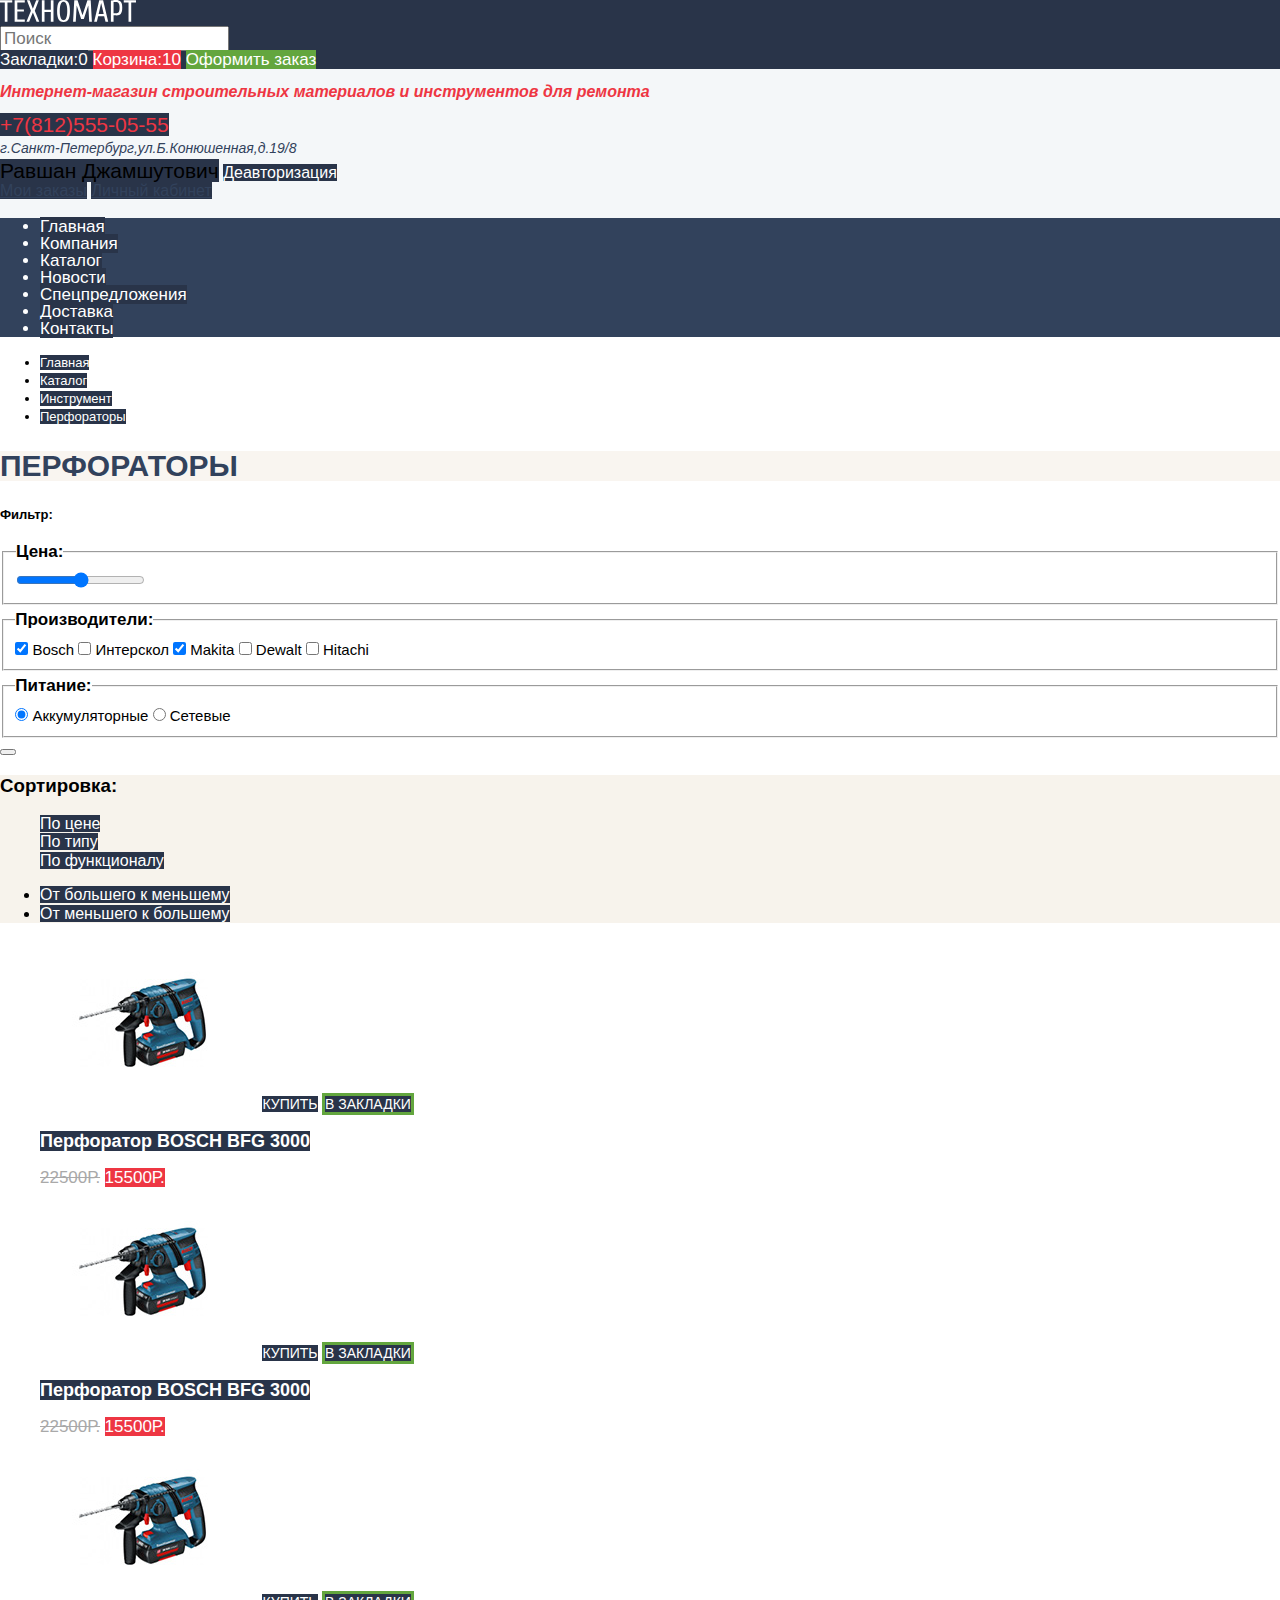
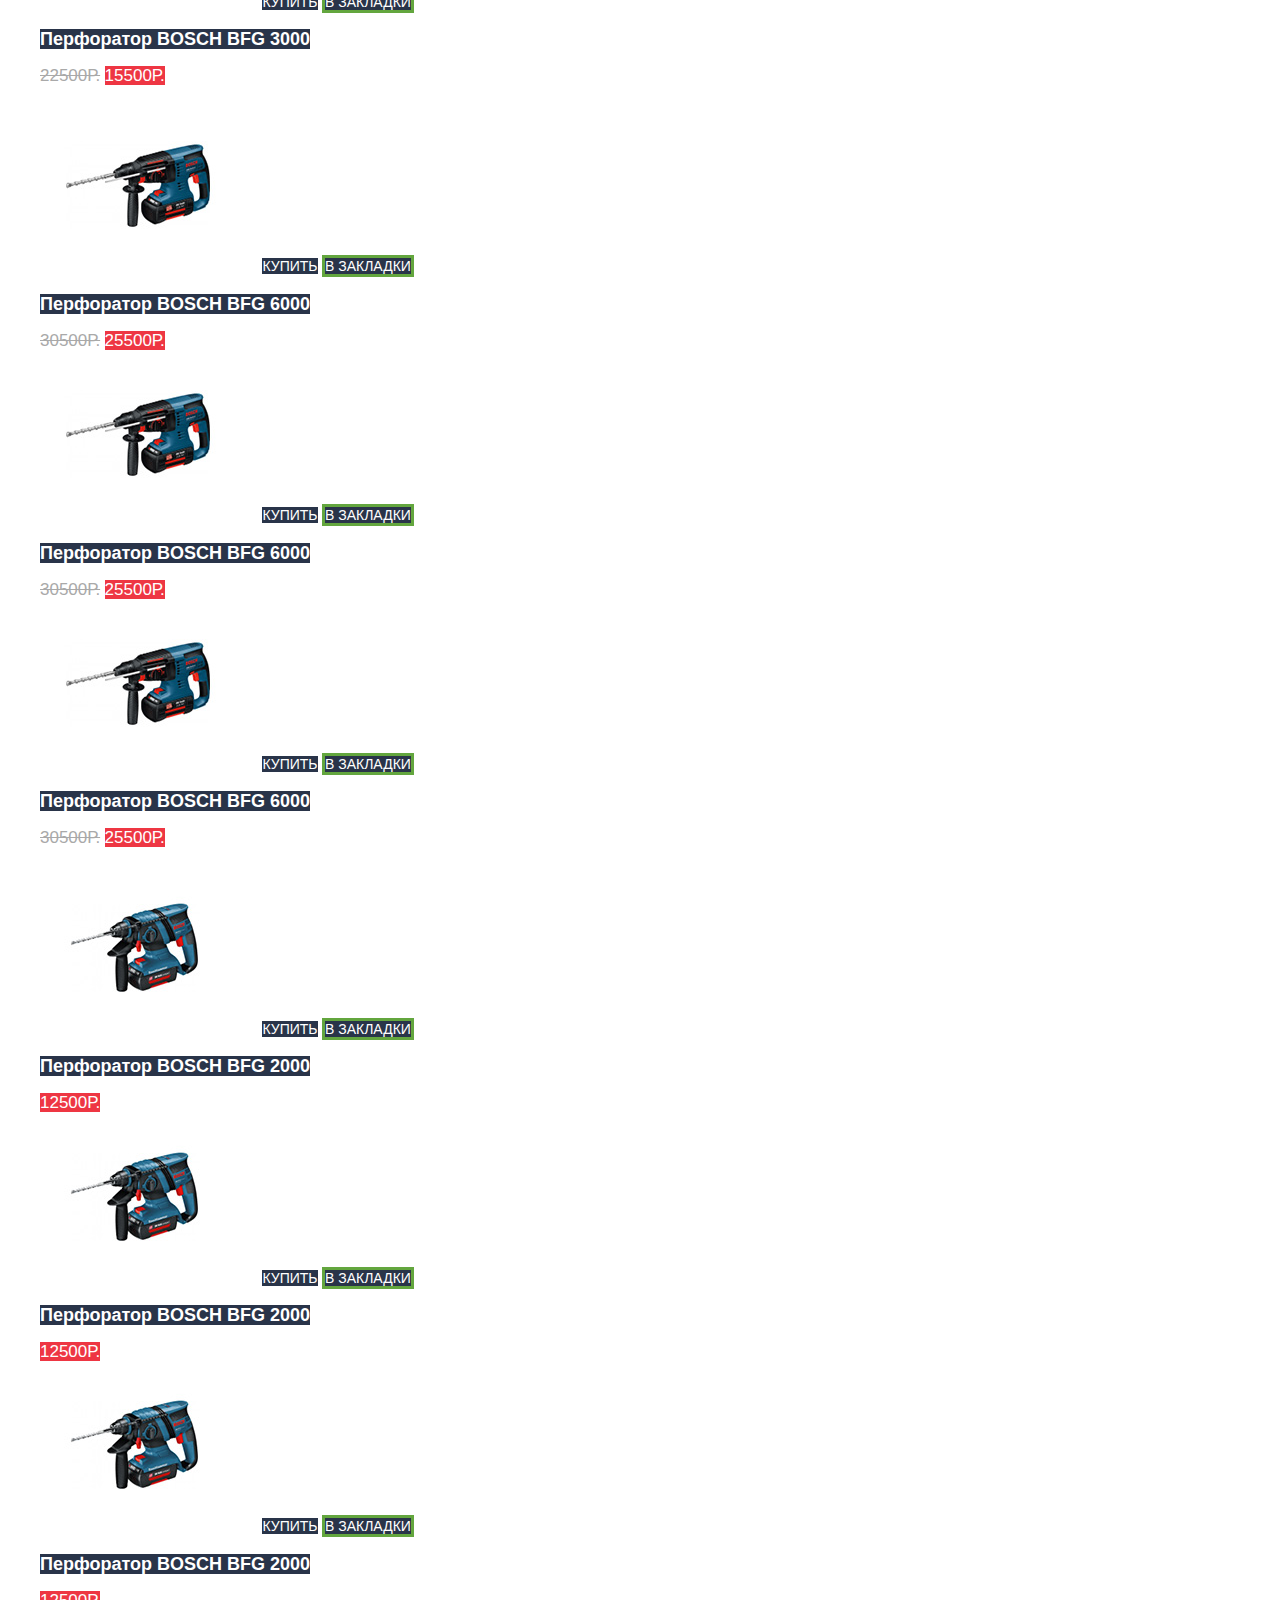
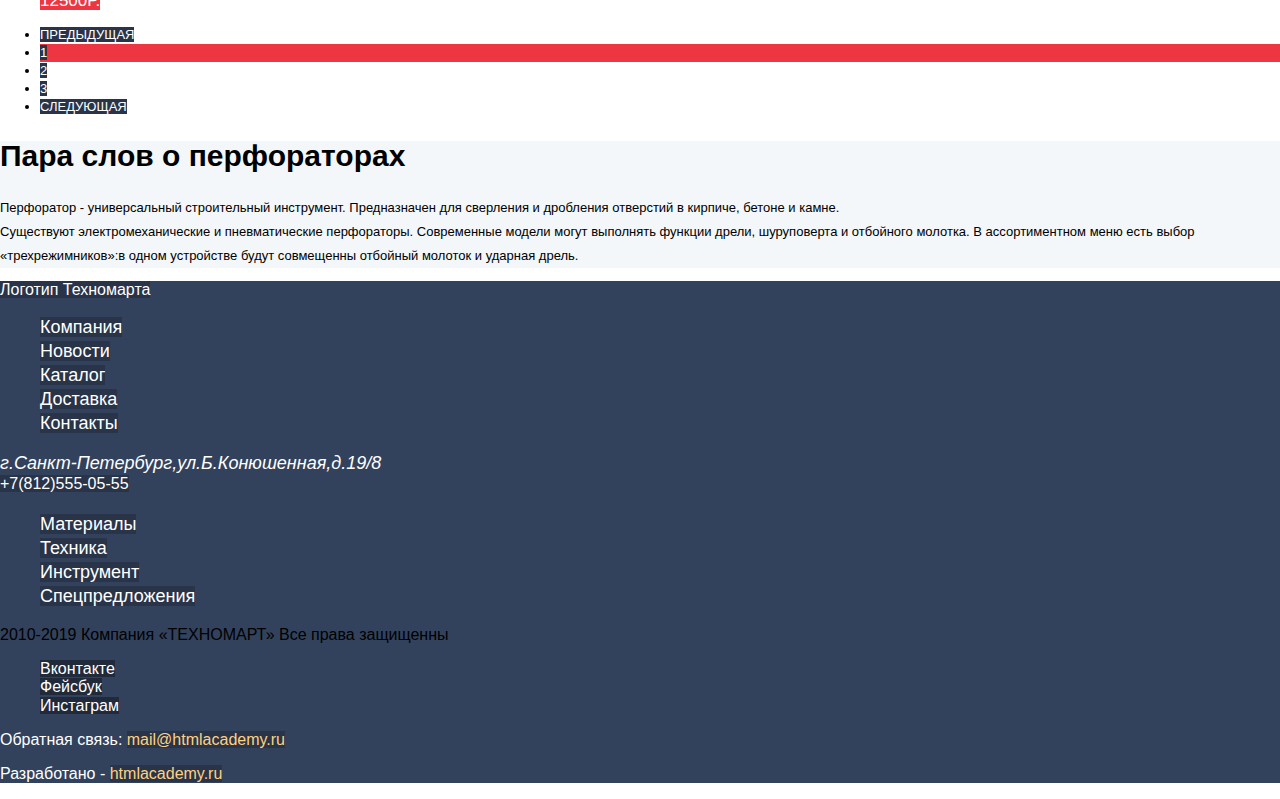
==== catalog.html @ 4cdcdfd9 "исправил ошибки" ====
<!DOCTYPE html>
<html lang="ru">
  <head>
    <meta charset="UTF-8">
    <title>Каталог товаров в Техномарте</title>
    <link href="css/normilize.css" rel="stylesheet">
    <link href="css/style.css" rel="stylesheet">
  </head>
  <body>
    <header class="main-header">
      <div class="header-first-lvl">
        <a href="index.html class="header-logo"><img src="img/logo-technomart.svg" alt="Логотип Техномарта"></a>  
        <form action="https://echo.htmlacademy.ru" method="get">
          <input type="search" name="search" class="search" placeholder="Поиск">
        </form>
        <a href="#" class="bookmarks">Закладки:0</a>
        <a href="#" class="basket basket-active">Корзина:10</a>
        <a href="#" class="make-an-order">Оформить заказ</a>
      </div>
      <div class="header-second-lvl">
        <h1>
          Интернет-магазин строительных материалов и инструментов для ремонта
        </h1>
        <div class="header-contacts">
          <a href="#" class="header-telephone">+7(812)555-05-55</a>
          <address class="header-address">г.Санкт-Петербург,ул.Б.Конюшенная,д.19/8</address>
        </div>
        <div class="user-name">
          <a href="#" class="name">Равшан Джамшутович</a>
          <a href="#" class="log-out">Деавторизация</a>
        </div> 
          <a href="#" class="orders">Мои заказы</a>
          <a href="#" class="personal-account">Личный кабинет</a>
      </div>
      <nav class="main-navigation">
        <ul class="site-nagigation">
          <li><a href="index.html">Главная</a></li>
          <li><a href="#">Компания</a></li>
          <li><a href="#">Каталог</a></li>
          <li><a href="#">Новости</a></li>
          <li><a href="#">Спецпредложения</a></li>
          <li><a href="#">Доставка</a></li>
          <li><a href="#">Контакты</a></li>
        </ul>
      </nav>
    </header>    
    <main>
      <div>
        <ul class="breadcrumbs">
          <li><a href="index.html">Главная</a></li>
          <li><a href="catalog.html">Каталог</a></li>
          <li><a href="#">Инструмент</a></li>
          <li><a href="#">Перфораторы</a></li>
      </ul>
      <div class="perforators">
        <h2>Перфораторы</h2>  
      </div>
      <section class="filters">
        <span class="filter-background">
          <h3>Фильтр:</h3> 
        </span>
        <form action="https://echo.htmlacademy.ru" method="post">
          <fieldset class="price-filter">
            <legend>Цена:</legend>
              <input type="range" min="0" max="30000" name="price">
              <!-- 0-3000 -->
          </fieldset>   
          <fieldset class="company-filter">
            <legend>Производители:</legend>
              <input type="checkbox" name="Bosch" id="filter-bosch" checked> 
              <label for="filter-bosch">Bosch</label>
              <input type="checkbox" name="Interskol" id="filter-interskol"> 
              <label for="filter-interskol">Интерскол</label>
              <input type="checkbox" name="Makita" id="filter-makita" checked> 
              <label for="filter-makita">Makita</label>
              <input type="checkbox" name="Dewalt" id="filter-dewalt"> 
              <label for="filter-dewalt">Dewalt</label>
              <input type="checkbox" name="Hitachi" id="filter-hitachi"> 
              <label for="filter-hitachi">Hitachi</label>
          </fieldset>
          <fieldset class="charge-filter">
            <legend>Питание:</legend>
              <input type="radio" name="charge" id="filter-accumulator" checked> 
              <label for="filter-accumulator">Аккумуляторные</label>
              <input type="radio" name="charge" id="filter-line-supply" > 
              <label for="filter-line-supply">Сетевые</label>
          </fieldset>
          <button type="submit" value="Показать" class="show-result"></button>
        </form>
      </section>
      <section class="assortment">
        <h3>Сортировка:</h3>
        <ul class="assortment-list">
          <li class="active"><a href="#">По цене</a></li>  
          <li><a href="#" class="inactive">По типу</a></li>  
          <li><a href="#" class="inactive">По функционалу</a></li>  
        </ul>
        <ul class="assortment-buttons">
          <li><a href="#" class="active">От большего к меньшему</a></li>
          <li><a href="#" class="inactive">От меньшего к большему</a></li>
        </ul>
      </section>
      <section class="first-column">
        <ul class="popular-item-list">
          <li>
            <article class="popular-item">
              <img src="img/perforator-3000.jpg" alt="Перфоратор BOSCH BFG 3000" class="popular-item-photo">
              <span class="to-buy"><a href="#">Купить</a></span>
              <span class="add-to-bookmarks"><a href="#">В закладки</a></span>
              <h3 class="popular-item-name"><a href="#">Перфоратор BOSCH BFG 3000</a></h3>
              <span class="old-price">22500Р.</span>
              <span class="current-price">15500Р.</span>
              </article>
          </li>
          <li>
            <article class="popular-item">
              <img src="img/perforator-3000.jpg" alt="Перфоратор BOSCH BFG 3000" class="popular-item-photo">
              <span class="to-buy"><a href="#">Купить</a></span>
              <span class="add-to-bookmarks"><a href="#">В закладки</a></span>
              <h3 class="popular-item-name"><a href="#">Перфоратор BOSCH BFG 3000</a></h3>
              <span class="old-price">22500Р.</span>
              <span class="current-price">15500Р.</span>
            </article>
          </li>
          <li>
            <article class="popular-item new">
              <img src="img/perforator-3000.jpg" alt="Перфоратор BOSCH BFG 3000" class="popular-item-photo">
              <span class="to-buy"><a href="#">Купить</a></span>
              <span class="add-to-bookmarks"><a href="#">В закладки</a></span>
              <h3 class="popular-item-name"><a href="#">Перфоратор BOSCH BFG 3000</a></h3>
              <span class="old-price">22500Р.</span>
              <span class="current-price">15500Р.</span>
            </article>
          </li>
        </ul>
      </section>
      <section class="second-column">
        <ul class="popular-item-list">
          <li>
            <article class="popular-item">
              <img src="img/perforator-6000.jpg" alt="Перфоратор BOSCH BFG 6000" class="popular-item-photo">
              <span class="to-buy"><a href="#">Купить</a></span>
              <span class="add-to-bookmarks"><a href="#">В закладки</a></span>
              <h3 class="popular-item-name"><a href="#">Перфоратор BOSCH BFG 6000</a></h3>
              <span class="old-price">30500Р.</span>
              <span class="current-price">25500Р.</span>
              </article>
          </li>
          <li>
            <article class="popular-item new">
              <img src="img/perforator-6000.jpg" alt="Перфоратор BOSCH BFG 6000" class="popular-item-photo">
              <span class="to-buy"><a href="#">Купить</a></span>
              <span class="add-to-bookmarks"><a href="#">В закладки</a></span>
              <h3 class="popular-item-name"><a href="#">Перфоратор BOSCH BFG 6000</a></h3>
              <span class="old-price">30500Р.</span>
              <span class="current-price">25500Р.</span>
            </article>
          </li>
          <li>
            <article class="popular-item new">
              <img src="img/perforator-6000.jpg" alt="Перфоратор BOSCH BFG 6000" class="popular-item-photo">
              <span class="to-buy"><a href="#">Купить</a></span>
              <span class="add-to-bookmarks"><a href="#">В закладки</a></span>
              <h3 class="popular-item-name"><a href="#">Перфоратор BOSCH BFG 6000</a></h3>
              <span class="old-price">30500Р.</span>
              <span class="current-price">25500Р.</span>
            </article>
          </li>
        </ul>
      </section>
      <section class="third-column">
        <ul class="popular-item-list">
          <li>
            <article class="popular-item new">
              <img src="img/perforator-2000.jpg" alt="Перфоратор BOSCH BFG 2000" class="popular-item-photo">
              <span class="to-buy"><a href="#">Купить</a></span>
              <span class="add-to-bookmarks"><a href="#">В закладки</a></span>
              <h3 class="popular-item-name"><a href="#">Перфоратор BOSCH BFG 2000</a></h3>
              <span class="current-price">12500Р.</span>
              </article>
          </li>
          <li>
            <article class="popular-item">
              <img src="img/perforator-2000.jpg" alt="Перфоратор BOSCH BFG 2000" class="popular-item-photo">
              <span class="to-buy"><a href="#">Купить</a></span>
              <span class="add-to-bookmarks"><a href="#">В закладки</a></span>
              <h3 class="popular-item-name"><a href="#">Перфоратор BOSCH BFG 2000</a></h3>
              <span class="current-price">12500Р.</span>
            </article>
          </li>
          <li>
            <article class="popular-item new">
              <img src="img/perforator-2000.jpg" alt="Перфоратор BOSCH BFG 2000" class="popular-item-photo">
              <span class="to-buy"><a href="#">Купить</a></span>
              <span class="add-to-bookmarks"><a href="#">В закладки</a></span>
              <h3 class="popular-item-name"><a href="#">Перфоратор BOSCH BFG 2000</a></h3>              
              <span class="current-price">12500Р.</span>
            </article>
          </li>
        </ul>
      </section>   
      <div class="paginator">
        <ul class="paginator-pages">
          <li class="visually-hidden"><a href="#">Предыдущая</a></li>
          <li class="current-page"><a href="#">1</a></li>
          <li><a href="#">2</a></li>
          <li><a href="#">3</a></li>
          <li><a href="#">Следующая</a></li>
        </ul>    
      </div> 
      </div>
      <div class="about-perforators">
        <h2>Пара слов о перфораторах</h2>
          <p>
            Перфоратор - универсальный строительный инструмент. Предназначен для сверления и дробления отверстий в кирпиче, бетоне и камне.<br>
            Существуют электромеханические и пневматические перфораторы. Современные модели могут выполнять функции дрели, шуруповерта и отбойного молотка.
            В ассортиментном меню есть выбор «трехрежимников»:в одном устройстве будут совмещенны отбойный молоток и ударная дрель.
          </p>
      </div>  
    </main>
    <footer>
      <div class="footer-first-lvl">
        <a href="#">Логотип Техномарта</a>
        <ul class="site-navigation">
          <li><a href="#">Компания</a></li>
          <li><a href="#">Новости</a></li>
          <li><a href="catalog.html">Каталог</a></li>
          <li><a href="#">Доставка</a></li>
          <li><a href="#">Контакты</a></li>
        </ul>
      </div>
      <div class="footer-second-lvl">
      <div>
        <address class="footer-address">г.Санкт-Петербург,ул.Б.Конюшенная,д.19/8</address>
        <a href="#" class="footer-telephone">+7(812)555-05-55</a>
      </div>
        <ul class="catalog-navigation">
          <li><a href="#">Материалы</a></li>
          <li><a href="#">Техника</a></li>
          <li><a href="#">Инструмент</a></li>
          <li><a href="#">Спецпредложения</a></li>
      </ul>
    </div>
    <p>2010-2019 Компания «ТЕХНОМАРТ» Все права защищенны</p>
    <div class="social-btns">
      <ul class="social-btns-list">
        <li><a href="#" class="social-btn">Вконтакте</a></li>
        <li><a href="#" class="social-btn">Фейсбук</a></li>
        <li><a href="#" class="social-btn">Инстаграм</a></li>
      </ul>
    </div>
    <p class="feedback">Обратная связь: <a href="#">mail@htmlacademy.ru</a></p>
    <p class="site-developer">Разработано - <a href="https://htmlacademy.ru/intensive/htmlcss">htmlacademy.ru</a></p>
    </footer>
    <section class="modal-added-in-basket">
      <h3 class="visually-hidden">Товар добавлен в корзину</h3>
      <p>Товар добавлен в корзину!</p>
      <a href="#">Оформить заказ</a>
      <a href="catalog.html">Продолжить покупки</a>
    </section>
  </body>
</html>
---- css/normilize.css ----
/*! normalize.css v8.0.1 | MIT License | github.com/necolas/normalize.css */

/* Document
   ========================================================================== */

/**
 * 1. Correct the line height in all browsers.
 * 2. Prevent adjustments of font size after orientation changes in iOS.
 */

 html {
    line-height: 1.15; /* 1 */
    -webkit-text-size-adjust: 100%; /* 2 */
  }
  
  /* Sections
     ========================================================================== */
  
  /**
   * Remove the margin in all browsers.
   */
  
  body {
    margin: 0;
  }
  
  /**
   * Render the `main` element consistently in IE.
   */
  
  main {
    display: block;
  }
  
  /**
   * Correct the font size and margin on `h1` elements within `section` and
   * `article` contexts in Chrome, Firefox, and Safari.
   */
  
  h1 {
    font-size: 2em;
    margin: 0.67em 0;
  }
  
  /* Grouping content
     ========================================================================== */
  
  /**
   * 1. Add the correct box sizing in Firefox.
   * 2. Show the overflow in Edge and IE.
   */
  
  hr {
    box-sizing: content-box; /* 1 */
    height: 0; /* 1 */
    overflow: visible; /* 2 */
  }
  
  /**
   * 1. Correct the inheritance and scaling of font size in all browsers.
   * 2. Correct the odd `em` font sizing in all browsers.
   */
  
  pre {
    font-family: monospace, monospace; /* 1 */
    font-size: 1em; /* 2 */
  }
  
  /* Text-level semantics
     ========================================================================== */
  
  /**
   * Remove the gray background on active links in IE 10.
   */
  
  a {
    background-color: transparent;
  }
  
  /**
   * 1. Remove the bottom border in Chrome 57-
   * 2. Add the correct text decoration in Chrome, Edge, IE, Opera, and Safari.
   */
  
  abbr[title] {
    border-bottom: none; /* 1 */
    text-decoration: underline; /* 2 */
    text-decoration: underline dotted; /* 2 */
  }
  
  /**
   * Add the correct font weight in Chrome, Edge, and Safari.
   */
  
  b,
  strong {
    font-weight: bolder;
  }
  
  /**
   * 1. Correct the inheritance and scaling of font size in all browsers.
   * 2. Correct the odd `em` font sizing in all browsers.
   */
  
  code,
  kbd,
  samp {
    font-family: monospace, monospace; /* 1 */
    font-size: 1em; /* 2 */
  }
  
  /**
   * Add the correct font size in all browsers.
   */
  
  small {
    font-size: 80%;
  }
  
  /**
   * Prevent `sub` and `sup` elements from affecting the line height in
   * all browsers.
   */
  
  sub,
  sup {
    font-size: 75%;
    line-height: 0;
    position: relative;
    vertical-align: baseline;
  }
  
  sub {
    bottom: -0.25em;
  }
  
  sup {
    top: -0.5em;
  }
  
  /* Embedded content
     ========================================================================== */
  
  /**
   * Remove the border on images inside links in IE 10.
   */
  
  img {
    border-style: none;
  }
  
  /* Forms
     ========================================================================== */
  
  /**
   * 1. Change the font styles in all browsers.
   * 2. Remove the margin in Firefox and Safari.
   */
  
  button,
  input,
  optgroup,
  select,
  textarea {
    font-family: inherit; /* 1 */
    font-size: 100%; /* 1 */
    line-height: 1.15; /* 1 */
    margin: 0; /* 2 */
  }
  
  /**
   * Show the overflow in IE.
   * 1. Show the overflow in Edge.
   */
  
  button,
  input { /* 1 */
    overflow: visible;
  }
  
  /**
   * Remove the inheritance of text transform in Edge, Firefox, and IE.
   * 1. Remove the inheritance of text transform in Firefox.
   */
  
  button,
  select { /* 1 */
    text-transform: none;
  }
  
  /**
   * Correct the inability to style clickable types in iOS and Safari.
   */
  
  button,
  [type="button"],
  [type="reset"],
  [type="submit"] {
    -webkit-appearance: button;
  }
  
  /**
   * Remove the inner border and padding in Firefox.
   */
  
  button::-moz-focus-inner,
  [type="button"]::-moz-focus-inner,
  [type="reset"]::-moz-focus-inner,
  [type="submit"]::-moz-focus-inner {
    border-style: none;
    padding: 0;
  }
  
  /**
   * Restore the focus styles unset by the previous rule.
   */
  
  button:-moz-focusring,
  [type="button"]:-moz-focusring,
  [type="reset"]:-moz-focusring,
  [type="submit"]:-moz-focusring {
    outline: 1px dotted ButtonText;
  }
  
  /**
   * Correct the padding in Firefox.
   */
  
  fieldset {
    padding: 0.35em 0.75em 0.625em;
  }
  
  /**
   * 1. Correct the text wrapping in Edge and IE.
   * 2. Correct the color inheritance from `fieldset` elements in IE.
   * 3. Remove the padding so developers are not caught out when they zero out
   *    `fieldset` elements in all browsers.
   */
  
  legend {
    box-sizing: border-box; /* 1 */
    color: inherit; /* 2 */
    display: table; /* 1 */
    max-width: 100%; /* 1 */
    padding: 0; /* 3 */
    white-space: normal; /* 1 */
  }
  
  /**
   * Add the correct vertical alignment in Chrome, Firefox, and Opera.
   */
  
  progress {
    vertical-align: baseline;
  }
  
  /**
   * Remove the default vertical scrollbar in IE 10+.
   */
  
  textarea {
    overflow: auto;
  }
  
  /**
   * 1. Add the correct box sizing in IE 10.
   * 2. Remove the padding in IE 10.
   */
  
  [type="checkbox"],
  [type="radio"] {
    box-sizing: border-box; /* 1 */
    padding: 0; /* 2 */
  }
  
  /**
   * Correct the cursor style of increment and decrement buttons in Chrome.
   */
  
  [type="number"]::-webkit-inner-spin-button,
  [type="number"]::-webkit-outer-spin-button {
    height: auto;
  }
  
  /**
   * 1. Correct the odd appearance in Chrome and Safari.
   * 2. Correct the outline style in Safari.
   */
  
  [type="search"] {
    -webkit-appearance: textfield; /* 1 */
    outline-offset: -2px; /* 2 */
  }
  
  /**
   * Remove the inner padding in Chrome and Safari on macOS.
   */
  
  [type="search"]::-webkit-search-decoration {
    -webkit-appearance: none;
  }
  
  /**
   * 1. Correct the inability to style clickable types in iOS and Safari.
   * 2. Change font properties to `inherit` in Safari.
   */
  
  ::-webkit-file-upload-button {
    -webkit-appearance: button; /* 1 */
    font: inherit; /* 2 */
  }
  
  /* Interactive
     ========================================================================== */
  
  /*
   * Add the correct display in Edge, IE 10+, and Firefox.
   */
  
  details {
    display: block;
  }
  
  /*
   * Add the correct display in all browsers.
   */
  
  summary {
    display: list-item;
  }
  
  /* Misc
     ========================================================================== */
  
  /**
   * Add the correct display in IE 10+.
   */
  
  template {
    display: none;
  }
  
  /**
   * Add the correct display in IE 10.
   */
  
  [hidden] {
    display: none;
  }
---- css/style.css ----
@font-face {
    font-family: "Cuprum";
    src: local("Cuprum"),
         url(Cuprum.woff2) format("woff2"),
         url(Cuprum.woff) format("woff");
    font-weight: 400;
    font-style: normal;
}

@font-face {
    font-family: "Cuprum";
    src: local("Cuprum"),
         url(Cuprumbold.woff2) format("woff2"),
         url(Cuprumbold.woff) format("woff");
    font-weight: 700;
    font-style: normal;
}

@font-face {
    font-family: "Cuprum";
    src: local("Cuprum"),
         url(Cuprumitalic.woff2) format("woff2"),
         url(Cuprumitalic.woff) format("woff");
    font-weight: 400;
    font-style: italic;
}

@font-face {
    font-family: "Cuprum";
    src: local("Cuprum"),
         url(Cuprumbolditalic.woff2) format("woff2"),
         url(Cuprumbolditalic.woff) format("woff");
    font-weight: 700;
    font-style: italic;
}

@font-face {
    font-family: "PT Sans";
    src: local("PT Sans"),
         url(Ptsans.woff2) format("woff2"),
         url(Ptsans.woff) format("woff");
    font-weight: 400;
    font-style: normal;
}

@font-face {
    font-family: "PT Sans";
    src: local("PT Sans"),
         url(Ptsansbold.woff2) format("woff2"),
         url(Ptsansbold.woff) format("woff");
    font-weight: 700;
    font-style: normal;
}


body {
    margin: 0;
    padding: 0;
    font-family: "Cuprum", "Arial", sans-serif;
    font-weight: normal;
}

a {
    text-decoration: none;
    color: #ffffff;
    background-color: #293449;
}

.main-header {
    background-color: #f4f7f9;
}

.header-first-lvl {
    background-color: #293449;
    color: #ffffff;
    font-size: 17px;
    line-height: 18px;
}

.logo {
    background-color: #ee3643;
}

.header-logo:hover {
    fill: #ca2c37;
}

.header-logo:active {
    fill: #ba2732;
}

.search {
    font-family: inherit;
}

.search:hover {
    background-color: #212a3a;
}

.search:focus {
    background-color: #ffffff;
    color: #000000;
}

.make-an-order {
    background-color: #63a63e;
}

.make-an-order:hover {
    background-color: #5fbb2d;
}

.make-an-order:active {
    background-color: #518534;
}

.basket-active {
    background-color: #ee3643;
}

.bookmarks:hover,
.basket:hover {
    background-color: #212a3a;
}

.bookmarks:active,
.basket:active {
    background-color: #161d29;
}

.header-second-lvl h1 {
    color: #ee3643;
    font-size: 16px;
    line-height: 23px;
    font-style: italic;
}

.header-telephone {
    color: #ee3643;
    font-size: 21px;
    line-height: 21px;
}

.header-address {
    color: #32425c;
    font-size: 14px;
    line-height: 24px;
}

.user-buttons {
    list-style: none;
    background-color: #ffffff;
    color: #000000;
    font-size: 21px;
    line-height: 21px;
}

.user-buttons:hover {
    color: #ee3643;
}

.user-buttons:active {
    color: rgba(0, 0, 0, 0.3);
}

.name {
    color: #000000;
    font-size: 21px;
    line-height: 21px;
}

.name:active {
    color: rgba(0, 0, 0, 0.3);
}

.orders,
.personal-account {
    text-decoration: underline;
    color: #32425c;
    font-size: 16px;
    line-height: 18px;
}

.orders:hover,
.personal-account:hover {
    color: #ee3643;
}

.orders:active,
.personal-account:active {
    color: rgba(50, 66, 92, 0.3);
}

.main-navigation {
    list-style: none;
    background-color: #32425c;
    color: #ffffff;
    font-size: 17px;
    line-height: 17px;
}

.site-navigation li:hover {
    color: #32425c;
}

.site-navigation li:active {
    color: #1d2739;
}

.breadcrumbs {
    color: #000000;
    font-size: 13px;
    line-height: 18px;
}

.perforators {
    background-color: #f9f5f0;
}

.perforators h2 {
    font-size: 30px;
    line-height: 30px;
    color: #32425c;
    text-transform: uppercase;
}

.filters {
    font-family: "PT Sans", "Arial", sans-serif;
}

.filters h3 {
    color: #000000;
    font-size: 13px;
    line-height: 18px;
}
.filters .filter-background {
    background-color: #f7f3ec;
}

.company-filter,
.charge-filter {
    color: #000000;
    font-size: 15px;
    line-height: 20px;
}

.filters legend {
    color: #000000;
    font-weight: bold;
    font-size: 17px;
    line-height: 30px;
}

.show-result {
    color: #000000;
    font-size: 13px;
    line-height: 18px;
}

.assortment {
    background-color: #f7f3ec;
    font-family: "PT Sans", "Arial", sans-serif;
}

.assortment-list {
    list-style: none;
}

.assortment-list li.inactive {
    color: rgba(0, 0, 0, 0.3);
    border-bottom: 1px dotted #ee3643;
}

.assortment li.active {
    color: #ee3643;
}

.assortment-list li:hover{
    color: #000000;
    border-bottom: 1px solid #ee3643;
}

.assortment-list li:active{
    color: #ee3643;
}

.assortment-buttons li:hover{
    color: #000000;
}

.assortment-buttons li:active{
    color: #ee3643;
}


.about-perforators {
    background-color: #f3f7f9;
    color: #000000;
}

.about-perforators h2 {
    font-size: 30px;
    line-height: 30px;
}

.about-perforators p {
    font-size: 13px;
    line-height: 24px;
}

.paginator-pages li {
    font-size: 13px;
    line-height: 18px;
    color: #000000;
    text-transform: uppercase;
}

.paginator-pages .current-page {
    background-color: #ee3643;
}

.advantages {
    text-transform: uppercase;
    color: #ffffff;
    font-size: 13px;
    line-height: 18px;
}

.advantage-list {
    list-style: none;
}

.advantage-item:first-child {
    background-color: #ffbf47;
}

.advantage-item:nth-child(2) {
    background-color: #3bbce3;
}

.advantage-item:nth-child(3) {
    background-color: #dc91d8;
}

.advantage-item:nth-child(4) {
    background-color: #8ed78f;
}

.advantage-item:nth-child(5) {
    background-color: #ffc047;
}

.advantage-item h3{
    font-weight: bold;
    font-size: 24px;
    line-height: 30px;
}

.advantage-item a {
    font-size: 14px;
    line-height: 18px;
    color: #000000;
    opacity: 0.1;
}

.advantage-item a:hover {
    color: #000000;
    opacity: 0.2;
}

.advantage-item a:active {
    color: #000000;
    opacity: 0.3;
}

.first-slider {
    list-style: none;
}

.first-slider b {
    font-size: 36px;
    line-height: 36px;
}

.first-slider span {
    font-size: 18px;
    line-height: 24px;
    text-transform: none;
}

.button {
    background-color: #ee3643;
    font-size: 14px;
    line-height: 18px;
    color: #ffffff;
    text-transform: uppercase;
}

.button:hover {
    background-color: #ca2c37;
}

.button:active {
    background-color: #ba2732;
}

.popular-items div {
    background-color: #f9f5f0;
}

.popular-items h2 {
    font-size: 30px;
    line-height: 30px;
    color: #32425c;
    text-transform: uppercase;
}

.popular-item {
    font-family: "PTSans" , "Arial", sans-serif;
}

.popular-item:hover img{
    display: none;
}

.popular-item:hover .to-buy,
.popular-item:hover .add-to-bookmarks{
    display: block;
}

.to-buy {
    background-color: #63a63e;
    color: #ffffff;
    text-transform: uppercase;
    font-size: 14px;
    line-height: 18px;
}

.to-buy:hover{
    background-color: #5fbb2d;
}

.to-buy:active{
    background-color: #518534;
}

.add-to-bookmarks {
    background-color: #ffffff;
    color: #32425c;
    text-transform: uppercase;
    border: 3px solid #63a63e;
    font-size: 14px;
    line-height: 18px;
}

.add-to-bookmarks:hover {
    border: 3px solid #32425c;
}

.add-to-bookmarks:active {
    border: 3px solid #32425c;
    opacity: 0.3;
    color: rgba(50, 66, 92, 0.3);
}


.popular-item-list {
    list-style: none;
}

.popular-item h3 {
    color: #000000;
    font-size: 18px;
    line-height: 20px;
}

.old-price {
    font-size: 17px;
    line-height: 18px;
    color: #a9a9a9;
    text-decoration: line-through;
}

.current-price {
    background-color: #ee3643;
    font-size: 17px;
    line-height: 18px;
    color: #ffffff;
}

.popular-manufactures > div {
    background-color: #f9f5f0;
    font-size: 30px;
    line-height: 30px;
    color: #32425c;
    text-transform: uppercase;
}

.popular-manufactures-list {
    list-style: none;
}

.services {
    background-color: #f4f7f9;
}

.services p {
    font-family: "PTSans" , "Arial", sans-serif;
    font-size: 13px;
    line-height: 24px;
    color: #000000;
}

.second-slider {
    list-style: none;
}

.second-slider li{
    background-color: #32425c;
}

.second-slider .current-slide {
    background-color: #ffffff;
    color: #32425c;
}

.second-slider li:hover{
    background-color: #293449;
}

.services h2 {
    color: #ffffff;
    font-size: 21px;
    line-height: 30px;
    font-weight: bold;
}

.about-us h2{
    color: #000000;
    text-transform: uppercase;
    font-size: 30px;
    line-height: 30px;
}

.our-benefits {
    font-family: "PTSans", "Arial", sans-serif;
    color: #000000;
    font-size: 13px;
    line-height: 24px;
}

.transport-companies {
    color: #000000;
    font-size: 18px;
    line-height: 20px;
}

.contacts h2 {
    text-transform: uppercase;
    color: #000000;
    font-size: 30px;
    line-height: 30px;
}

.contacts p {
    font-family: "PTSans", "Arial", sans-serif;
    color: #000000;
    font-size: 13px;
    line-height: 24px;
}

footer {
    background-color: #32425c;
}

footer ul {
    list-style: none;
}

.site-navigation li{
    color: #f3f7f9;
    font-size: 18px;
    line-height: 24px;
}

.site-navigation a:hover,
.catalog-navigation a:hover {
    text-decoration: underline;
}

.site-navigation a:active {
    color: rgba(241, 245, 247, 0.5);
}

.catalog-navigation a:active {
    color: rgba(255, 209, 128, 0.5);
}

.footer-address {
    color: #ffffff;
    font-size: 18px;
    line-height: 24px;
}

.catalog-navigation {
    color: #ffd180;
    font-size: 18px;
    line-height: 24px;
}

.footer-third-lvl {
    background-color: #293449;
}

.all-rights {
    color: #ffffff;
    font-size: 16px;
    line-height: 18px;
}

.social-btn {
    background-color: #212a3a;
}

.social-btn:hover,
.social-btn:active {
    background-color: #ee3643;
}

.feedback,
.site-developer {
    font-size: 16px;
    line-height: 18px;
    color: #ffffff;
}

.feedback a,
.site-developer a {
   color: #ffd180;
}

.feedback a:hover,
.site-developer a:hover {
   text-decoration: underline;
}

.feedback a:active,
.site-developer a:active {
   color: #ee3643;
}

.modal-feedback,
.modal-map,
.modal-added-in-basket {
    display: none;
}
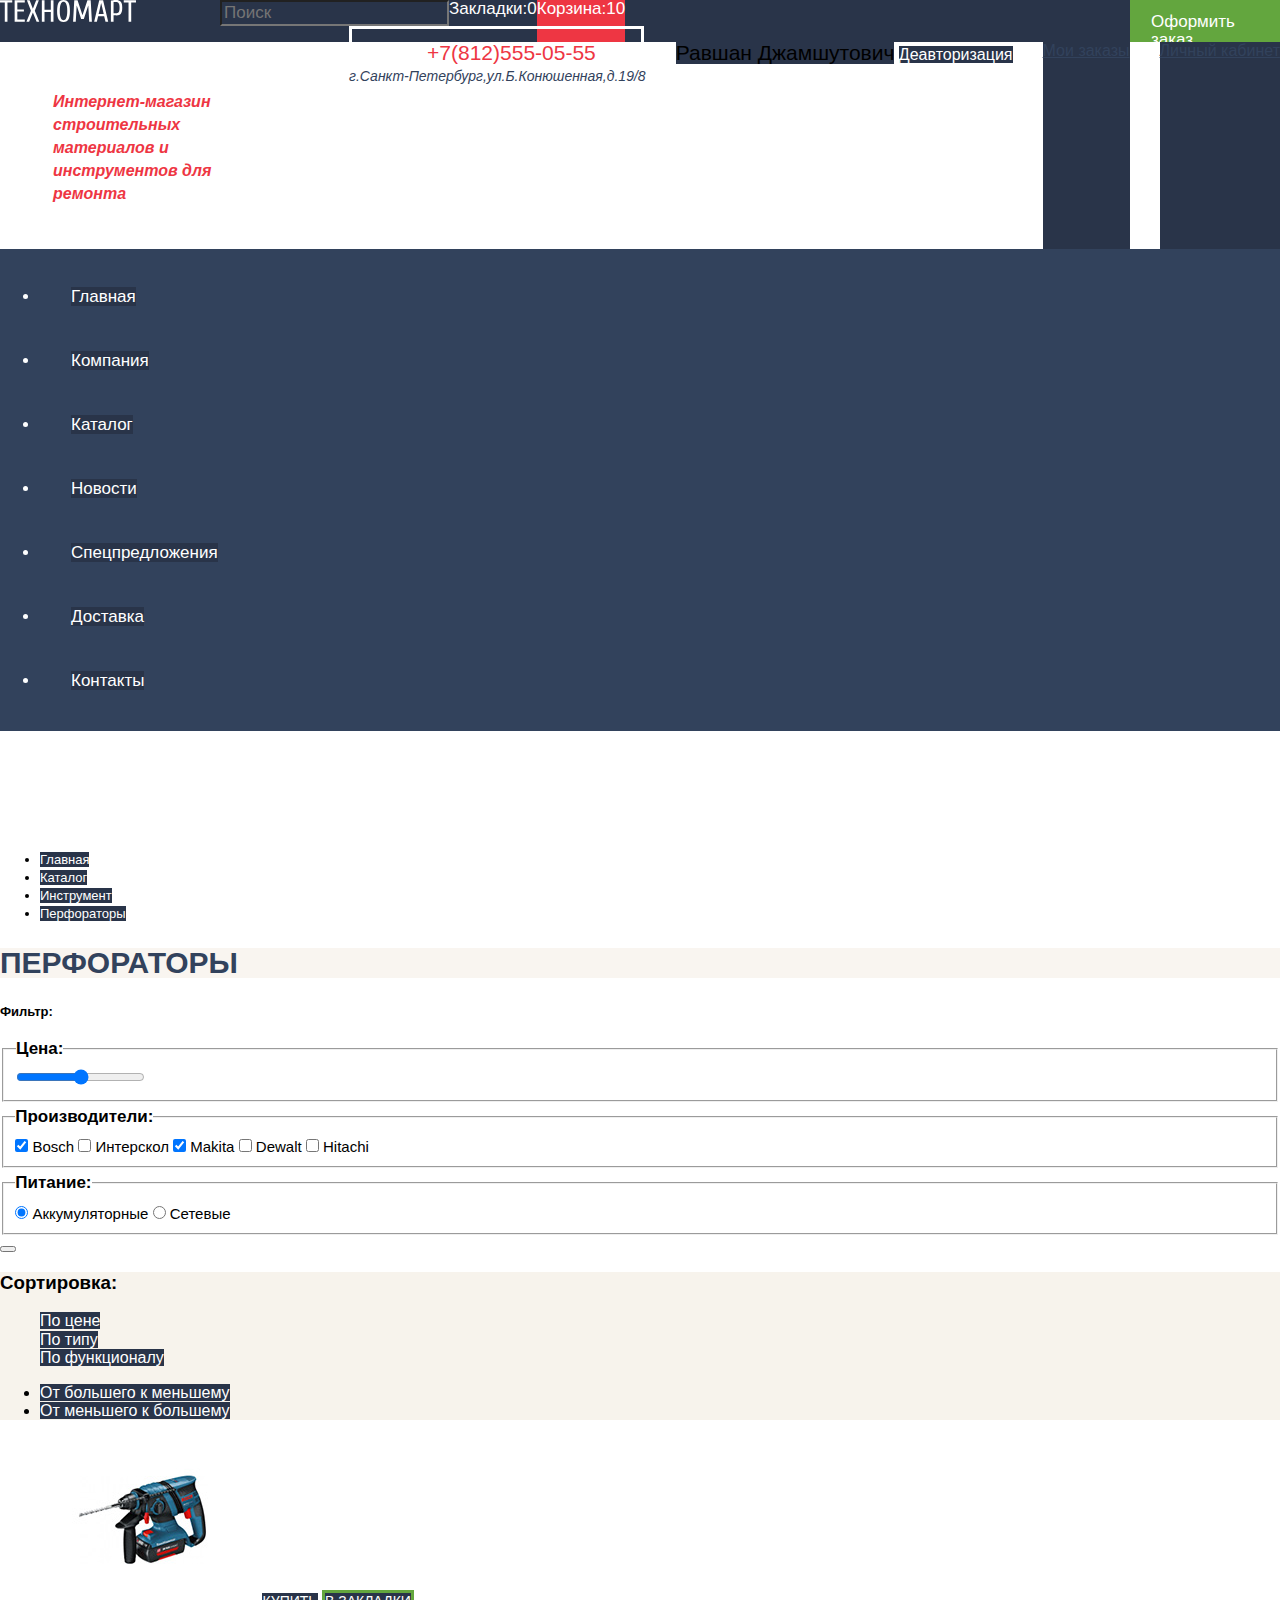
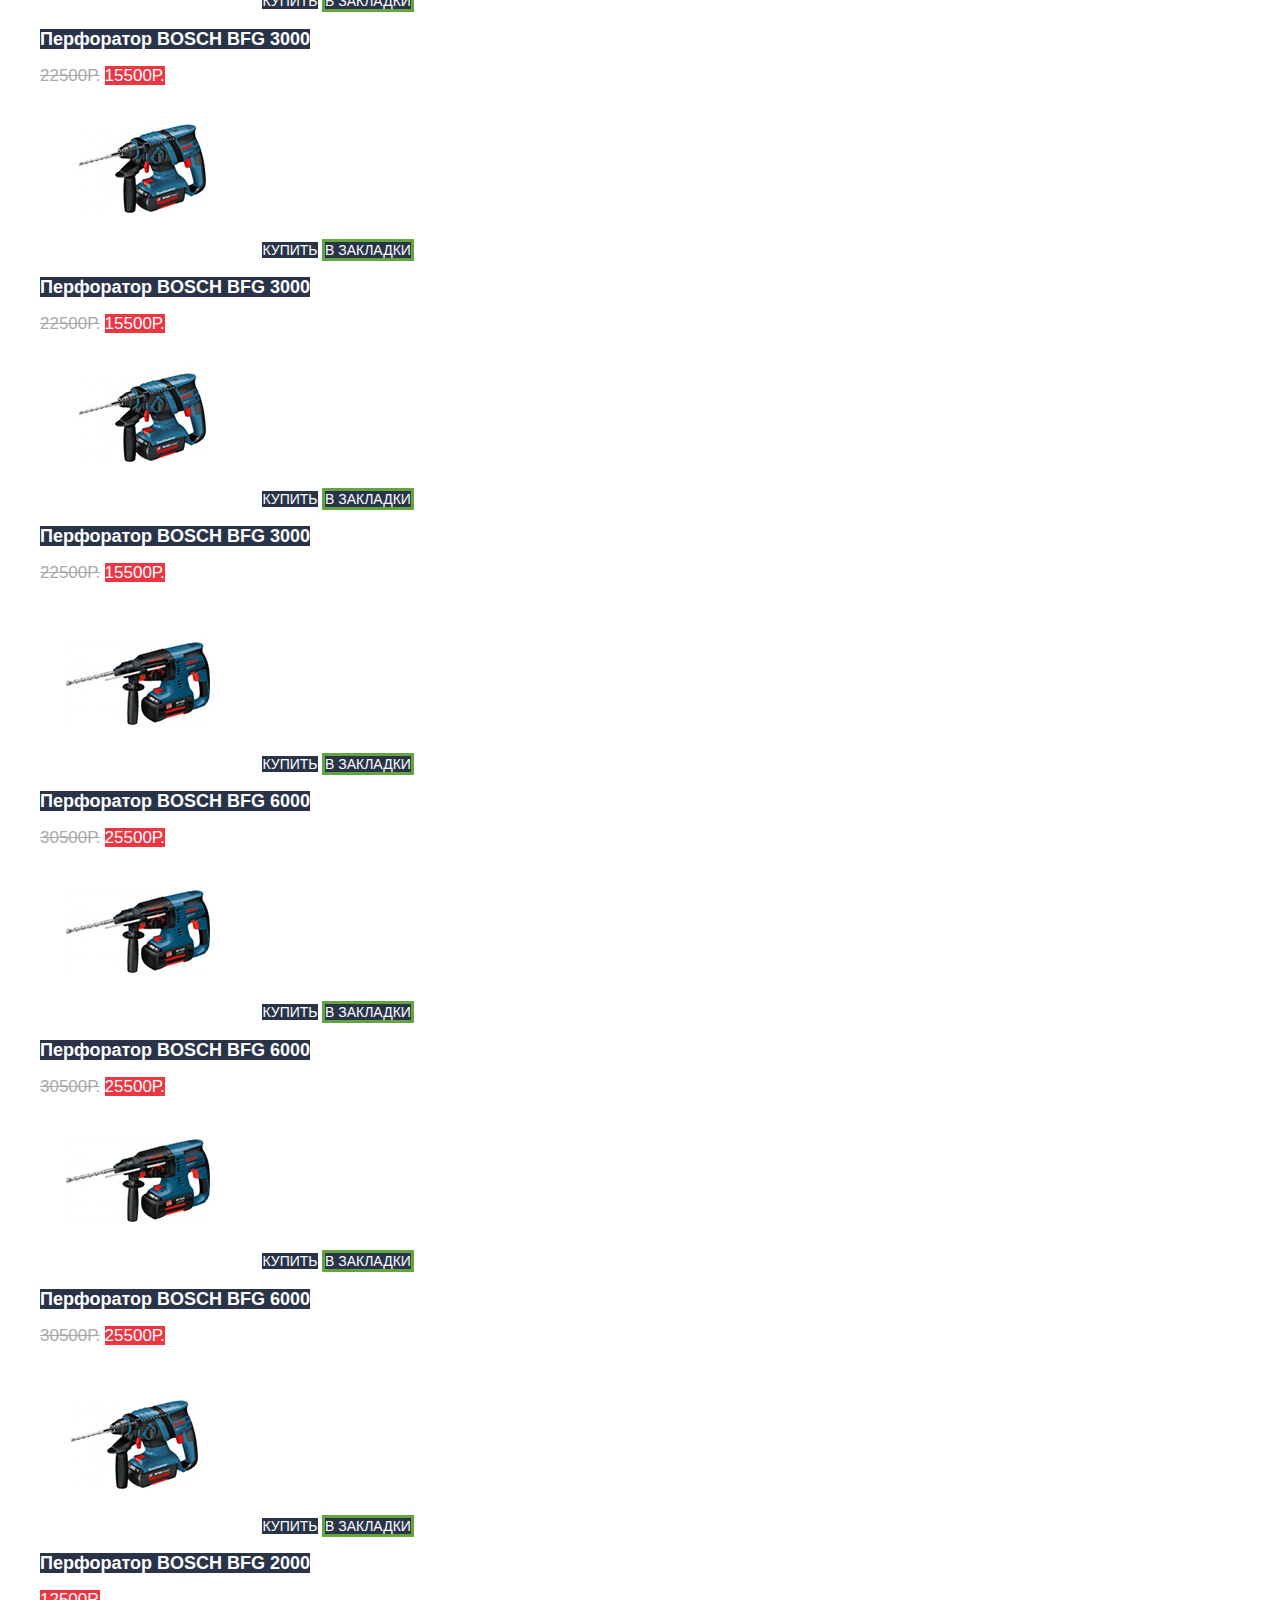
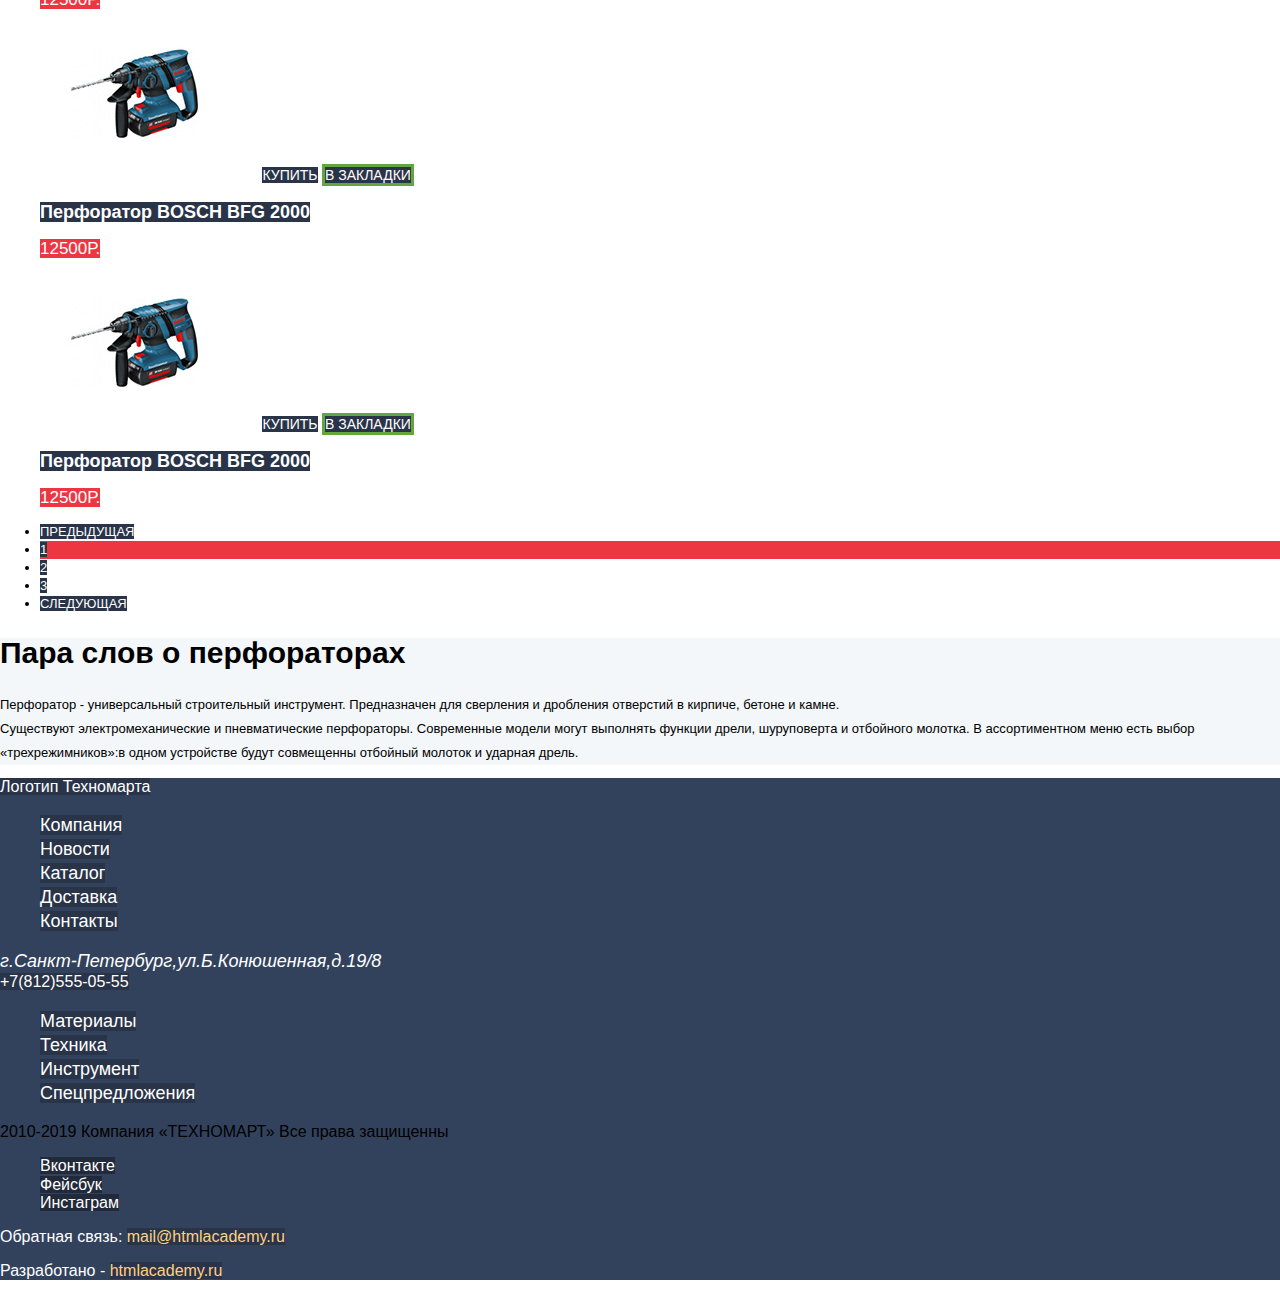
==== commit 578dc610: "Промежуточные изменения" ====
--- a/catalog.html
+++ b/catalog.html
@@ -9,7 +9,7 @@
   <body>
     <header class="main-header">
       <div class="header-first-lvl">
-        <a href="index.html class="header-logo"><img src="img/logo-technomart.svg" alt="Логотип Техномарта"></a>  
+        <a href="index.html" class="header-logo"><img src="img/logo-technomart.svg" alt="Логотип Техномарта"></a>  
         <form action="https://echo.htmlacademy.ru" method="get">
           <input type="search" name="search" class="search" placeholder="Поиск">
         </form>
--- a/css/style.css
+++ b/css/style.css
@@ -52,6 +52,13 @@
     font-style: normal;
 }
 
+html { 
+    box-sizing: border-box; 
+} 
+
+*, *::before, *::after { 
+    box-sizing: inherit; 
+}
 
 body {
     margin: 0;
@@ -67,7 +74,23 @@
 }
 
 .main-header {
+    display: flex;
+    flex-direction: column;
+    margin-bottom: 60px;
+}
+
+.header-background-1 {
+    background-color: #293449;
+}
+
+.header-background-2 {
     background-color: #f4f7f9;
+}
+
+.wrapper {
+    margin: 0 auto;
+    width: 960px;
+    padding: 0 10px;
 }
 
 .header-first-lvl {
@@ -75,12 +98,18 @@
     color: #ffffff;
     font-size: 17px;
     line-height: 18px;
+    display: flex;
 }
 
 .logo {
     background-color: #ee3643;
 }
 
+.header-logo {
+    width: 220px;
+    height: 42px;
+}
+
 .header-logo:hover {
     fill: #ca2c37;
 }
@@ -91,6 +120,7 @@
 
 .search {
     font-family: inherit;
+    background-color: #293449;
 }
 
 .search:hover {
@@ -104,6 +134,10 @@
 
 .make-an-order {
     background-color: #63a63e;
+    width: 150px;
+    height: 42px;
+    padding: 13px 21px;
+    margin-left: auto;
 }
 
 .make-an-order:hover {
@@ -126,6 +160,11 @@
 .bookmarks:active,
 .basket:active {
     background-color: #161d29;
+}
+
+.header-second-lvl {
+    display: flex;
+    justify-content: space-between;
 }
 
 .header-second-lvl h1 {
@@ -133,12 +172,28 @@
     font-size: 16px;
     line-height: 23px;
     font-style: italic;
-}
+    width: 196px;
+    margin-top: 48px;
+    margin-bottom: 44px;
+    margin-left: 53px;
+    margin-right: 70px;
+}
+
+/*Дичь с шириной текста,не понимаю*/
+
 
 .header-telephone {
     color: #ee3643;
     font-size: 21px;
     line-height: 21px;
+    background-color: transparent;
+    border: 3px solid #ffffff;
+    margin-top: 46px;
+    width: 270px;
+    height: 45px;
+    padding: 12px;
+    padding-right: 45px;
+    padding-left: 75px;
 }
 
 .header-address {
@@ -149,17 +204,21 @@
 
 .user-buttons {
     list-style: none;
-    background-color: #ffffff;
     color: #000000;
     font-size: 21px;
     line-height: 21px;
 }
 
-.user-buttons:hover {
+.user-buttons li {
+    background-color: #ffffff;
+
+}
+
+.user-buttons li:hover {
     color: #ee3643;
 }
 
-.user-buttons:active {
+.user-buttons li:active {
     color: rgba(0, 0, 0, 0.3);
 }
 
@@ -197,13 +256,23 @@
     color: #ffffff;
     font-size: 17px;
     line-height: 17px;
-}
-
-.site-navigation li:hover {
+    display: flex;
+    min-height: 60px;
+    margin-bottom: 60px;
+}
+
+.main-navigation li {
+    width: 127px;
+    padding: 31px;
+    padding-top: 22px;
+    padding-bottom: 25px;
+}
+
+.main-navigation li:hover {
     color: #32425c;
 }
 
-.site-navigation li:active {
+.main-navigation li:active {
     color: #1d2739;
 }
 
@@ -319,6 +388,12 @@
     background-color: #ee3643;
 }
 
+.wrapper {
+    width: 960px;
+    padding: 0 10px;
+    margin: 0 auto;
+}
+
 .advantages {
     text-transform: uppercase;
     color: #ffffff;
@@ -326,27 +401,40 @@
     line-height: 18px;
 }
 
-.advantage-list {
-    list-style: none;
-}
-
-.advantage-item:first-child {
+.advantages-list {
+    list-style: none;
+    display: flex;
+    flex-wrap: wrap;
+    
+}
+
+.advantage-item{
+    width: 300px;
+    min-height: 123px;
+    margin-right: 20px;
+}
+
+.advantage-item:nth-child(3) {
+    margin: 0;
+}
+
+.goods {
     background-color: #ffbf47;
 }
 
-.advantage-item:nth-child(2) {
+.instruments {
     background-color: #3bbce3;
 }
 
-.advantage-item:nth-child(3) {
+.equipment {
     background-color: #dc91d8;
 }
 
-.advantage-item:nth-child(4) {
+.discounts {
     background-color: #8ed78f;
 }
 
-.advantage-item:nth-child(5) {
+.delivery {
     background-color: #ffc047;
 }
 
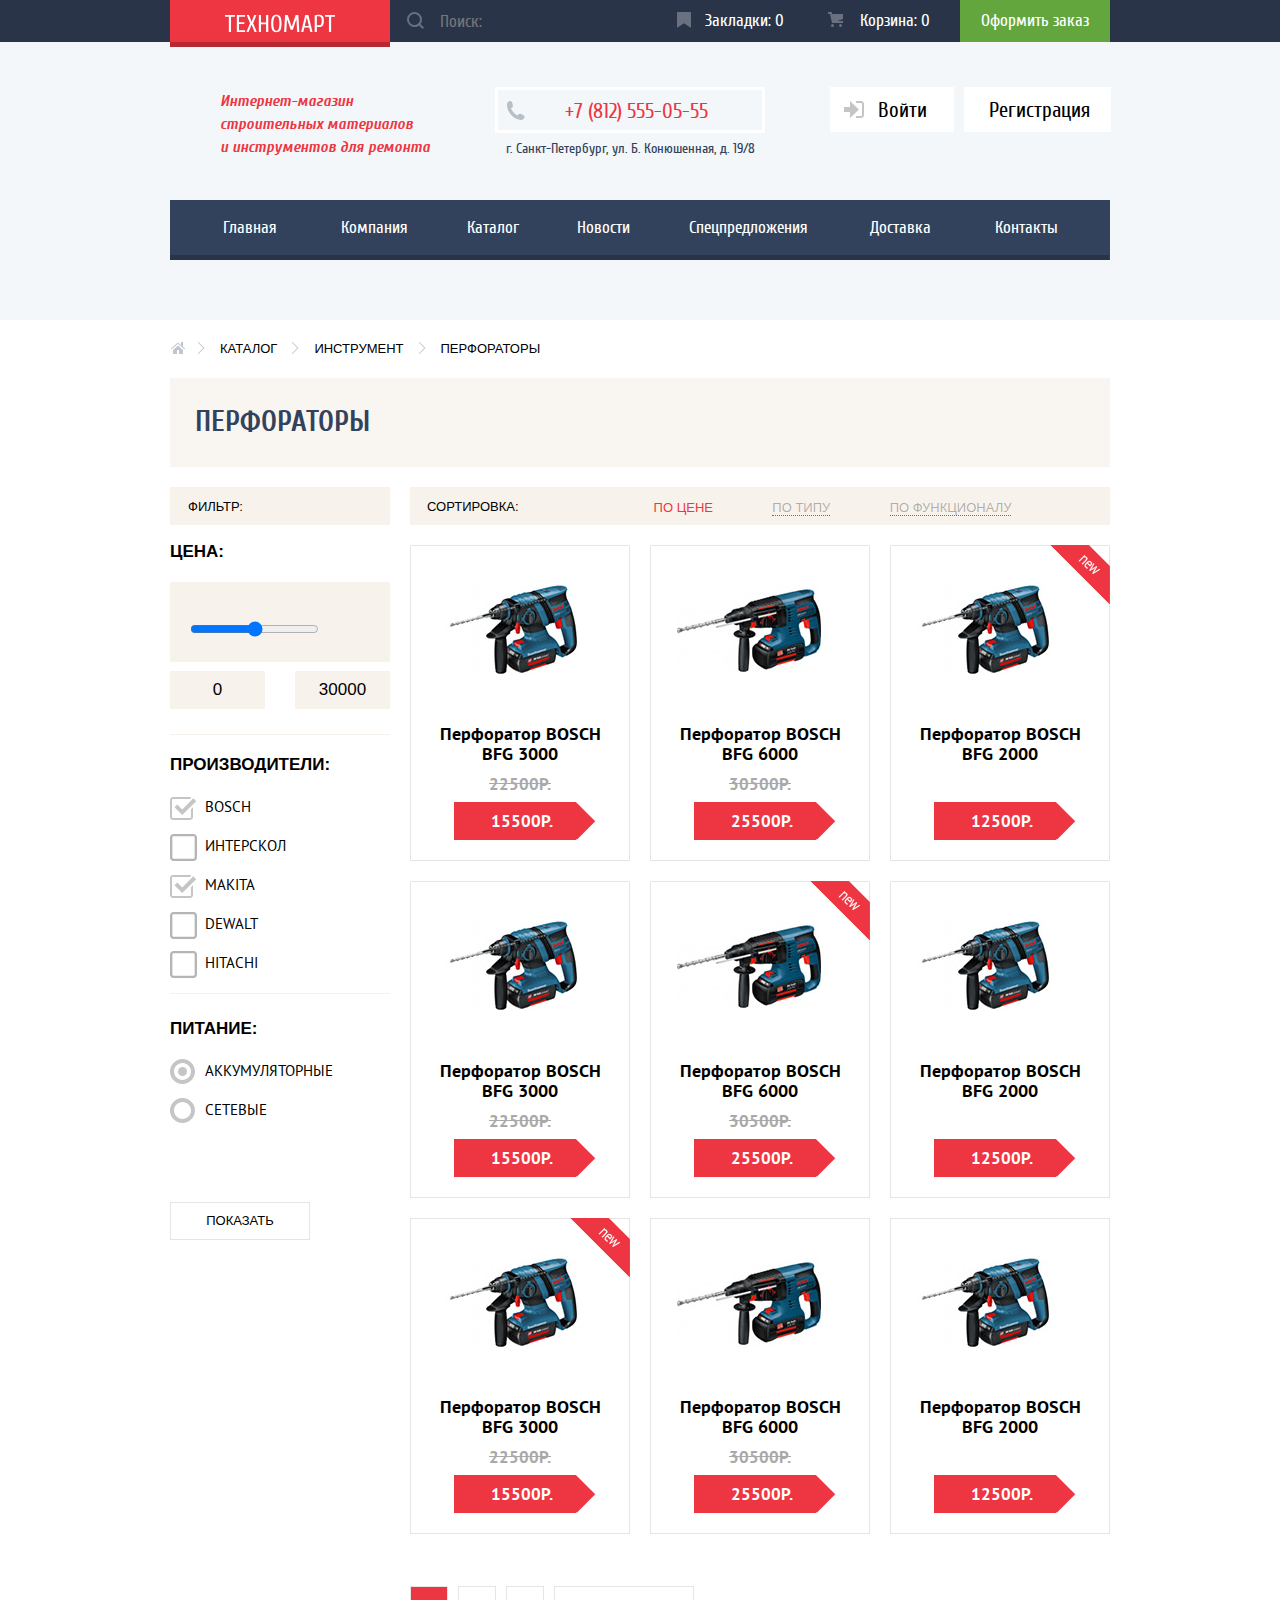
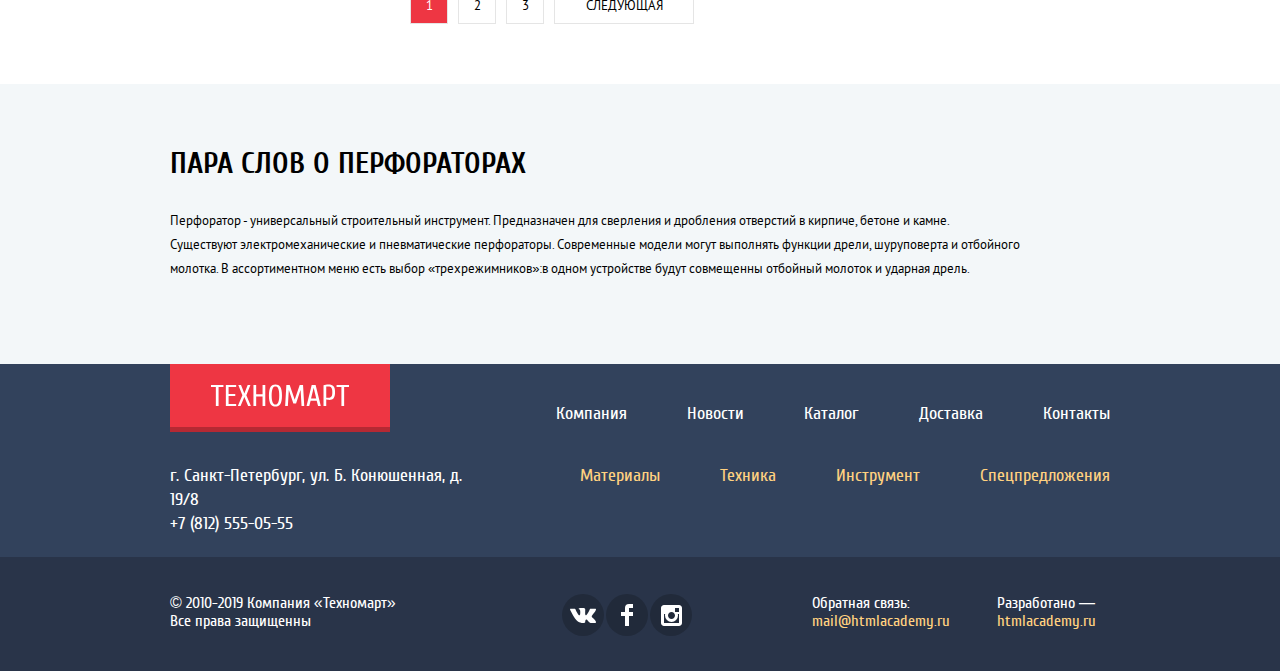
==== commit 0da6bf82: "Промежуточные изменения" ====
--- a/catalog.html
+++ b/catalog.html
@@ -8,255 +8,403 @@
   </head>
   <body>
     <header class="main-header">
-      <div class="header-first-lvl">
-        <a href="index.html" class="header-logo"><img src="img/logo-technomart.svg" alt="Логотип Техномарта"></a>  
-        <form action="https://echo.htmlacademy.ru" method="get">
-          <input type="search" name="search" class="search" placeholder="Поиск">
-        </form>
-        <a href="#" class="bookmarks">Закладки:0</a>
-        <a href="#" class="basket basket-active">Корзина:10</a>
-        <a href="#" class="make-an-order">Оформить заказ</a>
+      <div class="header-background-1">
+        <div class="wrapper">
+          <div class="header-first-lvl">
+            <a href="index.html" class="logo-wrapper">
+              <img src="img/logo-technomart.svg" alt="Логотип Техномарта" class="logo header-logo">
+            </a>
+            <form action="https://echo.htmlacademy.ru" method="get" class="search-block">
+              <input type="search" name="search" class="search" placeholder="Поиск:">
+              <svg class="search-icon" xmlns="http://www.w3.org/2000/svg" width="17" height="17" viewBox="0 0 17 17"><path d="M17 15.586l-3.542-3.542A7.465 7.465 0 0 0 15 7.5 7.5 7.5 0 1 0 7.5 15c1.71 0 3.282-.579 4.544-1.542L15.586 17 17 15.586zM2 7.5C2 4.467 4.467 2 7.5 2 10.532 2 13 4.467 13 7.5c0 3.032-2.468 5.5-5.5 5.5A5.506 5.506 0 0 1 2 7.5z"/></svg>
+            </form>
+            <div class="bookmarks-block">
+              <a href="#" class="bookmarks">Закладки: 0</a>
+              <svg class="bookmarks-icon" xmlns="http://www.w3.org/2000/svg" width="14" height="16" viewBox="0 0 14 16"><path d="M14 15c0 .55-.368.741-.818.426l-5.363-3.765c-.45-.315-1.187-.315-1.637 0L.818 15.426C.368 15.741 0 15.55 0 15V1c0-.55.45-1 1-1h12c.55 0 1 .45 1 1v14z"/></svg>
+            </div>
+            <div class="basket-block">
+              <a href="#" class="basket basket-active">Корзина: 0</a>
+              <svg class="basket-icon" xmlns="http://www.w3.org/2000/svg" width="15" height="15" viewBox="0 0 15 15"><circle cx="4.5" cy="13.5" r="1.5"/><circle cx="12.5" cy="13.5" r="1.5"/><path d="M15 2H4.07l-.422-2H0v2h2.031l1.985 9H15V9H9.441L15 6.951z"/></svg>
+            </div>
+            <a href="#" class="make-an-order">Оформить заказ</a>
+          </div>
+        </div>
       </div>
-      <div class="header-second-lvl">
-        <h1>
-          Интернет-магазин строительных материалов и инструментов для ремонта
-        </h1>
-        <div class="header-contacts">
-          <a href="#" class="header-telephone">+7(812)555-05-55</a>
-          <address class="header-address">г.Санкт-Петербург,ул.Б.Конюшенная,д.19/8</address>
-        </div>
-        <div class="user-name">
-          <a href="#" class="name">Равшан Джамшутович</a>
-          <a href="#" class="log-out">Деавторизация</a>
-        </div> 
-          <a href="#" class="orders">Мои заказы</a>
-          <a href="#" class="personal-account">Личный кабинет</a>
+      <div class="header-background-2">
+        <div class="wrapper">
+          <div class="header-second-lvl">           
+            <h1>
+               Интернет-магазин строительных материалов<br> и инструментов для ремонта
+            </h1>
+            <div class="header-contacts">
+              <a href="#" class="header-telephone">+7 (812) 555-05-55</a>
+              <address class="header-address">г. Санкт-Петербург, ул. Б. Конюшенная, д. 19/8</address>
+            </div> 
+            <ul class="user-buttons">
+              <li>
+                <a href="modal-log-in.html" class="to-log-in">Войти</a>
+                <svg class="login-icon"  xmlns="http://www.w3.org/2000/svg" width="20" height="17" viewBox="0 0 20 17"><path d="M14.875 8.5L6 0v6H0v5h6v6z"/><path d="M16.986 15.01h-5.027V17h5.027c2.178 0 3.004-1.81 3.029-3.026V3.028C19.99 1.811 19.164 0 16.986 0h-5.027v1.99h5.027c.839 0 .992.681 1.01 1.057v10.904c-.017.376-.171 1.059-1.01 1.059z"/></svg>
+              </li>
+              <li>
+                <a href="modal-sign-in.html" class="to-sign-in">Регистрация</a>
+              </li>
+            </ul>
+            <div class="authorized-user">
+              <p class="username-block">
+                <a href="#" class="profile">
+                  <svg class="profile-icon" xmlns="http://www.w3.org/2000/svg" width="20" height="18" viewBox="0 0 20 18"><path d="M17.881 14.166c-2.144-.735-4.256-1.666-5.207-2.39-.657-.501-.77-1.618-.517-2.415 1.118-.903 1.864-2.477 1.864-4.278C14.021 2.276 12.221 0 10 0S5.979 2.276 5.979 5.083c0 1.801.746 3.374 1.863 4.277.253.798.141 1.915-.517 2.416-.95.724-3.063 1.654-5.207 2.39S0 18 0 18h20s.025-3.099-2.119-3.834z"/></svg>
+                  Переход в личный кабинет
+                </a>
+                <a href="#" class="username">Равшан Джамшутович</a>
+                <a href="#" class="deauthorization">
+                  <svg class="deauthorization-icon" xmlns="http://www.w3.org/2000/svg" width="21" height="17" viewBox="0 0 21 17"><g><path d="M21 8.5L12.125 0v6h-6v5h6v6z"/><path d="M3.106 13.952V3.048c.018-.376.171-1.057 1.01-1.057h5.027V0H4.116C1.938 0 1.112 1.81 1.087 3.027v10.946C1.112 15.189 1.938 17 4.116 17h5.027v-1.99H4.116c-.839 0-.992-.683-1.01-1.058z"/></g></svg>
+                  Деавторизация
+                </a>
+              </p>
+              <p class="username-block-2">
+                <a href="#" class="orders">Мои заказы</a>
+                <a href="#" class="personal-account">Личный кабинет</a>
+              </p>
+            </div>
+          </div>
+          <nav class="main-navigation-container">
+            <ul class="main-navigation">
+              <li><a href="index.html" class="main-navigation-item-1">Главная</a></li>
+              <li><a href="#" class="main-navigation-item-2">Компания</a></li>
+              <li><a href="#" class="main-navigation-item-3">Каталог</a></li>
+              <li><a href="#" class="main-navigation-item-4">Новости</a></li>
+              <li><a href="#" class="main-navigation-item-5">Спецпредложения</a></li>
+              <li><a href="#" class="main-navigation-item-6">Доставка</a></li>
+              <li><a href="#" class="main-navigation-item-7">Контакты</a></li>
+            </ul>
+          </nav>
+        </div>
       </div>
-      <nav class="main-navigation">
-        <ul class="site-nagigation">
-          <li><a href="index.html">Главная</a></li>
-          <li><a href="#">Компания</a></li>
-          <li><a href="#">Каталог</a></li>
-          <li><a href="#">Новости</a></li>
-          <li><a href="#">Спецпредложения</a></li>
-          <li><a href="#">Доставка</a></li>
-          <li><a href="#">Контакты</a></li>
-        </ul>
-      </nav>
-    </header>    
+    </header>      
     <main>
-      <div>
+      <div class="wrapper">
         <ul class="breadcrumbs">
           <li><a href="index.html">Главная</a></li>
           <li><a href="catalog.html">Каталог</a></li>
           <li><a href="#">Инструмент</a></li>
           <li><a href="#">Перфораторы</a></li>
-      </ul>
-      <div class="perforators">
-        <h2>Перфораторы</h2>  
+        </ul>
+        <div class="gray-block">
+          <h2>Перфораторы</h2>  
+        </div>
+        <div class="catalog-flex-wrapper">
+          <section class="filters">
+            <div class="filter-heading">
+              <h3>Фильтр:</h3> 
+            </div>
+            <form action="https://echo.htmlacademy.ru" method="post">
+              <fieldset class="price-filter">
+                <legend>Цена:</legend>
+                <div  class="range-price">
+                  <input type="range" min="0" max="30000" name="price">
+                </div>
+                <div class="price-flex-container">
+                  <div class="min-price">
+                    <input type="text" value="0" name="min-price">
+                  </div>
+                  <div class="max-price"> 
+                    <input type="text" value="30000" name="max-price">
+                  </div>
+                </div>
+              </fieldset>   
+              <fieldset class="company-filter">
+                <legend>Производители:</legend>
+                  <p class="company">
+                    <label class="company-checkbox-label">
+                      <input type="checkbox" name="Bosch" class="visually-hidden" checked> 
+                      <svg class="checkbox-indicator" xmlns="http://www.w3.org/2000/svg" width="23" height="23" viewBox="0 0 23 23"><path d="M20 2c.542 0 1 .458 1 1v17c0 .542-.458 1-1 1H3c-.542 0-1-.458-1-1V3c0-.542.458-1 1-1h17m0-2H3C1.35 0 0 1.35 0 3v17c0 1.65 1.35 3 3 3h17c1.65 0 3-1.35 3-3V3c0-1.65-1.35-3-3-3z"/></svg>
+                      <svg class="checkbox-indicator-active" xmlns="http://www.w3.org/2000/svg" width="27" height="23" viewBox="0 0 27 23"><path d="M7.285 7.486l-2.829 2.829 7.783 7.783L26.171 4.166l-2.828-2.829-11.104 11.102z"/><path d="M21 20c0 .542-.458 1-1 1H3c-.542 0-1-.458-1-1V3c0-.542.458-1 1-1h16.908L21.493.415A2.96 2.96 0 0 0 20 0H3C1.35 0 0 1.35 0 3v17c0 1.65 1.35 3 3 3h17c1.65 0 3-1.35 3-3v-9.829l-2 2V20z"/></svg>
+                      Bosch
+                    </label>
+                  </p>
+                  <p class="company">
+                    <label class="company-checkbox-label">
+                      <input type="checkbox" name="Interskol" class="visually-hidden">
+                      <svg class="checkbox-indicator" xmlns="http://www.w3.org/2000/svg" width="23" height="23" viewBox="0 0 23 23"><path d="M20 2c.542 0 1 .458 1 1v17c0 .542-.458 1-1 1H3c-.542 0-1-.458-1-1V3c0-.542.458-1 1-1h17m0-2H3C1.35 0 0 1.35 0 3v17c0 1.65 1.35 3 3 3h17c1.65 0 3-1.35 3-3V3c0-1.65-1.35-3-3-3z"/></svg>
+                      <svg class="checkbox-indicator-active" xmlns="http://www.w3.org/2000/svg" width="27" height="23" viewBox="0 0 27 23"><path d="M7.285 7.486l-2.829 2.829 7.783 7.783L26.171 4.166l-2.828-2.829-11.104 11.102z"/><path d="M21 20c0 .542-.458 1-1 1H3c-.542 0-1-.458-1-1V3c0-.542.458-1 1-1h16.908L21.493.415A2.96 2.96 0 0 0 20 0H3C1.35 0 0 1.35 0 3v17c0 1.65 1.35 3 3 3h17c1.65 0 3-1.35 3-3v-9.829l-2 2V20z"/></svg>
+                      Интерскол
+                    </label>
+                  </p>
+                  <p class="company"> 
+                    <label class="company-checkbox-label">
+                      <input type="checkbox" name="Makita" class="visually-hidden" checked> 
+                      <svg class="checkbox-indicator" xmlns="http://www.w3.org/2000/svg" width="23" height="23" viewBox="0 0 23 23"><path d="M20 2c.542 0 1 .458 1 1v17c0 .542-.458 1-1 1H3c-.542 0-1-.458-1-1V3c0-.542.458-1 1-1h17m0-2H3C1.35 0 0 1.35 0 3v17c0 1.65 1.35 3 3 3h17c1.65 0 3-1.35 3-3V3c0-1.65-1.35-3-3-3z"/></svg>
+                      <svg class="checkbox-indicator-active" xmlns="http://www.w3.org/2000/svg" width="27" height="23" viewBox="0 0 27 23"><path d="M7.285 7.486l-2.829 2.829 7.783 7.783L26.171 4.166l-2.828-2.829-11.104 11.102z"/><path d="M21 20c0 .542-.458 1-1 1H3c-.542 0-1-.458-1-1V3c0-.542.458-1 1-1h16.908L21.493.415A2.96 2.96 0 0 0 20 0H3C1.35 0 0 1.35 0 3v17c0 1.65 1.35 3 3 3h17c1.65 0 3-1.35 3-3v-9.829l-2 2V20z"/></svg>
+                      Makita
+                    </label>
+                  </p>
+                  <p class="company">  
+                    <label class="company-checkbox-label">
+                      <input type="checkbox" name="Dewalt" class="visually-hidden"> 
+                      <svg class="checkbox-indicator" xmlns="http://www.w3.org/2000/svg" width="23" height="23" viewBox="0 0 23 23"><path d="M20 2c.542 0 1 .458 1 1v17c0 .542-.458 1-1 1H3c-.542 0-1-.458-1-1V3c0-.542.458-1 1-1h17m0-2H3C1.35 0 0 1.35 0 3v17c0 1.65 1.35 3 3 3h17c1.65 0 3-1.35 3-3V3c0-1.65-1.35-3-3-3z"/></svg>
+                      <svg class="checkbox-indicator-active" xmlns="http://www.w3.org/2000/svg" width="27" height="23" viewBox="0 0 27 23"><path d="M7.285 7.486l-2.829 2.829 7.783 7.783L26.171 4.166l-2.828-2.829-11.104 11.102z"/><path d="M21 20c0 .542-.458 1-1 1H3c-.542 0-1-.458-1-1V3c0-.542.458-1 1-1h16.908L21.493.415A2.96 2.96 0 0 0 20 0H3C1.35 0 0 1.35 0 3v17c0 1.65 1.35 3 3 3h17c1.65 0 3-1.35 3-3v-9.829l-2 2V20z"/></svg>
+                      Dewalt
+                    </label>
+                  </p>
+                  <p class="company">  
+                    <label class="company-checkbox-label">
+                      <input type="checkbox" name="Hitachi" class="visually-hidden">
+                      <svg class="checkbox-indicator" xmlns="http://www.w3.org/2000/svg" width="23" height="23" viewBox="0 0 23 23"><path d="M20 2c.542 0 1 .458 1 1v17c0 .542-.458 1-1 1H3c-.542 0-1-.458-1-1V3c0-.542.458-1 1-1h17m0-2H3C1.35 0 0 1.35 0 3v17c0 1.65 1.35 3 3 3h17c1.65 0 3-1.35 3-3V3c0-1.65-1.35-3-3-3z"/></svg>
+                      <svg class="checkbox-indicator-active" xmlns="http://www.w3.org/2000/svg" width="27" height="23" viewBox="0 0 27 23"><path d="M7.285 7.486l-2.829 2.829 7.783 7.783L26.171 4.166l-2.828-2.829-11.104 11.102z"/><path d="M21 20c0 .542-.458 1-1 1H3c-.542 0-1-.458-1-1V3c0-.542.458-1 1-1h16.908L21.493.415A2.96 2.96 0 0 0 20 0H3C1.35 0 0 1.35 0 3v17c0 1.65 1.35 3 3 3h17c1.65 0 3-1.35 3-3v-9.829l-2 2V20z"/></svg>
+                      Hitachi
+                    </label>
+                  </p>
+              </fieldset>
+              <fieldset class="charge-filter">
+                <legend>Питание:</legend>
+                  <p class="charge">                  
+                    <label class="charge-radio-label">
+                      <input type="radio" name="charge" class="visually-hidden" checked>
+                      <svg class="radio-indicator" xmlns="http://www.w3.org/2000/svg" width="25" height="25" viewBox="0 0 25 25"><path d="M12.5 4c4.687 0 8.5 3.813 8.5 8.5 0 4.687-3.813 8.5-8.5 8.5C7.813 21 4 17.187 4 12.5 4 7.813 7.813 4 12.5 4m0-4C5.597 0 0 5.597 0 12.5S5.597 25 12.5 25 25 19.403 25 12.5 19.403 0 12.5 0z"/></svg>
+                      <svg class="radio-indicator-active" xmlns="http://www.w3.org/2000/svg" width="25" height="25" viewBox="0 0 25 25"><path d="M12.5 4c4.687 0 8.5 3.813 8.5 8.5 0 4.687-3.813 8.5-8.5 8.5C7.813 21 4 17.187 4 12.5 4 7.813 7.813 4 12.5 4m0-4C5.597 0 0 5.597 0 12.5S5.597 25 12.5 25 25 19.403 25 12.5 19.403 0 12.5 0z"/><circle cx="12.5" cy="12.5" r="4.5"/></svg>
+                      Аккумуляторные
+                    </label>
+                  </p>
+                  <p class="charge"> 
+                    <label class="charge-radio-label">
+                      <input type="radio" name="charge" class="visually-hidden">
+                      <svg class="radio-indicator" xmlns="http://www.w3.org/2000/svg" width="25" height="25" viewBox="0 0 25 25"><path d="M12.5 4c4.687 0 8.5 3.813 8.5 8.5 0 4.687-3.813 8.5-8.5 8.5C7.813 21 4 17.187 4 12.5 4 7.813 7.813 4 12.5 4m0-4C5.597 0 0 5.597 0 12.5S5.597 25 12.5 25 25 19.403 25 12.5 19.403 0 12.5 0z"/></svg>
+                      <svg class="radio-indicator-active" xmlns="http://www.w3.org/2000/svg" width="25" height="25" viewBox="0 0 25 25"><path d="M12.5 4c4.687 0 8.5 3.813 8.5 8.5 0 4.687-3.813 8.5-8.5 8.5C7.813 21 4 17.187 4 12.5 4 7.813 7.813 4 12.5 4m0-4C5.597 0 0 5.597 0 12.5S5.597 25 12.5 25 25 19.403 25 12.5 19.403 0 12.5 0z"/><circle cx="12.5" cy="12.5" r="4.5"/></svg>
+                      Сетевые 
+                    </label>
+                  </p>
+              </fieldset>
+              <button type="submit" value="Показать" class="show-result">Показать</button>
+            </form>
+          </section>
+          <div class="catalog-big-column">
+            <section class="assortment">
+              <h3>Сортировка:</h3>
+              <ul class="assortment-list">
+                <li><a href="#" class="active">По цене</a></li>  
+                <li><a href="#" class="inactive">По типу</a></li>  
+                <li><a href="#" class="inactive">По функционалу</a></li>  
+              </ul>
+              <ul class="assortment-buttons">
+                <li>
+                  <a href="#" class="active">
+                    <svg class="arrow-up" xmlns="http://www.w3.org/2000/svg" width="11" height="10" viewBox="0 0 11 10"><path d="M5.5 0L0 10h11z"/></svg>
+                    <svg class="arrow-down" xmlns="http://www.w3.org/2000/svg" width="11" height="10" viewBox="0 0 11 10"><path d="M5.5 10L0 0h11"/></svg>
+                    От большего к меньшему
+                  </a>
+                </li>
+                <li>
+                  <a href="#" class="inactive">
+                    <svg class="arrow-up" xmlns="http://www.w3.org/2000/svg" width="11" height="10" viewBox="0 0 11 10"><path d="M5.5 0L0 10h11z"/></svg>
+                    <svg class="arrow-down" xmlns="http://www.w3.org/2000/svg" width="11" height="10" viewBox="0 0 11 10"><path d="M5.5 10L0 0h11"/></svg>
+                    От меньшего к большему
+                  </a>
+                </li>
+              </ul>
+            </section>
+            <div class="goods-wrapper">
+              <div class="goods-first-column">
+                <ul class="popular-item-list">
+                  <li class="popular-item">
+                    <article>
+                      <img src="img/perforator-3000.jpg" alt="Перфоратор BOSCH BFG 3000" class="popular-item-photo">
+                      <div class="popular-item-hover">
+                        <span><a href="#" class="to-buy">Купить</a></span>
+                        <span><a href="#" class="add-to-bookmarks">В закладки</a></span>
+                      </div>
+                      <h3 class="popular-item-name"><a href="#">Перфоратор BOSCH BFG 3000</a></h3>
+                      <span class="old-price">22500Р.</span>
+                      <span class="current-price">15500Р.</span>
+                      </article>
+                  </li>
+                  <li class="popular-item">
+                    <article>
+                      <img src="img/perforator-6000.jpg" alt="Перфоратор BOSCH BFG 6000" class="popular-item-photo">
+                      <div class="popular-item-hover">
+                        <span><a href="#" class="to-buy">Купить</a></span>
+                        <span><a href="#" class="add-to-bookmarks">В закладки</a></span>
+                      </div>
+                      <h3 class="popular-item-name"><a href="#">Перфоратор BOSCH BFG 6000</a></h3>
+                      <span class="old-price">30500Р.</span>
+                      <span class="current-price">25500Р.</span>
+                    </article>
+                  </li>
+                  <li class="popular-item">
+                    <article>
+                      <div class="new"></div>
+                      <img src="img/perforator-2000.jpg" alt="Перфоратор BOSCH BFG 2000" class="popular-item-photo">
+                      <div class="popular-item-hover">
+                        <span><a href="#" class="to-buy">Купить</a></span>
+                        <span><a href="#" class="add-to-bookmarks">В закладки</a></span>
+                      </div>
+                      <h3 class="popular-item-name"><a href="#">Перфоратор BOSCH BFG 2000</a></h3>
+                      <span class="old-price old-price-hidden">22500Р.</span>
+                      <span class="current-price">12500Р.</span>
+                    </article>
+                  </li>
+                </ul>
+              </div>
+              <div class="goods-second-column">
+                <ul class="popular-item-list">
+                  <li class="popular-item">
+                    <article>
+                      <img src="img/perforator-3000.jpg" alt="Перфоратор BOSCH BFG 3000" class="popular-item-photo">
+                      <div class="popular-item-hover">
+                        <span><a href="#" class="to-buy">Купить</a></span>
+                        <span><a href="#" class="add-to-bookmarks">В закладки</a></span>
+                      </div>
+                      <h3 class="popular-item-name"><a href="#">Перфоратор BOSCH BFG 3000</a></h3>
+                      <span class="old-price">22500Р.</span>
+                      <span class="current-price">15500Р.</span>
+                      </article>
+                  </li>
+                  <li class="popular-item">
+                    <article>
+                      <div class="new"></div>
+                      <img src="img/perforator-6000.jpg" alt="Перфоратор BOSCH BFG 6000" class="popular-item-photo">
+                      <div class="popular-item-hover">
+                        <span><a href="#" class="to-buy">Купить</a></span>
+                        <span><a href="#" class="add-to-bookmarks">В закладки</a></span>
+                      </div>
+                      <h3 class="popular-item-name"><a href="#">Перфоратор BOSCH BFG 6000</a></h3>
+                      <span class="old-price">30500Р.</span>
+                      <span class="current-price">25500Р.</span>
+                    </article>
+                  </li>
+                  <li class="popular-item">
+                    <article>
+                      <img src="img/perforator-2000.jpg" alt="Перфоратор BOSCH BFG 2000" class="popular-item-photo">
+                      <div class="popular-item-hover">
+                        <span><a href="#" class="to-buy">Купить</a></span>
+                        <span><a href="#" class="add-to-bookmarks">В закладки</a></span>
+                      </div>
+                      <h3 class="popular-item-name"><a href="#">Перфоратор BOSCH BFG 2000</a></h3>
+                      <span class="old-price old-price-hidden">22500Р.</span>
+                      <span class="current-price">12500Р.</span>
+                    </article>
+                  </li>
+                </ul>
+              </div>
+              <div class="goods-third-column">
+                <ul class="popular-item-list">
+                  <li class="popular-item">
+                    <article>
+                      <div class="new"></div>
+                      <img src="img/perforator-3000.jpg" alt="Перфоратор BOSCH BFG 3000" class="popular-item-photo">
+                      <div class="popular-item-hover">
+                        <span><a href="#" class="to-buy">Купить</a></span>
+                        <span><a href="#" class="add-to-bookmarks">В закладки</a></span>
+                      </div>
+                      <h3 class="popular-item-name"><a href="#">Перфоратор BOSCH BFG 3000</a></h3>
+                      <span class="old-price">22500Р.</span>
+                      <span class="current-price">15500Р.</span>
+                      </article>
+                  </li>
+                  <li class="popular-item">
+                    <article>
+                      <img src="img/perforator-6000.jpg" alt="Перфоратор BOSCH BFG 6000" class="popular-item-photo">
+                      <div class="popular-item-hover">
+                        <span><a href="#" class="to-buy">Купить</a></span>
+                        <span><a href="#" class="add-to-bookmarks">В закладки</a></span>
+                      </div>
+                      <h3 class="popular-item-name"><a href="#">Перфоратор BOSCH BFG 6000</a></h3>
+                      <span class="old-price">30500Р.</span>
+                      <span class="current-price">25500Р.</span>
+                    </article>
+                  </li>
+                  <li class="popular-item">
+                    <article>
+                      <img src="img/perforator-2000.jpg" alt="Перфоратор BOSCH BFG 2000" class="popular-item-photo">
+                      <div class="popular-item-hover">
+                        <span><a href="#" class="to-buy">Купить</a></span>
+                        <span><a href="#" class="add-to-bookmarks">В закладки</a></span>
+                      </div>
+                      <h3 class="popular-item-name"><a href="#">Перфоратор BOSCH BFG 2000</a></h3>
+                      <span class="old-price old-price-hidden">22500Р.</span>
+                      <span class="current-price">12500Р.</span>
+                    </article>
+                  </li>
+                </ul>
+              </div>   
+            </div>
+            <div class="paginator">
+              <ul class="paginator-pages">
+                <li class="visually-hidden"><a href="#" class="previous-page">Предыдущая</a></li>
+                <li><a href="#" class="current-page">1</a></li>
+                <li><a href="#">2</a></li>
+                <li><a href="#">3</a></li>
+                <li><a href="#" class="next-page">Следующая</a></li>
+              </ul>    
+            </div> 
+          </div>
+        </div>
       </div>
-      <section class="filters">
-        <span class="filter-background">
-          <h3>Фильтр:</h3> 
-        </span>
-        <form action="https://echo.htmlacademy.ru" method="post">
-          <fieldset class="price-filter">
-            <legend>Цена:</legend>
-              <input type="range" min="0" max="30000" name="price">
-              <!-- 0-3000 -->
-          </fieldset>   
-          <fieldset class="company-filter">
-            <legend>Производители:</legend>
-              <input type="checkbox" name="Bosch" id="filter-bosch" checked> 
-              <label for="filter-bosch">Bosch</label>
-              <input type="checkbox" name="Interskol" id="filter-interskol"> 
-              <label for="filter-interskol">Интерскол</label>
-              <input type="checkbox" name="Makita" id="filter-makita" checked> 
-              <label for="filter-makita">Makita</label>
-              <input type="checkbox" name="Dewalt" id="filter-dewalt"> 
-              <label for="filter-dewalt">Dewalt</label>
-              <input type="checkbox" name="Hitachi" id="filter-hitachi"> 
-              <label for="filter-hitachi">Hitachi</label>
-          </fieldset>
-          <fieldset class="charge-filter">
-            <legend>Питание:</legend>
-              <input type="radio" name="charge" id="filter-accumulator" checked> 
-              <label for="filter-accumulator">Аккумуляторные</label>
-              <input type="radio" name="charge" id="filter-line-supply" > 
-              <label for="filter-line-supply">Сетевые</label>
-          </fieldset>
-          <button type="submit" value="Показать" class="show-result"></button>
-        </form>
-      </section>
-      <section class="assortment">
-        <h3>Сортировка:</h3>
-        <ul class="assortment-list">
-          <li class="active"><a href="#">По цене</a></li>  
-          <li><a href="#" class="inactive">По типу</a></li>  
-          <li><a href="#" class="inactive">По функционалу</a></li>  
-        </ul>
-        <ul class="assortment-buttons">
-          <li><a href="#" class="active">От большего к меньшему</a></li>
-          <li><a href="#" class="inactive">От меньшего к большему</a></li>
-        </ul>
-      </section>
-      <section class="first-column">
-        <ul class="popular-item-list">
-          <li>
-            <article class="popular-item">
-              <img src="img/perforator-3000.jpg" alt="Перфоратор BOSCH BFG 3000" class="popular-item-photo">
-              <span class="to-buy"><a href="#">Купить</a></span>
-              <span class="add-to-bookmarks"><a href="#">В закладки</a></span>
-              <h3 class="popular-item-name"><a href="#">Перфоратор BOSCH BFG 3000</a></h3>
-              <span class="old-price">22500Р.</span>
-              <span class="current-price">15500Р.</span>
-              </article>
-          </li>
-          <li>
-            <article class="popular-item">
-              <img src="img/perforator-3000.jpg" alt="Перфоратор BOSCH BFG 3000" class="popular-item-photo">
-              <span class="to-buy"><a href="#">Купить</a></span>
-              <span class="add-to-bookmarks"><a href="#">В закладки</a></span>
-              <h3 class="popular-item-name"><a href="#">Перфоратор BOSCH BFG 3000</a></h3>
-              <span class="old-price">22500Р.</span>
-              <span class="current-price">15500Р.</span>
-            </article>
-          </li>
-          <li>
-            <article class="popular-item new">
-              <img src="img/perforator-3000.jpg" alt="Перфоратор BOSCH BFG 3000" class="popular-item-photo">
-              <span class="to-buy"><a href="#">Купить</a></span>
-              <span class="add-to-bookmarks"><a href="#">В закладки</a></span>
-              <h3 class="popular-item-name"><a href="#">Перфоратор BOSCH BFG 3000</a></h3>
-              <span class="old-price">22500Р.</span>
-              <span class="current-price">15500Р.</span>
-            </article>
-          </li>
-        </ul>
-      </section>
-      <section class="second-column">
-        <ul class="popular-item-list">
-          <li>
-            <article class="popular-item">
-              <img src="img/perforator-6000.jpg" alt="Перфоратор BOSCH BFG 6000" class="popular-item-photo">
-              <span class="to-buy"><a href="#">Купить</a></span>
-              <span class="add-to-bookmarks"><a href="#">В закладки</a></span>
-              <h3 class="popular-item-name"><a href="#">Перфоратор BOSCH BFG 6000</a></h3>
-              <span class="old-price">30500Р.</span>
-              <span class="current-price">25500Р.</span>
-              </article>
-          </li>
-          <li>
-            <article class="popular-item new">
-              <img src="img/perforator-6000.jpg" alt="Перфоратор BOSCH BFG 6000" class="popular-item-photo">
-              <span class="to-buy"><a href="#">Купить</a></span>
-              <span class="add-to-bookmarks"><a href="#">В закладки</a></span>
-              <h3 class="popular-item-name"><a href="#">Перфоратор BOSCH BFG 6000</a></h3>
-              <span class="old-price">30500Р.</span>
-              <span class="current-price">25500Р.</span>
-            </article>
-          </li>
-          <li>
-            <article class="popular-item new">
-              <img src="img/perforator-6000.jpg" alt="Перфоратор BOSCH BFG 6000" class="popular-item-photo">
-              <span class="to-buy"><a href="#">Купить</a></span>
-              <span class="add-to-bookmarks"><a href="#">В закладки</a></span>
-              <h3 class="popular-item-name"><a href="#">Перфоратор BOSCH BFG 6000</a></h3>
-              <span class="old-price">30500Р.</span>
-              <span class="current-price">25500Р.</span>
-            </article>
-          </li>
-        </ul>
-      </section>
-      <section class="third-column">
-        <ul class="popular-item-list">
-          <li>
-            <article class="popular-item new">
-              <img src="img/perforator-2000.jpg" alt="Перфоратор BOSCH BFG 2000" class="popular-item-photo">
-              <span class="to-buy"><a href="#">Купить</a></span>
-              <span class="add-to-bookmarks"><a href="#">В закладки</a></span>
-              <h3 class="popular-item-name"><a href="#">Перфоратор BOSCH BFG 2000</a></h3>
-              <span class="current-price">12500Р.</span>
-              </article>
-          </li>
-          <li>
-            <article class="popular-item">
-              <img src="img/perforator-2000.jpg" alt="Перфоратор BOSCH BFG 2000" class="popular-item-photo">
-              <span class="to-buy"><a href="#">Купить</a></span>
-              <span class="add-to-bookmarks"><a href="#">В закладки</a></span>
-              <h3 class="popular-item-name"><a href="#">Перфоратор BOSCH BFG 2000</a></h3>
-              <span class="current-price">12500Р.</span>
-            </article>
-          </li>
-          <li>
-            <article class="popular-item new">
-              <img src="img/perforator-2000.jpg" alt="Перфоратор BOSCH BFG 2000" class="popular-item-photo">
-              <span class="to-buy"><a href="#">Купить</a></span>
-              <span class="add-to-bookmarks"><a href="#">В закладки</a></span>
-              <h3 class="popular-item-name"><a href="#">Перфоратор BOSCH BFG 2000</a></h3>              
-              <span class="current-price">12500Р.</span>
-            </article>
-          </li>
-        </ul>
-      </section>   
-      <div class="paginator">
-        <ul class="paginator-pages">
-          <li class="visually-hidden"><a href="#">Предыдущая</a></li>
-          <li class="current-page"><a href="#">1</a></li>
-          <li><a href="#">2</a></li>
-          <li><a href="#">3</a></li>
-          <li><a href="#">Следующая</a></li>
-        </ul>    
-      </div> 
+      <div class="about-perforators-background">
+        <div class="wrapper">
+          <div class="about-perforators">
+            <h2>Пара слов о перфораторах</h2>
+              <p>
+                Перфоратор - универсальный строительный инструмент. Предназначен для сверления и дробления отверстий в кирпиче, бетоне и камне.<br>
+                Существуют электромеханические и пневматические перфораторы. Современные модели могут выполнять функции дрели, шуруповерта и отбойного молотка.
+                В ассортиментном меню есть выбор «трехрежимников»:в одном устройстве будут совмещенны отбойный молоток и ударная дрель.
+              </p>
+          </div>  
+        </div>
       </div>
-      <div class="about-perforators">
-        <h2>Пара слов о перфораторах</h2>
-          <p>
-            Перфоратор - универсальный строительный инструмент. Предназначен для сверления и дробления отверстий в кирпиче, бетоне и камне.<br>
-            Существуют электромеханические и пневматические перфораторы. Современные модели могут выполнять функции дрели, шуруповерта и отбойного молотка.
-            В ассортиментном меню есть выбор «трехрежимников»:в одном устройстве будут совмещенны отбойный молоток и ударная дрель.
-          </p>
-      </div>  
     </main>
-    <footer>
-      <div class="footer-first-lvl">
-        <a href="#">Логотип Техномарта</a>
-        <ul class="site-navigation">
-          <li><a href="#">Компания</a></li>
-          <li><a href="#">Новости</a></li>
-          <li><a href="catalog.html">Каталог</a></li>
-          <li><a href="#">Доставка</a></li>
-          <li><a href="#">Контакты</a></li>
-        </ul>
+    <footer class="catalog-footer">
+        <div class="footer-background-1">
+          <div class="wrapper">
+            <div class="footer-first-lvl">
+              <a href="#"><img src="img/logo-technomart.svg" width="220" height="68" alt="Логотип Техномарта" class="logo footer-logo"></a>
+              <ul class="site-navigation">
+                <li><a href="#">Компания</a></li>
+                <li><a href="#">Новости</a></li>
+                <li><a href="catalog.html">Каталог</a></li>
+                <li><a href="#">Доставка</a></li>
+                <li><a href="#">Контакты</a></li>
+              </ul>
+            </div>
+            <div class="footer-second-lvl">
+              <div class="footer-contacts">
+                <address class="footer-address">г. Санкт-Петербург, ул. Б. Конюшенная, д. 19/8</address>
+                <a href="#" class="footer-telephone">+7 (812) 555-05-55</a>
+              </div>
+              <ul class="footer-catalog-navigation">
+                <li><a href="#">Материалы</a></li>
+                <li><a href="#">Техника</a></li>
+                <li><a href="#">Инструмент</a></li>
+                <li><a href="#">Спецпредложения</a></li>
+              </ul>
+            </div>
+          </div>
+        </div>
+        <div class="footer-background-2">
+          <div class="wrapper">
+            <div class="footer-third-lvl">
+              <p class="all-rights">© 2010-2019 Компания «Техномарт» Все права защищенны</p>
+              <ul class="social-btns-list">
+                <li><a href="#" class="social-btn social-btn-vk" aria-label="Мы в Вконтакте"></a></li>
+                <li><a href="#" class="social-btn social-btn-fb" aria-label="Мы в Фейсбук"></a></li>
+                <li><a href="#" class="social-btn social-btn-inst" aria-label="Мы в Инстаграм"></a></li>
+              </ul>
+              <div class="developer-block">
+                <p class="feedback">Обратная связь: <a href="#">mail@htmlacademy.ru</a></p>
+                <p class="site-developer">Разработано — <a href="https://htmlacademy.ru/intensive/htmlcss">htmlacademy.ru</a></p>
+              </div>
+            </div> 
+          </div>
+        </div> 
+      </footer>
+    <section class="modal-added-in-basket">
+      <h2 class="visually-hidden">Вы добавили товар в корзину</h2>
+      <p>Товар добавлен в корзину!</p>
+      <div class="next-actions">
+        <a href="#" class="button">Оформить заказ</a>
+        <a href="catalog.html" class="continue-shopping">Продолжить покупки</a>
       </div>
-      <div class="footer-second-lvl">
-      <div>
-        <address class="footer-address">г.Санкт-Петербург,ул.Б.Конюшенная,д.19/8</address>
-        <a href="#" class="footer-telephone">+7(812)555-05-55</a>
-      </div>
-        <ul class="catalog-navigation">
-          <li><a href="#">Материалы</a></li>
-          <li><a href="#">Техника</a></li>
-          <li><a href="#">Инструмент</a></li>
-          <li><a href="#">Спецпредложения</a></li>
-      </ul>
-    </div>
-    <p>2010-2019 Компания «ТЕХНОМАРТ» Все права защищенны</p>
-    <div class="social-btns">
-      <ul class="social-btns-list">
-        <li><a href="#" class="social-btn">Вконтакте</a></li>
-        <li><a href="#" class="social-btn">Фейсбук</a></li>
-        <li><a href="#" class="social-btn">Инстаграм</a></li>
-      </ul>
-    </div>
-    <p class="feedback">Обратная связь: <a href="#">mail@htmlacademy.ru</a></p>
-    <p class="site-developer">Разработано - <a href="https://htmlacademy.ru/intensive/htmlcss">htmlacademy.ru</a></p>
-    </footer>
-    <section class="modal-added-in-basket">
-      <h3 class="visually-hidden">Товар добавлен в корзину</h3>
-      <p>Товар добавлен в корзину!</p>
-      <a href="#">Оформить заказ</a>
-      <a href="catalog.html">Продолжить покупки</a>
+      <button type="button" class="modal-close">Закрыть</button>
     </section>
+    <script src="script.js"></script>
   </body>
 </html>--- a/css/style.css
+++ b/css/style.css
@@ -1,8 +1,8 @@
 @font-face {
     font-family: "Cuprum";
     src: local("Cuprum"),
-         url(Cuprum.woff2) format("woff2"),
-         url(Cuprum.woff) format("woff");
+         url(../fonts/cuprum.woff2) format("woff2"),
+         url(../fonts/cuprum.woff) format("woff");
     font-weight: 400;
     font-style: normal;
 }
@@ -10,8 +10,8 @@
 @font-face {
     font-family: "Cuprum";
     src: local("Cuprum"),
-         url(Cuprumbold.woff2) format("woff2"),
-         url(Cuprumbold.woff) format("woff");
+         url(../fonts/cuprumbold.woff2) format("woff2"),
+         url(../fonts/cuprumbold.woff) format("woff");
     font-weight: 700;
     font-style: normal;
 }
@@ -19,8 +19,8 @@
 @font-face {
     font-family: "Cuprum";
     src: local("Cuprum"),
-         url(Cuprumitalic.woff2) format("woff2"),
-         url(Cuprumitalic.woff) format("woff");
+         url(../fonts/cuprumitalic.woff2) format("woff2"),
+         url(../fonts/cuprumitalic.woff) format("woff");
     font-weight: 400;
     font-style: italic;
 }
@@ -28,36 +28,38 @@
 @font-face {
     font-family: "Cuprum";
     src: local("Cuprum"),
-         url(Cuprumbolditalic.woff2) format("woff2"),
-         url(Cuprumbolditalic.woff) format("woff");
+         url(../fonts/cuprumbolditalic.woff2) format("woff2"),
+         url(../fonts/cuprumbolditalic.woff) format("woff");
     font-weight: 700;
     font-style: italic;
 }
 
 @font-face {
-    font-family: "PT Sans";
-    src: local("PT Sans"),
-         url(Ptsans.woff2) format("woff2"),
-         url(Ptsans.woff) format("woff");
+    font-family: "PTSans";
+    src: local("PTSans"),
+         url(../fonts/ptsans.woff2) format("woff2"),
+         url(../fonts/ptsans.woff) format("woff");
     font-weight: 400;
     font-style: normal;
 }
 
 @font-face {
-    font-family: "PT Sans";
-    src: local("PT Sans"),
-         url(Ptsansbold.woff2) format("woff2"),
-         url(Ptsansbold.woff) format("woff");
+    font-family: "PTSans";
+    src: local("PTSans"),
+         url(../fonts/ptsansbold.woff2) format("woff2"),
+         url(../fonts/ptsansbold.woff) format("woff");
     font-weight: 700;
     font-style: normal;
 }
 
 html { 
-    box-sizing: border-box; 
+    -webkit-box-sizing: border-box; 
+            box-sizing: border-box; 
 } 
 
 *, *::before, *::after { 
-    box-sizing: inherit; 
+    -webkit-box-sizing: inherit; 
+            box-sizing: inherit; 
 }
 
 body {
@@ -73,10 +75,22 @@
     background-color: #293449;
 }
 
+.visually-hidden {
+    position: absolute;
+    clip: rect(0 0 0 0);
+    width: 1px;
+    height: 1px;
+    margin: -1px;
+}
+
 .main-header {
-    display: flex;
-    flex-direction: column;
-    margin-bottom: 60px;
+    display: -webkit-box;
+    display: -ms-flexbox;
+    display: flex;
+    -webkit-box-orient: vertical;
+    -webkit-box-direction: normal;
+        -ms-flex-direction: column;
+            flex-direction: column;
 }
 
 .header-background-1 {
@@ -85,6 +99,7 @@
 
 .header-background-2 {
     background-color: #f4f7f9;
+    padding-bottom: 60px;
 }
 
 .wrapper {
@@ -98,6 +113,8 @@
     color: #ffffff;
     font-size: 17px;
     line-height: 18px;
+    display: -webkit-box;
+    display: -ms-flexbox;
     display: flex;
 }
 
@@ -105,22 +122,61 @@
     background-color: #ee3643;
 }
 
+.logo-wrapper {
+    display: block;
+    background-color: transparent;
+    width: 220px;
+}
+
 .header-logo {
+    position: absolute;
+    -webkit-box-shadow: 0 -5px 0 0 rgba(0, 0, 0, 0.24) inset;
+            box-shadow: 0 -5px 0 0 rgba(0, 0, 0, 0.24) inset;
     width: 220px;
+    height: 47px;
+    padding: 12px 55px;
+}
+
+.header-logo:hover {
+    background-color: #ca2c37;
+}
+
+.header-logo:active {
+    background-color: #ba2732;
+}
+
+.search {
+    font: inherit;
+    background-color: #293449;
+    border: 0px;
+    width: 270px;
     height: 42px;
-}
-
-.header-logo:hover {
-    fill: #ca2c37;
-}
-
-.header-logo:active {
-    fill: #ba2732;
-}
-
-.search {
-    font-family: inherit;
-    background-color: #293449;
+    padding: 15px;
+    padding-left: 50px;
+}
+
+.search-block {
+    position: relative;
+}
+
+.search-icon {
+    width: 17px;
+    height: 17px;
+    fill: #ffffff;
+    fill-opacity: 0.3;
+    position: absolute;
+    top: 12px;
+    left: 17px;
+}
+
+.search:hover + .search-icon {
+    fill: #ffffff;
+    fill-opacity: 1;
+}
+
+.search:focus + .search-icon {
+    fill-opacity: 1;
+    fill: #ee3643;
 }
 
 .search:hover {
@@ -136,7 +192,8 @@
     background-color: #63a63e;
     width: 150px;
     height: 42px;
-    padding: 13px 21px;
+    padding: 12px 21px;
+    padding-bottom: 15px;
     margin-left: auto;
 }
 
@@ -146,10 +203,69 @@
 
 .make-an-order:active {
     background-color: #518534;
-}
-
+    color:rgba(255, 255, 255, 0.6);
+}
+
+.basket {
+    display: block;
+    width: 150px;
+    height: 42px;
+    padding-top: 12px;
+    padding-bottom: 14px;
+    padding-left: 50px;
+    padding-right: 29px;
+}
+
+.basket-block {
+    position: relative;
+}
+
+.basket-icon {
+    width: 15px;
+    height: 15px;
+    position: absolute;
+    top: 12px;
+    left: 18px;
+    fill-opacity: 0.3;
+    fill: #ffffff;
+}
+/*
 .basket-active {
     background-color: #ee3643;
+}
+*/
+.bookmarks {
+    display: block;
+    width: 150px;
+    height: 42px;
+    padding-top: 12px;
+    padding-bottom: 14px;
+    padding-left: 45px;
+    padding-right: 25px;
+}
+
+.bookmarks-block {
+    position: relative;
+}
+
+.bookmarks-icon {
+    width: 14px;
+    height: 16px;
+    position: absolute;
+    top: 12px;
+    left: 17px;
+    fill-opacity: 0.3;
+    fill: #ffffff;
+}
+
+.bookmarks:hover + .bookmarks-icon,
+.basket:hover + .basket-icon {
+    fill-opacity: 1;
+}
+
+.bookmarks:active + .bookmarks-icon,
+.basket:active + .basket-icon  {
+    fill-opacity: 0.5;
 }
 
 .bookmarks:hover,
@@ -160,82 +276,242 @@
 .bookmarks:active,
 .basket:active {
     background-color: #161d29;
+    color: rgba(255, 255, 255, 0.6);
 }
 
 .header-second-lvl {
-    display: flex;
-    justify-content: space-between;
+    padding: 0;
+    margin: 0;
+    display: -webkit-box;
+    display: -ms-flexbox;
+    display: flex;
+    -webkit-box-pack: justify;
+        -ms-flex-pack: justify;
+            justify-content: space-between;
+    -webkit-box-align: center;
+        -ms-flex-align: center;
+            align-items: center;
+    padding: 45px 0;
+    padding-bottom: 39px;
 }
 
 .header-second-lvl h1 {
+    margin: 0;
+    padding: 0;
     color: #ee3643;
     font-size: 16px;
     line-height: 23px;
     font-style: italic;
-    width: 196px;
-    margin-top: 48px;
-    margin-bottom: 44px;
-    margin-left: 53px;
-    margin-right: 70px;
-}
-
-/*Дичь с шириной текста,не понимаю*/
-
+    width: 260px;
+    min-height: 60px;
+    padding-left: 50px;
+}
+
+.header-contacts {
+    margin: 0;
+    padding: 0;
+    width: 270px;
+}
 
 .header-telephone {
+    display: block;
+    margin: 0;
+    padding: 0;
     color: #ee3643;
     font-size: 21px;
     line-height: 21px;
     background-color: transparent;
     border: 3px solid #ffffff;
-    margin-top: 46px;
     width: 270px;
-    height: 45px;
-    padding: 12px;
-    padding-right: 45px;
-    padding-left: 75px;
+    min-height: 45px;
+    padding-top: 11px;
+    padding-bottom: 8px;
+    padding-left: 67px;
+    padding-right: 53px;
+    position: relative;
+}
+
+.header-telephone::before {
+    content: "";
+    position: absolute;
+    background-image: url("../img/icon-phone.svg");
+    background-repeat: no-repeat;
+    width: 19px;
+    height: 19px;  
+    top: 11px;
+    left: 8px;
 }
 
 .header-address {
+    margin: 0;
+    padding: 0;
     color: #32425c;
     font-size: 14px;
     line-height: 24px;
+    font-style: normal;
+    margin-top: 4px;
+    text-align: center;
 }
 
 .user-buttons {
+    margin: 0;
+    padding: 0;
     list-style: none;
-    color: #000000;
     font-size: 21px;
     line-height: 21px;
-}
-
-.user-buttons li {
+    width: 280px;
+    display: -webkit-box;
+    display: -ms-flexbox;
+    display: flex;
+    -ms-flex-item-align: start;
+        align-self: flex-start;
+    position: relative;
+}
+
+.user-buttons a {
+    background: transparent;
+    color: #000000;
     background-color: #ffffff;
-
-}
-
-.user-buttons li:hover {
+    min-height: 45px;
+}
+
+.to-log-in {
+    display: block;
+    margin: 0;
+    padding: 0;
+    margin-right: 10px;
+    padding-right: 27px;
+    padding-left: 48px;
+    padding-top: 13px;
+    padding-bottom: 11px;
+}
+
+.login-icon {
+    position: absolute;
+    width: 20px;
+    height: 17px;
+    top: 14px;
+    left: 14px;
+    fill: #c5c5c5;
+}
+
+.to-sign-in {
+    display: block;
+    margin: 0;
+    padding: 0;
+    padding-left: 25px;
+    padding-right: 21px;
+    padding-top: 13px;
+    padding-bottom: 11px;
+}
+
+.to-log-in:hover + .login-icon {
+    fill: #000000;
+}
+
+.to-log-in:active + .login-icon {
+    fill: #c5c5c5;
+}
+
+.to-log-in:hover,
+.to-sign-in:hover {
     color: #ee3643;
 }
 
-.user-buttons li:active {
+.to-log-in:active,
+.to-sign-in:active {
     color: rgba(0, 0, 0, 0.3);
 }
 
-.name {
-    color: #000000;
+.username-block {
+    background-color: #ffffff;
     font-size: 21px;
     line-height: 21px;
-}
-
-.name:active {
+    display: block;
+    margin: 0;
+    width: 300px;
+    min-height: 45px;
+    padding-top: 14px;
+    padding-bottom: 11px;
+    padding-left: 13px;
+    padding-right: 10px;
+    display: -webkit-box;
+    display: -ms-flexbox;
+    display: flex;
+}
+.username-block a {
+    background-color: transparent;
+    color: #000000;
+}
+
+.profile{
+    display: block;
+    width: 20px;
+    height: 18px;
+    font-size: 0;
+    margin-right: 13px;
+}
+
+.deauthorization {
+    display: block;
+    width: 20px;
+    height: 17px;
+    font-size: 0;
+    margin-left: 38px;
+}
+
+.profile-icon,
+.deauthorization-icon {
+    fill: #c5c5c5;
+}
+
+.profile-icon:hover,
+.deauthorization-icon:hover {
+    fill: #000000;
+}
+
+.profile-icon:active,
+.deauthorization-icon:active {
+    fill: #c5c5c5;
+}
+
+.username:active {
     color: rgba(0, 0, 0, 0.3);
+}
+
+.username-block-2 {
+    display: block;
+    margin: 0;
+    width: 300px;
+    padding-left: 20px;
+    padding-right: 10px;
+    margin-top: 5px;
+    display: -webkit-box;
+    display: -ms-flexbox;
+    display: flex;
+}
+
+.orders {
+    margin-right: 30px;
+    position: relative;
+}
+
+.orders::after {
+    content: "";
+    position: absolute;
+    width: 4px;
+    height: 5px;
+    border-radius: 50%;
+    background-color: #32425c;
+    top: 40%;
+    left: 87px;
 }
 
 .orders,
 .personal-account {
     text-decoration: underline;
     color: #32425c;
+    background-color: transparent;
     font-size: 16px;
     line-height: 18px;
 }
@@ -250,107 +526,494 @@
     color: rgba(50, 66, 92, 0.3);
 }
 
+.authorized-user {
+    display: none;
+}
+
 .main-navigation {
+    margin: 0;
+    padding: 0;
     list-style: none;
+    display: -webkit-box;
+    display: -ms-flexbox;
+    display: flex;
+    -ms-flex-wrap: wrap;
+        flex-wrap: wrap;
     background-color: #32425c;
-    color: #ffffff;
+}
+
+.main-navigation li {
+    min-height: 60px;
+    background-color: #32425c;
+}
+
+.main-navigation a {
+    background-color: transparent;
+    display: block;
+    padding: 19px 31px;
+    padding-bottom: 24px;
     font-size: 17px;
     line-height: 17px;
-    display: flex;
-    min-height: 60px;
-    margin-bottom: 60px;
-}
-
-.main-navigation li {
-    width: 127px;
-    padding: 31px;
-    padding-top: 22px;
-    padding-bottom: 25px;
-}
-
-.main-navigation li:hover {
-    color: #32425c;
-}
-
-.main-navigation li:active {
-    color: #1d2739;
+    -webkit-box-shadow: 0 -5px 0 0 #293449 inset;
+            box-shadow: 0 -5px 0 0 #293449 inset;
+}
+
+a.main-navigation-item-1 {
+    padding-left: 53px;
+    padding-right: 28px;
+}
+
+a.main-navigation-item-2 {
+    padding-left: 36px;
+    padding-right: 30px;
+}
+
+a.main-navigation-item-3 {
+    padding-left: 29px;
+    padding-right: 22px;
+}
+
+a.main-navigation-item-4 {
+    padding-left: 36px;
+    padding-right: 31px;
+}
+
+a.main-navigation-item-5 {
+    padding-left: 28px;
+    padding-right: 20px;
+}
+
+a.main-navigation-item-6 {
+    padding-left: 42px;
+    padding-right: 32px;
+}
+
+a.main-navigation-item-7 {
+    padding-left: 32px;
+    padding-right: 51px;
+}
+
+.main-navigation a:hover {
+    background-color: #1d2739;
+}
+
+.main-navigation a:active {
+    background-color: #1d2739;
+    color: rgba(255, 255, 255, 0.5);
 }
 
 .breadcrumbs {
     color: #000000;
+    font-family: "PT Sans", "Arial", sans-serif;
     font-size: 13px;
     line-height: 18px;
-}
-
-.perforators {
-    background-color: #f9f5f0;
-}
-
-.perforators h2 {
-    font-size: 30px;
+    list-style: none;
+    margin: 0;
+    padding: 0;
+    margin-top: 20px;
+    margin-bottom: 20px;
+    display: -webkit-box;
+    display: -ms-flexbox;
+    display: flex;
+}
+
+.breadcrumbs a {
+    display: block;
+    background: transparent;
+    text-transform: uppercase;
+    color: #000000;
+    margin-right: 37px;
+}
+
+.breadcrumbs li {
+    position: relative;
+}
+
+.breadcrumbs li::after {
+    content: "";
+    position: absolute;
+    right: 15px;
+    top: 2px;
+    width: 8px;
+    height: 12px;
+    background: url("../img/icon-right-small.svg") no-repeat;
+}
+
+.breadcrumbs li:last-child::after {
+    content: "";
+    display: none;
+}
+
+.breadcrumbs li:first-child {
+    font-size: 0;
+    background: url(../img/icon-home.svg) no-repeat 0 40%;
+    cursor: pointer;
+    width: 50px;
+}
+
+.catalog-flex-wrapper {
+    display: -webkit-box;
+    display: -ms-flexbox;
+    display: flex;
+    margin-top: 20px;
+}
+
+.filters fieldset {
+    border: 0;
+    padding: 0;
+    margin: 0;
+}
+
+.filters legend {
+    color: #000000;
+    font-weight: 700;
+    font-size: 17px;
     line-height: 30px;
-    color: #32425c;
+    margin-top: 20px;
+    margin-bottom: 15px;
     text-transform: uppercase;
 }
 
 .filters {
     font-family: "PT Sans", "Arial", sans-serif;
-}
-
-.filters h3 {
+    width: 220px;
+    margin-right: 20px;
+}
+
+.filter-heading h3 {
+    margin: 0;
+    font-weight: 400;
+    text-transform: uppercase;
+    font-size: 13px;
+    line-height: 18px;   
+}
+
+.filters .filter-heading {
+    display: block;
+    color: #000000;
+    font-size: 13px;
+    line-height: 18px;  
+    background-color: #f7f3ec;
+    width: 220px;
+    min-height: 38px;
+    padding-top: 11px;
+    padding-left: 18px;
+    margin-bottom: 12px;
+}
+
+fieldset.price-filter {
+    width: 220px;
+    padding-bottom: 25px;
+    margin-bottom: 15px;
+    border-bottom: 1px solid #f7f3ec;
+}
+
+.price-filter .range-price {
+    width: 220px;
+    height: 80px;
+    background-color: #f7f3ec;
+    padding: 39px 20px;
+    margin-bottom: 9px;
+}
+
+.price-flex-container {
+    display: -webkit-box;
+    display: -ms-flexbox;
+    display: flex;
+    -ms-flex-wrap: wrap;
+        flex-wrap: wrap;
+    -webkit-box-pack: justify;
+        -ms-flex-pack: justify;
+            justify-content: space-between;
+}
+
+.price-filter .min-price,
+.price-filter .max-price {
+    width: 95px;
+    height: 38px;
+    padding-bottom: 14px;
+}
+
+.min-price input,
+.max-price input {
+    width: 100%;
+    height: 38px;
+    margin: 0;
+    padding: 0;
+    border: 0;
+    background-color: #f7f3ec;
+    font-size: 17px;
+    line-height: 18px;
+    font-family: inherit;
+    text-align: center;
+}
+
+.company-filter,
+.charge-filter {
+    color: #000000;
+    font-size: 15px;
+    line-height: 20px;
+}
+
+fieldset.company-filter {
+    width: 220px;
+    border-bottom: 1px solid #f7f3ec;
+    padding-bottom: 3px;
+    margin-bottom: 20px;
+}
+
+.company-filter p {
+    margin: 0;
+}
+
+.company-filter legend {
+    font-size: 17px;
+    line-height: 30px;
+    font-weight: 700;
+    margin-bottom: 15px;
+}
+
+.company-checkbox-label {
+    position: relative;
+    display: block;
+    margin-bottom: 17px;
+    padding-left: 35px;
+    cursor: pointer;
+    font: inherit;
+    text-transform: uppercase;
+    font-size: 15px;
+    line-height: 20px;
+    font-family: "PTSans" , "Arial", sans-serif;
+    padding-top: 2px;
+}
+
+.checkbox-indicator-active {
+    display: none;
+}
+
+.company-checkbox-label input[type="checkbox"] + .checkbox-indicator {
+    position: absolute;
+    top: 0;
+    left: 0;
+    width: 27px;
+    height: 27px;
+    fill: #b5b5b5;
+}
+
+.company-checkbox-label input[type="checkbox"]:checked + .checkbox-indicator {
+    display: none;
+}
+
+.company-checkbox-label input[type="checkbox"]:checked + .checkbox-indicator + .checkbox-indicator-active {
+    display: block;
+    position: absolute;
+    top: 0;
+    left: 0;
+    width: 27px;
+    height: 27px;
+    fill: #c5c5c5;
+}
+
+.company-checkbox-label input[type="checkbox"] + .checkbox-indicator:hover {
+    fill: #c5c5c5;
+}
+
+.company-checkbox-label input[type="checkbox"]:disabled + .checkbox-indicator {
+    fill: #b5b5b5;
+    fill-opacity: 0.3;
+}
+
+.company-checkbox-label input[type="checkbox"] + .checkbox-indicator + .checkbox-indicator-active:hover {
+    fill: #b5b5b5;
+}
+
+.company-checkbox-label input[type="checkbox"]:disabled + .checkbox-indicator + .checkbox-indicator-active {
+    fill: #b5b5b5;
+    fill-opacity: 0.3;
+}
+
+.charge-filter legend {
+    font-size: 17px;
+    line-height: 30px;
+    font-weight: 700;
+    margin-bottom: 15px;
+}
+
+.charge-radio-label {
+    font: inherit;
+    position: relative;
+    display: block;
+    margin-bottom: 17px;
+    padding-left: 35px;
+    cursor: pointer;
+    text-transform: uppercase;
+    font-size: 15px;
+    line-height: 20px;
+    font-family: "PTSans" , "Arial", sans-serif;
+    padding-top: 2px;
+}
+
+.radio-indicator-active {
+    display: none;
+}
+
+.charge-radio-label input[type="radio"] + .radio-indicator {
+    position: absolute;
+    top: 0;
+    left: 0;
+    width: 25px;
+    height: 25px;
+    fill: #c5c5c5;
+}
+
+.charge-radio-label input[type="radio"]:checked + .radio-indicator {
+    display: none;
+}
+
+.charge-radio-label input[type="radio"]:checked + .radio-indicator + .radio-indicator-active {
+    display: block;
+    position: absolute;
+    top: 0;
+    left: 0;
+    width: 25px;
+    height: 25px;
+    fill: #c5c5c5;
+}
+
+.charge-radio-label input[type="radio"] + .radio-indicator:hover {
+    fill: #b5b5b5;
+}
+
+.charge-radio-label input[type="radio"]:disabled + .radio-indicator {
+    fill: #b5b5b5;
+    fill-opacity: 0.3;
+}
+
+.charge-radio-label input[type="radio"] + .radio-indicator + .radio-indicator-active:hover {
+    fill: #b5b5b5;
+}
+
+.charge-radio-label input[type="radio"]:disabled + .radio-indicator + .radio-indicator-active {
+    fill: #b5b5b5;
+    fill-opacity: 0.3;
+}
+
+.charge-filter p {
+    margin: 0;
+}
+
+.filters .show-result {
+    padding: 0;
+    font: inherit;
+    margin-top: 65px;
+    background-color: transparent;
     color: #000000;
     font-size: 13px;
     line-height: 18px;
-}
-.filters .filter-background {
-    background-color: #f7f3ec;
-}
-
-.company-filter,
-.charge-filter {
-    color: #000000;
-    font-size: 15px;
-    line-height: 20px;
-}
-
-.filters legend {
-    color: #000000;
-    font-weight: bold;
-    font-size: 17px;
-    line-height: 30px;
-}
-
-.show-result {
-    color: #000000;
-    font-size: 13px;
-    line-height: 18px;
+    min-height: 38px;
+    width: 140px;
+    text-align: center;
+    vertical-align: middle;
+    border: 1px solid #e5e5e5;
+    text-transform: uppercase;
+}
+
+.catalog-big-column {
+    width: 700px;
 }
 
 .assortment {
     background-color: #f7f3ec;
     font-family: "PT Sans", "Arial", sans-serif;
-}
-
-.assortment-list {
+    display: -webkit-box;
+    display: -ms-flexbox;
+    display: flex;
+    min-height: 38px;
+    padding-top: 11px;
+    padding-left: 17px;
+    padding-right: 17px;
+}
+
+.assortment h3 {
+    margin: 0;
+    font-size: 13px;
+    line-height: 18px;
+    text-transform: uppercase;
+    font-weight: 400;
+}
+
+.assortment ul {
     list-style: none;
-}
-
-.assortment-list li.inactive {
+    margin: 0;
+    padding: 0;
+}
+
+ul.assortment-list {
+    display: -webkit-box;
+    display: -ms-flexbox;
+    display: flex;
+    margin-left: 135px;
+    margin-right: 40px;
+    width: 560px;
+    -webkit-box-pack: justify;
+        -ms-flex-pack: justify;
+            justify-content: space-between;
+}
+
+.assortment-list a {
+    background-color: transparent;
+    color: rgba(0, 0, 0, 0.3);
+    font-size: 13px;
+    line-height: 18px;
+    border-bottom: 1px dotted #ee3643;
+    text-transform: uppercase;
+}
+
+.assortment-list a.active {
+    color: #ee3643;
+    border: 0;
+}
+
+.assortment-list a.inactive {
     color: rgba(0, 0, 0, 0.3);
     border-bottom: 1px dotted #ee3643;
 }
 
-.assortment li.active {
-    color: #ee3643;
-}
-
-.assortment-list li:hover{
+.assortment-list a:hover{
     color: #000000;
     border-bottom: 1px solid #ee3643;
 }
 
-.assortment-list li:active{
-    color: #ee3643;
+.assortment-buttons {
+    font-size: 0;
+    display: -webkit-box;
+    display: -ms-flexbox;
+    display: flex;
+    -webkit-box-pack: justify;
+        -ms-flex-pack: justify;
+            justify-content: space-between;
+    width: 65px;
+}
+
+.arrow-up,
+.arrow-down {
+    display: none;
+}
+
+.assortment-buttons .inactive {
+    display: block;
+    width: 11px;
+    height: 12px;
+    background-color: transparent;
+    background-position: 100% 3px;
+}
+
+.assortment-buttons .active {
+    display: block;
+    width: 11px;
+    height: 12px;
+    background-color: transparent;
+    background-position: 100% 3px;
 }
 
 .assortment-buttons li:hover{
@@ -361,20 +1024,45 @@
     color: #ee3643;
 }
 
+.about-perforators-background {
+    background-color: #f3f7f9;
+}
 
 .about-perforators {
     background-color: #f3f7f9;
     color: #000000;
+    padding-top: 65px;
+    padding-bottom: 70px;
+    padding-right: 50px;
 }
 
 .about-perforators h2 {
+    padding: 0;
+    margin: 0;
     font-size: 30px;
     line-height: 30px;
+    margin-bottom: 30px;
+    text-transform: uppercase;
 }
 
 .about-perforators p {
     font-size: 13px;
     line-height: 24px;
+    font-family: "PTSans" , "Arial", sans-serif;
+}
+
+.paginator {
+    margin-top: 52px;
+    margin-bottom: 60px;
+}
+
+.paginator-pages {
+    list-style: none;
+    margin: 0;
+    padding: 0;
+    display: -webkit-box;
+    display: -ms-flexbox;
+    display: flex;
 }
 
 .paginator-pages li {
@@ -382,16 +1070,36 @@
     line-height: 18px;
     color: #000000;
     text-transform: uppercase;
+    margin-right: 10px;
+}
+
+.paginator-pages a {
+    font-family: "PTSans" , "Arial", sans-serif;
+    color: #000000;
+    background-color: transparent;
+    display: block;
+    width: 38px;
+    height: 38px;
+    border: 1px solid #e5e5e5;
+    text-align: center;
+    line-height: 38px;
+}
+
+.paginator-pages a:hover {
+    border: 1px solid #bdc6ca;
+}
+
+.paginator-pages a:active {
+    border: 1px solid #ee3643;
 }
 
 .paginator-pages .current-page {
     background-color: #ee3643;
-}
-
-.wrapper {
-    width: 960px;
-    padding: 0 10px;
-    margin: 0 auto;
+    color: white;
+}
+
+.paginator-pages .next-page {
+    width: 140px;
 }
 
 .advantages {
@@ -402,67 +1110,111 @@
 }
 
 .advantages-list {
-    list-style: none;
-    display: flex;
-    flex-wrap: wrap;
-    
+    margin: 0;
+    padding: 0;   
 }
 
 .advantage-item{
     width: 300px;
     min-height: 123px;
-    margin-right: 20px;
-}
-
-.advantage-item:nth-child(3) {
-    margin: 0;
+    padding-top: 20px;
+    padding-left: 23px;
+    padding-bottom: 22px;
+    position: relative;
+}
+
+.advantages-first-lvl {
+    padding-top: 60px;
+    width: 940px;
+    display: -webkit-box;
+    display: -ms-flexbox;
+    display: flex;
+    -webkit-box-pack: justify;
+        -ms-flex-pack: justify;
+            justify-content: space-between;
+}
+
+.advantages-second-lvl {
+    display: -webkit-box;
+    display: -ms-flexbox;
+    display: flex;
+    -webkit-box-orient: horizontal;
+    -webkit-box-direction: reverse;
+        -ms-flex-direction: row-reverse;
+            flex-direction: row-reverse;
 }
 
 .goods {
     background-color: #ffbf47;
+    background-image: url("../img/icon-1.svg");
+    background-repeat: no-repeat;
+    background-position: 213px 31px;
 }
 
 .instruments {
     background-color: #3bbce3;
+    background-image: url("../img/icon-2.svg");
+    background-repeat: no-repeat;
+    background-position: 197px 33px;
 }
 
 .equipment {
     background-color: #dc91d8;
+    background-image: url("../img/icon-3.svg");
+    background-repeat: no-repeat;
+    background-position: 191px 31px;
 }
 
 .discounts {
     background-color: #8ed78f;
+    background-image: url("../img/icon-4.svg");
+    background-repeat: no-repeat;
+    background-position: 196px 26px;
 }
 
 .delivery {
     background-color: #ffc047;
+    background-image: url("../img/icon-5.svg");
+    background-repeat: no-repeat;
+    background-position: 191px 32px;
 }
 
 .advantage-item h3{
+    margin: 0;
     font-weight: bold;
+    text-transform: none;
     font-size: 24px;
     line-height: 30px;
+    margin-bottom: 12px;
 }
 
 .advantage-item a {
+    display: block;
     font-size: 14px;
     line-height: 18px;
-    color: #000000;
-    opacity: 0.1;
+    color: #ffffff;
+    background-color: rgba(0, 0, 0, 0.1);
+    width: 135px;
+    height: 38px;
+    padding-bottom: 14px;
+    padding-top: 12px;
+    text-align: center;
 }
 
 .advantage-item a:hover {
-    color: #000000;
-    opacity: 0.2;
+    color: #ffffff;
+    background-color: rgba(0, 0, 0, 0.2);
 }
 
 .advantage-item a:active {
-    color: #000000;
-    opacity: 0.3;
+    color: #ffffff;
+    background-color: rgba(0, 0, 0, 0.3);
 }
 
 .first-slider {
     list-style: none;
+    margin: 0;
+    padding: 0;
 }
 
 .first-slider b {
@@ -474,6 +1226,985 @@
     font-size: 18px;
     line-height: 24px;
     text-transform: none;
+}
+
+.top-slider {
+    width: 620px;
+    position: relative;
+}
+
+.top-slider .radio-first,
+.top-slider .radio-second {
+    position: absolute;
+    z-index: 3;
+    bottom: 36px;
+    width: 10px;
+    height: 10px;
+    border: 2px solid white;
+    border-radius: 50%;
+    font-size: 0;
+    background-color: white;
+}
+
+.radio-first {
+    left: 295px;
+}
+
+.radio-second {
+    left: 315px;
+}
+
+.slide-item {
+    display: none;
+}
+
+#slide-back:checked ~ .first-slider #slide1,
+#slide-next:checked ~ .first-slider #slide2 {
+    display: block;
+}
+
+#slide-next:checked ~ label.radio-second,
+#slide-back:checked ~ label.radio-first {
+    z-index: 15;
+    background-color: red;
+}
+
+.slide-item {
+    position: relative;
+    height: 266px;
+}
+
+.slide-item b,
+.slide-item span {
+    position: absolute;
+    left: 24px;
+}
+
+.slide-item b {
+    top: 26px;
+}
+
+.slide-item span {
+    top: 64px;
+}
+
+.slide-item a {
+    position: absolute;
+    bottom: 22px;
+    left: 25px;
+    display: block;
+    width: 195px;
+    height: 38px;
+    padding: 47px;
+    padding-bottom: 16px;
+    padding-top: 12px;
+}
+
+label[for="slide-next"].button-second {
+    width: 22px;
+    height: 40px;
+    font-size: 0px;
+    background-image: url("../img/icon-right.svg");
+    background-repeat: no-repeat;  
+    position: absolute;
+    top: 114px;
+    right: 20px;
+    z-index: 5;
+    cursor: pointer;
+}
+
+label[for="slide-back"].button-first {
+    font-size: 0px;
+    width: 22px;
+    height: 40px;
+    background-image: url("../img/icon-left.svg");
+    background-repeat: no-repeat;
+    position: absolute;
+    top: 114px;
+    left: 25px;
+    z-index: 5;
+    cursor: pointer;
+}
+
+.advantages-second-lvl {
+    margin-top: 20px;
+}
+
+.flex-wrapper {
+    margin-left: 20px;
+    display: -webkit-box;
+    display: -ms-flexbox;
+    display: flex;
+    -webkit-box-orient: vertical;
+    -webkit-box-direction: normal;
+        -ms-flex-direction: column;
+            flex-direction: column;
+}
+
+.flex-wrapper .discounts {
+    margin-bottom: 20px;
+}
+
+.popular-items {
+    margin-top: 53px;
+}
+
+.gray-block {
+    background-color: #f9f5f0;
+    min-height: 89px;
+    display: -webkit-box;
+    display: -ms-flexbox;
+    display: flex;
+    -webkit-box-align: center;
+        -ms-flex-align: center;
+            align-items: center;
+    -webkit-box-pack: justify;
+        -ms-flex-pack: justify;
+            justify-content: space-between;
+    padding-right: 24px;
+    padding-left: 25px;
+}
+
+.gray-block a {
+    width: 253px;
+    min-height: 38px;
+    text-align: center;
+    line-height: 38px;
+}
+
+.gray-block h2 {
+    padding: 0;
+    margin: 0;
+    font-size: 29px;
+    line-height: 29px;
+    color: #32425c;
+    text-transform: uppercase;
+}
+
+.goods-wrapper {
+    display: -webkit-box;
+    display: -ms-flexbox;
+    display: flex;
+    -ms-flex-wrap: wrap;
+        flex-wrap: wrap;
+}
+
+.popular-item-list {
+    list-style: none;
+    padding: 0;
+    margin: 0;
+    display: -webkit-box;
+    display: -ms-flexbox;
+    display: flex;
+    margin-top: 20px;
+}
+
+.popular-item {
+    font-family: "PTSans" , "Arial", sans-serif;
+    width: 220px;
+    min-height: 316px;
+    border: 1px solid #e5e5e5;
+    margin-right: 20px;
+    text-align: center;
+    position: relative;
+}
+
+.popular-item:nth-child(4n) {
+    margin-right: 0;
+}
+
+.goods-wrapper .popular-item:nth-child(3n) {
+    margin-right: 0;
+}
+
+.popular-item img {
+    min-height: 170px;
+    width: 218px;
+}
+
+article.new img {
+    padding-left: 15px;
+}
+
+.old-price-hidden {
+    visibility: hidden;
+}
+
+.popular-item h3 {
+    width: 175px;
+    min-height: 33px;
+    margin: 0 auto;
+    margin-top: 5px;
+}
+
+.popular-item-name a {
+    background-color: transparent;
+    color: #000000;
+}
+
+.popular-item .current-price {
+    display: block;
+    width: 122px;
+    min-height: 38px;
+    padding: 10px 0;
+    padding-left: 13px;
+    text-align: center;
+    position: relative;
+    margin-left: 43px;
+    margin-right: 41px;
+    margin-bottom: 20px;
+}
+
+.popular-item .current-price::after {
+    content: "";
+    width: 27px;
+    height: 26px;
+    background-color: #ee3643;
+    -webkit-transform: rotate(45deg);
+        -ms-transform: rotate(45deg);
+            transform: rotate(45deg);
+    position: absolute;
+    top: 6px;
+    left: 109px;
+}
+
+.popular-item-hover {
+    display: none;
+    padding-top: 44px;
+    padding-left: 41px;
+    padding-right: 42px;
+}
+
+.to-buy,
+.add-to-bookmarks {
+    display: none;
+}
+
+.to-buy {
+    width: 135px;
+    min-height: 38px;
+    background-color: #63a63e;
+    color: white;
+    padding-top: 11px;
+    padding-bottom: 9px;
+    padding-left: 49px;
+    padding-right: 45px;
+    -webkit-box-shadow: inset 0px -3px 0 0 #367315;
+            box-shadow: inset 0px -3px 0 0 #367315;
+    text-transform: uppercase;
+    font-size: 14px;
+    line-height: 18px;
+    font-family: "Cuprum", "Arial", sans-serif;
+    margin-bottom: 7px;
+
+}
+
+.to-buy:hover{
+    background-color: #5fbb2d;
+}
+
+.to-buy:active{
+    background-color: #518534;
+}
+
+.popular-item:hover {
+    -webkit-box-shadow: 0 10px 25px 0 rgba(41, 52, 73, 0.5);
+            box-shadow: 0 10px 25px 0 rgba(41, 52, 73, 0.5);
+}
+
+.popular-item:hover img{
+    display: none;
+}
+
+.popular-item:hover .popular-item-hover {
+    display: block;
+    width: 218px;
+    height: 173px;
+}
+
+.popular-item:hover .to-buy,
+.popular-item:hover .add-to-bookmarks {
+    display: block;
+}
+
+.add-to-bookmarks {
+    width: 135px;
+    height: 38px;
+    background-color: #ffffff;
+    color: #32425c;
+    text-transform: uppercase;
+    border: 3px solid #63a63e;
+    font-size: 14px;
+    line-height: 18px;
+    font-family: "Cuprum", "Arial", sans-serif;
+    padding-top: 9px;
+    padding-left: 33px;
+    padding-right: 28px;
+}
+
+.add-to-bookmarks:hover {
+    border: 3px solid #32425c;
+}
+
+.add-to-bookmarks:active {
+    border: 3px solid #32425c;
+    opacity: 0.3;
+    color: rgba(50, 66, 92, 0.3);
+}
+
+.popular-item h3 {
+    color: #000000;
+    font-size: 18px;
+    line-height: 20px;
+}
+
+.old-price {
+    font-size: 17px;
+    line-height: 18px;
+    color: #a9a9a9;
+    text-decoration: line-through;
+    font-weight: bold;
+    margin-bottom: 9px;
+    margin-top: 11px;
+    display: block;
+}
+
+.current-price {
+    background-color: #ee3643;
+    font-size: 17px;
+    line-height: 18px;
+    color: #ffffff;
+    font-weight: bold;
+}
+
+.popular-manufactures > div {
+    background-color: #f9f5f0;
+    font-size: 30px;
+    line-height: 30px;
+    color: #32425c;
+    text-transform: uppercase;
+}
+
+.popular-manufactures-list {
+    list-style: none;
+    padding: 0;
+    margin: 0;
+    padding-top: 20px;
+    display: -webkit-box;
+    display: -ms-flexbox;
+    display: flex;
+    -ms-flex-wrap: wrap;
+        flex-wrap: wrap;
+}
+
+.popular-manufactures {
+    padding-top: 21px;
+}
+
+.popular-manufactures-item {
+    width: 220px;
+    min-height: 143px;
+    border: 1px solid #eaeaea;
+    margin-right: 20px;
+    margin-bottom: 20px;
+}
+
+.popular-manufactures-item a {
+    background: transparent;
+    display: block;
+    width: 220px;
+    height: 145px;
+}
+
+.popular-manufactures-item-1 a {
+    padding: 53px 47px 55px;
+}
+
+.popular-manufactures-item-2 a {
+    padding: 50px 48px 55px;
+}
+
+.popular-manufactures-item-3 a {
+    padding: 48px 37px 53px;
+}
+
+.popular-manufactures-item-4 a {
+    padding: 21px 10px 36px;
+}
+
+.popular-manufactures-item-5 a {
+    padding: 58px 23px 56px 28px;
+}
+
+.popular-manufactures-item-6 a {
+    padding: 35px 48px 37px;
+}
+
+.popular-manufactures-item-7 a {
+    padding: 23px 34px 26px;
+}
+
+.popular-manufactures-item-8 a {
+    padding: 34px 6px 42px 10px;
+}
+
+.popular-manufactures-item:nth-child(4n) {
+    margin-right: 0px;
+}
+
+.popular-manufactures-item a:hover {
+    -webkit-box-shadow: 0 10px 25px 0 rgba(41, 52, 73, 0.5);
+            box-shadow: 0 10px 25px 0 rgba(41, 52, 73, 0.5);
+}
+
+.popular-manufactures-item a:active {
+    -webkit-box-shadow: 0 4px 10px 0 rgba(41, 52, 73, 0.5);
+            box-shadow: 0 4px 10px 0 rgba(41, 52, 73, 0.5);
+}
+
+.services-background {
+    background-color: #f4f7f9;
+}
+
+.services {
+    background-color: #f4f7f9;
+    margin-top: 65px;
+}
+
+.top-block {
+    width: 400px;
+    min-height: 100px;
+    padding-top: 63px;
+    margin-bottom: 68px;
+}
+
+.top-block h2 {
+    margin: 0;
+    padding: 0;
+    font-size: 30px;
+    line-height: 30px;
+    text-align: left;
+    color: #000000;
+    text-transform: uppercase;
+    font-size: 30px;
+    line-height: 30px;
+}
+
+.top-block p {
+    margin: 0;
+    padding: 0;
+    margin-top: 25px;
+    font-family: "PTSans" , "Arial", sans-serif;
+    font-size: 13px;
+    line-height: 24px;
+    text-align: left;
+    color: #000000;
+}
+
+.second-slider-buttons {
+    list-style: none;
+    padding: 0;
+    margin: 0;
+    min-height: 180px;
+    width: 240px;
+}
+
+.second-slider-button label {
+    display: block;
+    width: 240px;
+    height: 61px;
+    background-color: #32425c;
+    color: #ffffff;
+    font-weight: bold;
+    font-size: 21px;
+    line-height: 30px;
+    padding-top: 15px;
+    padding-bottom: 22px;
+    padding-right: 10px;
+    padding-left: 23px;
+    cursor: pointer;
+    -webkit-box-shadow: 0 1px 0 0 #293449, inset 0 1px 0 0 #405069;
+            box-shadow: 0 1px 0 0 #293449, inset 0 1px 0 0 #405069;
+}
+
+.second-slider-button label:hover {
+    background-color: #293449;
+}
+
+.second-slider {
+    list-style: none;
+    padding: 0;
+    margin: 0;
+    width: 620px;
+    min-height: 282px;
+    margin-left: 80px;
+}
+
+.second-slider p {
+    display: block;
+    margin: 0;
+    margin-top: 25px;
+    font-family: "PTSans" , "Arial", sans-serif;
+    font-size: 13px;
+    line-height: 24px;
+}
+
+.second-slider b {
+    color: #32425c;
+    font-weight: normal;
+    font-size: 36px;
+    line-height: 36px;
+    text-transform: uppercase;
+}
+
+.second-slider-container {
+    display: -webkit-box;
+    display: -ms-flexbox;
+    display: flex;
+}
+
+.second-slider-slide {
+    display: none;
+    width: 620px;
+    min-height: 282px;
+}
+
+#second-slider-slide-1 p {
+    width: 275px;
+}
+
+#second-slider-slide-2 p {
+    width: 379px;
+}
+
+#second-slider-slide-3 p {
+    width: 279px;
+}
+
+#second-slider-slide-3 .button {
+    display: block;
+    margin-top: 30px;
+    text-align: center;
+    padding-top: 11px;
+    padding-bottom: 14px;
+    width: 195px;
+    height: 38px;
+}
+
+#second-slider-slide-1 {
+    background: url("../img/delivery-background.png") no-repeat 151px 21px;
+}
+
+#second-slider-slide-2 {
+    background: url("../img/garancy-background.png") no-repeat 239px 0px;
+}
+
+#second-slider-slide-3 {
+    background: url("../img/credit-background.png") no-repeat 165px 0px;
+}
+
+#delivery-slide:checked ~ .second-slider #second-slider-slide-1,
+#garancy-slide:checked ~ .second-slider #second-slider-slide-2,
+#credit-slide:checked ~ .second-slider #second-slider-slide-3 {
+    display: block;
+}
+
+#delivery-slide:checked ~ .second-slider-buttons label[for="delivery-slide"],
+#garancy-slide:checked ~ .second-slider-buttons label[for="garancy-slide"],
+#credit-slide:checked ~ .second-slider-buttons label[for="credit-slide"] {
+    background-color: #ffffff;
+    color: #32425c;
+    -webkit-box-shadow: 0 1px 0 0 #ffffff, inset 0 1px 0 0 #ffffff;
+            box-shadow: 0 1px 0 0 #ffffff, inset 0 1px 0 0 #ffffff;
+}
+
+.about-us {
+    width: 960px;
+    padding: 0 10px;
+    margin: 0 auto;;
+    padding-top: 80px;
+    display: -webkit-box;
+    display: -ms-flexbox;
+    display: flex;
+}
+
+.about-us h2 {
+    padding: 0;
+    margin: 0;
+    color: #000000;
+    font-size: 30px;
+    line-height: 30px;
+    font-weight: normal;
+    text-transform: uppercase;
+}
+
+.about-us p {
+    padding: 0;
+    margin: 0;
+    font-family: "PTSans", "Arial", sans-serif;
+}
+
+.about-us a {
+    display: block;
+}
+
+.our-benefits {
+    color: #000000;
+    font-size: 13px;
+    line-height: 24px;
+    width: 525px;
+    min-height: 375px;
+}
+
+.our-benefits a {
+    width: 220px;
+    padding-top: 11px;
+    padding-bottom: 9px;
+    text-align: center;
+}
+
+p.first-paragraph {
+    margin-top: 27px;
+    margin-bottom: 23px;
+}
+
+p.second-paragraph {
+    width: 400px;
+}
+
+.transport-companies {
+    list-style-type: none; 
+    margin: 0;
+    padding: 0;
+    color: #000000;
+    font-size: 18px;
+    line-height: 20px;
+    padding-left: 35px;
+    margin-top: 20px;
+    margin-bottom: 37px;
+}
+
+.transport-companies li {
+    position: relative;
+    margin-top: 20px;
+}
+
+.transport-companies li::before {
+    content: "";
+    width: 25px;
+    height: 2px;
+    background-color: #ee3643;
+    position: absolute;
+    top: 50%;
+    left: -35px;
+}
+
+.contacts {
+    width: 300px;
+    min-height: 375px;
+    margin-left: 120px;
+}
+
+.contacts p {
+    margin-top: 27px;
+    width: 180px;
+}
+
+.contacts a:not(.map) {
+    padding-bottom: 9px;
+    padding-top: 11px;
+    text-align: center;
+    padding-left: 5px;
+}
+
+a.map {
+    height: 158px;
+    background-color: transparent;
+    margin-top: 30px;
+    margin-bottom: 40px;
+}
+
+.contacts h2 {
+    text-transform: uppercase;
+    color: #000000;
+    font-size: 30px;
+    line-height: 30px;
+}
+
+.contacts p {
+    font-family: "PTSans", "Arial", sans-serif;
+    color: #000000;
+    font-size: 13px;
+    line-height: 24px;
+}
+
+footer {
+    background-color: #32425c;
+    margin-top: 85px;
+    display: -webkit-box;
+    display: -ms-flexbox;
+    display: flex;
+    -webkit-box-orient: vertical;
+    -webkit-box-direction: normal;
+        -ms-flex-direction: column;
+            flex-direction: column;
+}
+
+.catalog-footer {
+    margin-top: 0;
+}
+
+footer ul {
+    list-style: none;
+}
+
+footer a {
+    background-color: transparent;
+}
+
+.footer-background-1 {
+    background-color: #32425c;
+}
+
+.footer-background-2 {
+    background-color: #293449;
+}
+
+.footer-first-lvl {
+    display: -webkit-box;
+    display: -ms-flexbox;
+    display: flex;
+    min-height: 100px;
+    -webkit-box-pack: justify;
+        -ms-flex-pack: justify;
+            justify-content: space-between;
+}
+
+.footer-first-lvl > a {
+    height: 68px;
+    width: 220px;
+}
+
+.footer-first-lvl .footer-logo {
+    padding: 20px 41px;
+    padding-bottom: 25px;
+    position: absolute;
+    -webkit-box-shadow: 0 -5px 0 0 rgba(0, 0, 0, 0.24) inset;
+            box-shadow: 0 -5px 0 0 rgba(0, 0, 0, 0.24) inset;
+    width: 220px;
+    height: 68px;
+}
+
+.footer-first-lvl .site-navigation {
+    display: -webkit-box;
+    display: -ms-flexbox;
+    display: flex;
+    margin: 0;
+    padding: 0;
+    -webkit-box-align: center;
+        -ms-flex-align: center;
+            align-items: center;
+}
+
+.site-navigation li {
+    color: #f3f7f9;
+    font-size: 18px;
+    line-height: 24px;
+    margin-right: 60px;
+}
+
+.site-navigation a {
+    background-color: transparent;
+}
+
+.site-navigation li:nth-child(5n) {
+    margin-right: 0;
+}
+
+.site-navigation a:hover,
+.catalog-navigation a:hover {
+    text-decoration: underline;
+}
+
+.site-navigation a:active {
+    color: rgba(241, 245, 247, 0.5);
+}
+
+.catalog-navigation a:active {
+    color: rgba(255, 209, 128, 0.5);
+}
+
+.footer-second-lvl{
+    display: -webkit-box;
+    display: -ms-flexbox;
+    display: flex;
+    -webkit-box-pack: justify;
+        -ms-flex-pack: justify;
+            justify-content: space-between;
+    min-height: 93px;
+    font-size: 18px;
+    line-height: 24px;
+}
+
+.footer-contacts {
+    width: 325px;
+}
+
+.footer-address {
+    font-style: normal;
+}
+
+.footer-catalog-navigation {
+    margin: 0;
+    display: -webkit-box;
+    display: -ms-flexbox;
+    display: flex;
+    -webkit-box-align: start;
+        -ms-flex-align: start;
+            align-items: flex-start;
+}
+
+.footer-catalog-navigation li {
+    margin-right: 60px;
+}
+
+.footer-catalog-navigation li:nth-child(4n) {
+    margin-right: 0;
+}
+
+.footer-catalog-navigation a {
+    color: #ffd180;
+}
+
+.footer-catalog-navigation a:hover {
+    text-decoration: underline;
+}
+
+.footer-catalog-navigation a:active {
+    text-decoration: none;
+    color: rgba(255, 209, 128, 0.5);
+}
+
+.footer-address {
+    color: #ffffff;
+    font-size: 18px;
+    line-height: 24px;
+}
+
+.catalog-navigation {
+    color: #ffd180;
+    font-size: 18px;
+    line-height: 24px;
+}
+
+.footer-third-lvl {
+    display: -webkit-box;
+    display: -ms-flexbox;
+    display: flex;
+    padding-top: 37px;
+    padding-bottom: 35px;
+}
+
+.all-rights {
+    color: #ffffff;
+    font-size: 16px;
+    line-height: 18px;
+    padding: 0;
+    margin: 0;
+    width: 230px;
+}
+
+.social-btns-list {
+    list-style: none;
+    margin: 0;
+    padding: 0;
+    width: 130px;
+    display: -webkit-box;
+    display: -ms-flexbox;
+    display: flex;
+    -webkit-box-pack: justify;
+        -ms-flex-pack: justify;
+            justify-content: space-between;
+    margin-left: 162px;
+    margin-right: 120px;
+}
+
+.social-btns-list li {
+    width: 42px;
+    height: 42px;
+}
+
+a.social-btn {
+    display: block;
+    background-color: #212a3a;
+    width: 42px;
+    height: 42px;
+    border-radius: 50%;
+}
+
+.social-btn-vk {
+    background: url("../img/icon-vk.svg") no-repeat;
+    background-position: 50% 50%;
+}
+
+.social-btn-fb {
+    background: url("../img/icon-fb.svg") no-repeat;
+    background-position: 50% 50%;
+}
+
+.social-btn-inst {
+    background: url("../img/icon-insta.svg") no-repeat;
+    background-position: 50% 50%;
+}
+
+
+.social-btn:hover,
+.social-btn:active {
+    background-color: #ee3643;
+}
+
+.developer-block {
+    display: -webkit-box;
+    display: -ms-flexbox;
+    display: flex;
+    -webkit-box-pack: justify;
+        -ms-flex-pack: justify;
+            justify-content: space-between;
+    width: 285px;
+}
+
+p.feedback {
+    margin: 0;
+    width: 135px;
+    min-height: 35px;
+}
+
+p.site-developer {
+    margin: 0;
+    width: 100px;
+    min-height: 35px;
+}
+
+.feedback,
+.site-developer {
+    font-size: 16px;
+    line-height: 18px;
+    color: #ffffff;
+}
+
+.feedback a,
+.site-developer a {
+   color: #ffd180;
+}
+
+.feedback a:hover,
+.site-developer a:hover {
+   text-decoration: underline;
+}
+
+.feedback a:active,
+.site-developer a:active {
+   color: #ee3643;
 }
 
 .button {
@@ -482,6 +2213,7 @@
     line-height: 18px;
     color: #ffffff;
     text-transform: uppercase;
+    border-radius: 3px;
 }
 
 .button:hover {
@@ -490,255 +2222,246 @@
 
 .button:active {
     background-color: #ba2732;
-}
-
-.popular-items div {
-    background-color: #f9f5f0;
-}
-
-.popular-items h2 {
-    font-size: 30px;
-    line-height: 30px;
-    color: #32425c;
-    text-transform: uppercase;
-}
-
-.popular-item {
-    font-family: "PTSans" , "Arial", sans-serif;
-}
-
-.popular-item:hover img{
-    display: none;
-}
-
-.popular-item:hover .to-buy,
-.popular-item:hover .add-to-bookmarks{
-    display: block;
-}
-
-.to-buy {
-    background-color: #63a63e;
-    color: #ffffff;
-    text-transform: uppercase;
-    font-size: 14px;
-    line-height: 18px;
-}
-
-.to-buy:hover{
-    background-color: #5fbb2d;
-}
-
-.to-buy:active{
-    background-color: #518534;
-}
-
-.add-to-bookmarks {
-    background-color: #ffffff;
-    color: #32425c;
-    text-transform: uppercase;
-    border: 3px solid #63a63e;
-    font-size: 14px;
-    line-height: 18px;
-}
-
-.add-to-bookmarks:hover {
-    border: 3px solid #32425c;
-}
-
-.add-to-bookmarks:active {
-    border: 3px solid #32425c;
-    opacity: 0.3;
-    color: rgba(50, 66, 92, 0.3);
-}
-
-
-.popular-item-list {
-    list-style: none;
-}
-
-.popular-item h3 {
-    color: #000000;
-    font-size: 18px;
-    line-height: 20px;
-}
-
-.old-price {
-    font-size: 17px;
-    line-height: 18px;
-    color: #a9a9a9;
-    text-decoration: line-through;
-}
-
-.current-price {
-    background-color: #ee3643;
-    font-size: 17px;
-    line-height: 18px;
-    color: #ffffff;
-}
-
-.popular-manufactures > div {
-    background-color: #f9f5f0;
-    font-size: 30px;
-    line-height: 30px;
-    color: #32425c;
-    text-transform: uppercase;
-}
-
-.popular-manufactures-list {
-    list-style: none;
-}
-
-.services {
-    background-color: #f4f7f9;
-}
-
-.services p {
-    font-family: "PTSans" , "Arial", sans-serif;
-    font-size: 13px;
-    line-height: 24px;
-    color: #000000;
-}
-
-.second-slider {
-    list-style: none;
-}
-
-.second-slider li{
-    background-color: #32425c;
-}
-
-.second-slider .current-slide {
-    background-color: #ffffff;
-    color: #32425c;
-}
-
-.second-slider li:hover{
-    background-color: #293449;
-}
-
-.services h2 {
-    color: #ffffff;
-    font-size: 21px;
-    line-height: 30px;
-    font-weight: bold;
-}
-
-.about-us h2{
-    color: #000000;
-    text-transform: uppercase;
-    font-size: 30px;
-    line-height: 30px;
-}
-
-.our-benefits {
-    font-family: "PTSans", "Arial", sans-serif;
-    color: #000000;
-    font-size: 13px;
-    line-height: 24px;
-}
-
-.transport-companies {
-    color: #000000;
-    font-size: 18px;
-    line-height: 20px;
-}
-
-.contacts h2 {
-    text-transform: uppercase;
-    color: #000000;
-    font-size: 30px;
-    line-height: 30px;
-}
-
-.contacts p {
-    font-family: "PTSans", "Arial", sans-serif;
-    color: #000000;
-    font-size: 13px;
-    line-height: 24px;
-}
-
-footer {
-    background-color: #32425c;
-}
-
-footer ul {
-    list-style: none;
-}
-
-.site-navigation li{
-    color: #f3f7f9;
-    font-size: 18px;
-    line-height: 24px;
-}
-
-.site-navigation a:hover,
-.catalog-navigation a:hover {
-    text-decoration: underline;
-}
-
-.site-navigation a:active {
-    color: rgba(241, 245, 247, 0.5);
-}
-
-.catalog-navigation a:active {
-    color: rgba(255, 209, 128, 0.5);
-}
-
-.footer-address {
-    color: #ffffff;
-    font-size: 18px;
-    line-height: 24px;
-}
-
-.catalog-navigation {
-    color: #ffd180;
-    font-size: 18px;
-    line-height: 24px;
-}
-
-.footer-third-lvl {
-    background-color: #293449;
-}
-
-.all-rights {
-    color: #ffffff;
-    font-size: 16px;
-    line-height: 18px;
-}
-
-.social-btn {
-    background-color: #212a3a;
-}
-
-.social-btn:hover,
-.social-btn:active {
-    background-color: #ee3643;
-}
-
-.feedback,
-.site-developer {
-    font-size: 16px;
-    line-height: 18px;
-    color: #ffffff;
-}
-
-.feedback a,
-.site-developer a {
-   color: #ffd180;
-}
-
-.feedback a:hover,
-.site-developer a:hover {
-   text-decoration: underline;
-}
-
-.feedback a:active,
-.site-developer a:active {
-   color: #ee3643;
 }
 
 .modal-feedback,
 .modal-map,
 .modal-added-in-basket {
     display: none;
-}+}
+
+.modal-feedback {
+    position: fixed;
+    top: 50%;
+    left: 50%;
+    margin-left: -310px;
+    margin-top: -210px;
+    width: 620px;
+    min-height: 423px;
+    border-top: 7px solid #ee3643;
+    background-color: white;
+    z-index: 100;
+    -webkit-box-shadow: 0px 20px 40px 0 rgba(0, 0, 0, 0.75);
+            box-shadow: 0px 20px 40px 0 rgba(0, 0, 0, 0.75);
+}
+
+.modal-feedback .input-container {
+    margin: 0;
+    min-height: 321px;
+    border: 0;
+    padding-left: 80px;
+    padding-right: 80px;
+    padding-top: 47px;
+    padding-bottom: 37px;
+    display: -webkit-box;
+    display: -ms-flexbox;
+    display: flex;
+    -ms-flex-wrap: wrap;
+        flex-wrap: wrap;
+    text-align: left;
+}
+
+.modal-feedback input {
+    width: 100%;
+    font-family: "PT Sans", "Arial", sans-serif;
+    font-size: 13px;
+    line-height: 18px;
+    color: #a9a9a9;
+}
+
+.login-container,
+.e-mail-container {
+    width: 220px;
+}
+
+.modal-feedback label {
+    color: #000000;
+    font-size: 18px;
+    line-height: 18px;
+}
+
+.login-container input,
+.e-mail-container input {
+    height: 38px;
+    padding: 0;
+    border: 2px solid #dee3e4;
+    padding-left: 16px;
+    padding-top: 14px;
+    padding-bottom: 14px;
+    margin-top: 13px;  
+}
+
+.e-mail-container {
+    margin-left: 20px;
+}
+
+.letter-container {
+    width: 460px;
+    margin-top: 22px;
+}
+
+.letter-container textarea {
+    width: 100%;
+    padding: 0;
+    padding-top: 13px;
+    padding-left: 16px;
+    min-height: 114px;
+    margin-top: 13px;
+    border: 2px solid #dee3e4;
+}
+
+.modal-submit-container {
+    background-color: #f4f4f4;
+    padding: 37px 80px;
+}
+
+.modal-submit-container button {
+    padding: 0;
+    border: 0;
+    padding-top: 13px;
+    padding-bottom: 11px;
+    width: 100%;
+    min-height: 38px;
+}
+
+.modal-feedback input:hover {
+    border: 2px solid #b5b5b5;
+}
+
+.modal-feedback input:focus {
+    border: 2px solid #ee3643;
+}
+
+.modal-close {
+    position: absolute;
+    top: 8px;
+    right: 7px;
+    width: 21px;
+    height: 21px;
+    font-size: 0px;
+    background-color: transparent;
+    border: 0;
+    cursor: pointer;
+    outline: 0px;
+}
+
+.modal-close::after {
+    content: "";
+    width: 25px;
+    height: 4px;
+    -webkit-transform: rotate(45deg);
+        -ms-transform: rotate(45deg);
+            transform: rotate(45deg);
+    background-color: #ee3643;
+    position: absolute;
+    top: 8px;
+    left: -4px;
+    border-radius: 2px;
+}
+
+.modal-close::before {
+    content: "";
+    width: 25px;
+    height: 4px;
+    -webkit-transform: rotate(-45deg);
+        -ms-transform: rotate(-45deg);
+            transform: rotate(-45deg);
+    background-color: #ee3643;
+    position: absolute;
+    top: 8px;
+    left: -4px;
+    border-radius: 2px;
+}
+
+.modal-map {
+    position: fixed;
+    width: 940px;
+    height: 446px;;
+    top: 50%;
+    left: 50%;
+    margin-left: -470px;
+    margin-top: -223px;
+}
+
+.modal-added-in-basket {
+    position: fixed;
+    top: 50%;
+    left: 50%;
+    margin-top: -141px;
+    margin-left: -310px;
+    width: 620px;
+    min-height: 282px;
+    border-top: 7px solid #ee3643;
+    background-color: white;
+    z-index: 90;
+    -webkit-box-shadow: 0px 20px 40px 0 rgba(41, 52, 73, 0.75);
+            box-shadow: 0px 20px 40px 0 rgba(41, 52, 73, 0.75);
+}
+
+.modal-added-in-basket .next-actions {
+    width: 100%;
+    min-height: 112px;
+    display: -webkit-box;
+    display: -ms-flexbox;
+    display: flex;
+    background-color: #f1f1f1;
+    -webkit-box-align: center;
+        -ms-flex-align: center;
+            align-items: center;
+    padding-left: 80px;
+    padding-right: 80px;
+}
+
+.next-actions a {
+    display: block;
+    min-height: 38px;
+    width: 220px;
+    text-transform: uppercase;
+    font-size: 14px;
+    line-height: 18px;
+    padding-top: 12px;
+    padding-bottom: 12px;
+    text-align: center;
+}
+
+.next-actions .continue-shopping {
+    margin-left: 20px;
+    background-color: #ffffff;
+    color: #000000;
+    border-radius: 2px;
+}
+
+.modal-added-in-basket p {
+    margin: 0;
+    color: #000000;
+    font-size: 30px;
+    line-height: 30px;
+    display: block;
+    padding-left: 179px;
+    padding-right: 125px;
+    padding-top: 68px;
+    padding-bottom: 68px;
+    min-height: 170px;
+}
+
+.modal-added-in-basket p::before {
+    content: "";
+    position: absolute;
+    top: 48px;
+    left: 81px;
+    width: 66px;
+    height: 66px;
+    background: url("../img/green-check-mark.svg") no-repeat;
+}
+
+.new {
+    position: absolute;
+    top: -1px;
+    right: -1px;   
+    width: 60px;
+    height: 60px;  
+    text-indent: -1000px;
+    overflow: hidden;
+    z-index: 20;
+    background: url("../img/new-flag.png") no-repeat 0 0;
+  }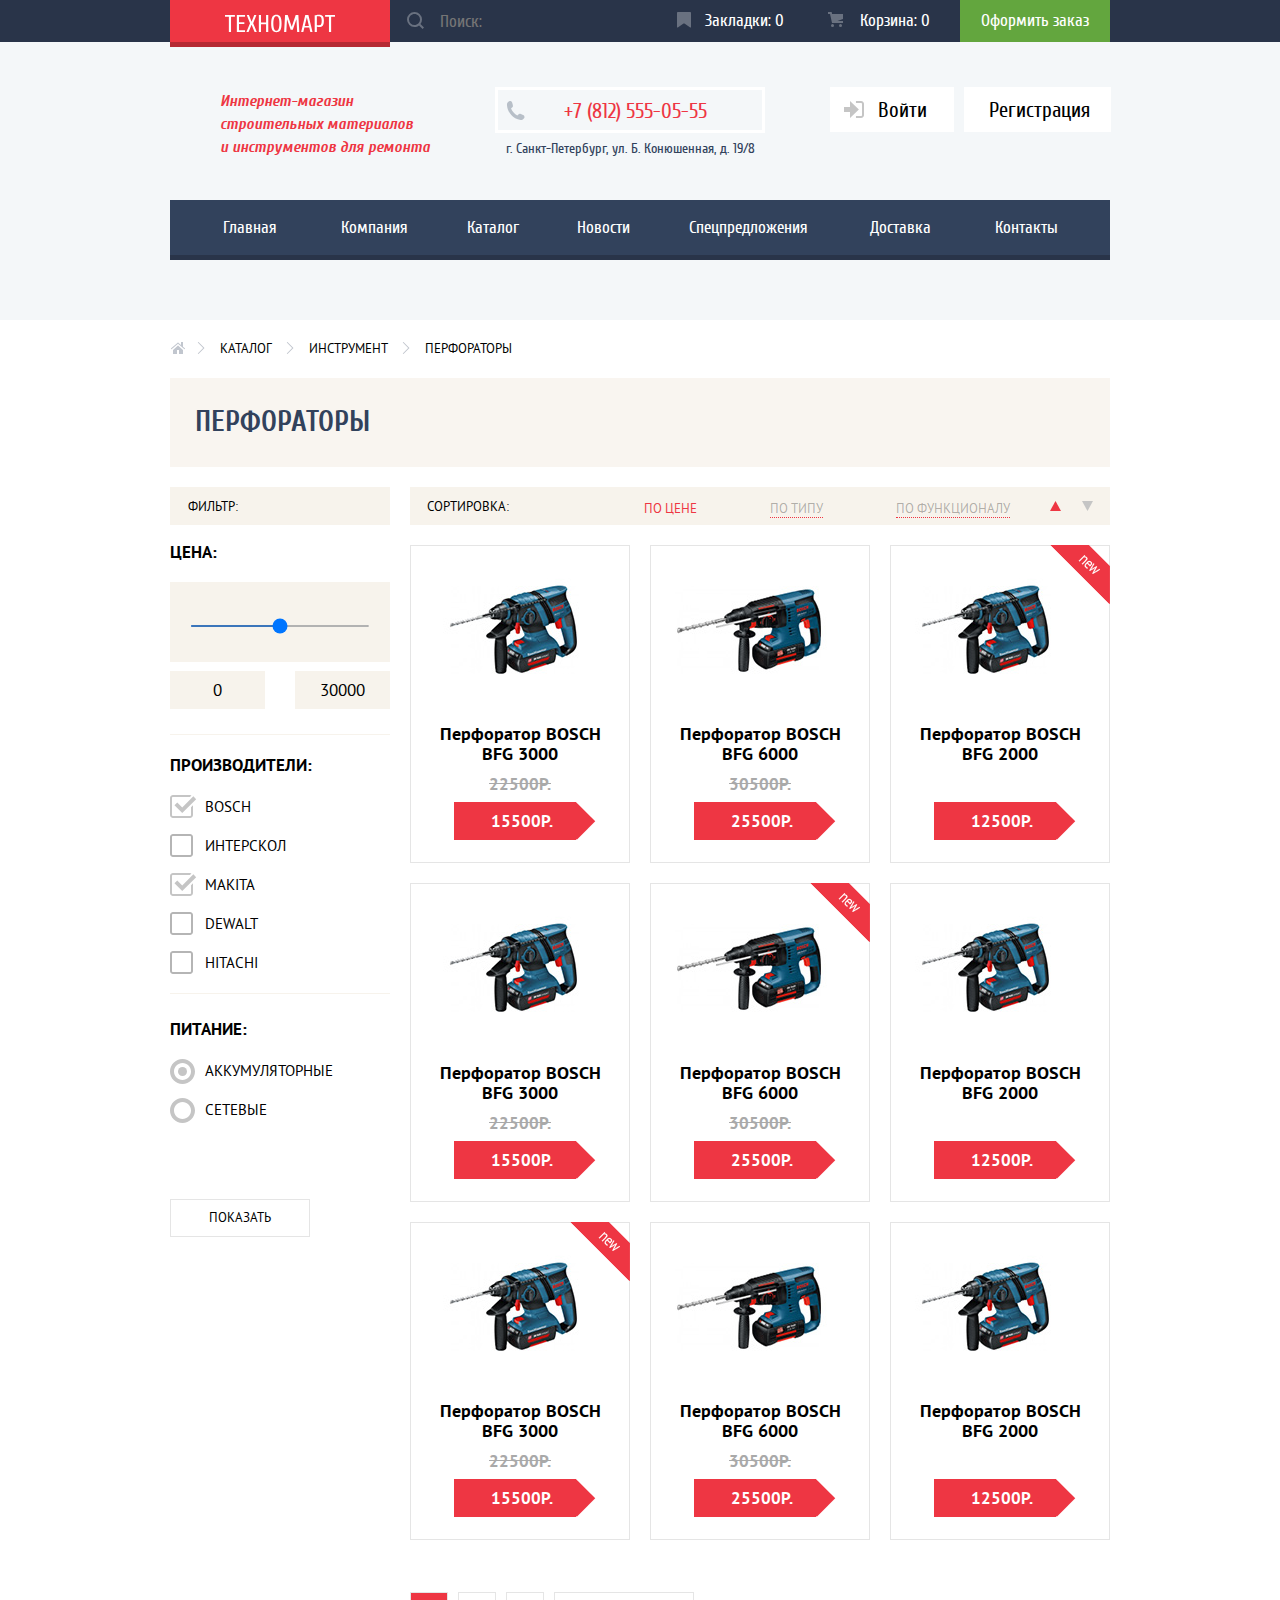
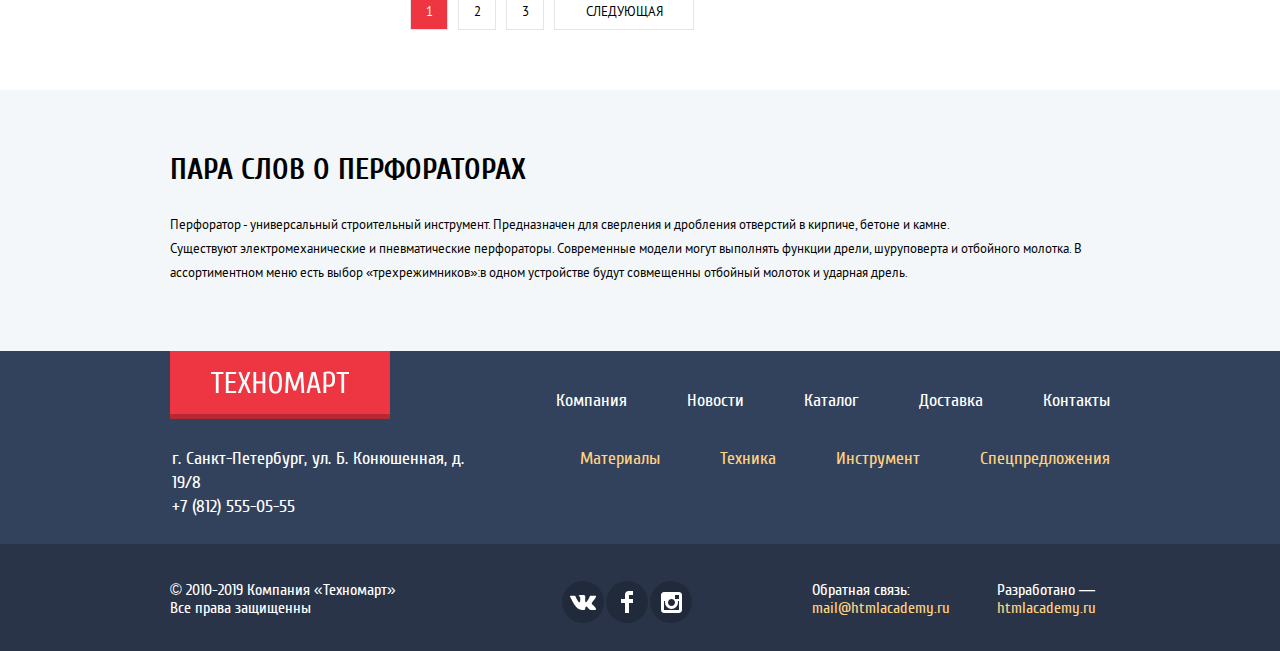
==== commit 036e5421: "Заканчиваю проект" ====
--- a/catalog.html
+++ b/catalog.html
@@ -12,7 +12,7 @@
         <div class="wrapper">
           <div class="header-first-lvl">
             <a href="index.html" class="logo-wrapper">
-              <img src="img/logo-technomart.svg" alt="Логотип Техномарта" class="logo header-logo">
+              <img src="img/logo-technomart.svg" alt="Логотип Техномарта" class="logo header-logo" width="111" height="38">
             </a>
             <form action="https://echo.htmlacademy.ru" method="get" class="search-block">
               <input type="search" name="search" class="search" placeholder="Поиск:">
@@ -114,65 +114,69 @@
               </fieldset>   
               <fieldset class="company-filter">
                 <legend>Производители:</legend>
-                  <p class="company">
+                <ul class="companies-list">
+                  <li class="company">
                     <label class="company-checkbox-label">
                       <input type="checkbox" name="Bosch" class="visually-hidden" checked> 
                       <svg class="checkbox-indicator" xmlns="http://www.w3.org/2000/svg" width="23" height="23" viewBox="0 0 23 23"><path d="M20 2c.542 0 1 .458 1 1v17c0 .542-.458 1-1 1H3c-.542 0-1-.458-1-1V3c0-.542.458-1 1-1h17m0-2H3C1.35 0 0 1.35 0 3v17c0 1.65 1.35 3 3 3h17c1.65 0 3-1.35 3-3V3c0-1.65-1.35-3-3-3z"/></svg>
                       <svg class="checkbox-indicator-active" xmlns="http://www.w3.org/2000/svg" width="27" height="23" viewBox="0 0 27 23"><path d="M7.285 7.486l-2.829 2.829 7.783 7.783L26.171 4.166l-2.828-2.829-11.104 11.102z"/><path d="M21 20c0 .542-.458 1-1 1H3c-.542 0-1-.458-1-1V3c0-.542.458-1 1-1h16.908L21.493.415A2.96 2.96 0 0 0 20 0H3C1.35 0 0 1.35 0 3v17c0 1.65 1.35 3 3 3h17c1.65 0 3-1.35 3-3v-9.829l-2 2V20z"/></svg>
                       Bosch
                     </label>
-                  </p>
-                  <p class="company">
+                  </li>
+                  <li class="company">
                     <label class="company-checkbox-label">
                       <input type="checkbox" name="Interskol" class="visually-hidden">
                       <svg class="checkbox-indicator" xmlns="http://www.w3.org/2000/svg" width="23" height="23" viewBox="0 0 23 23"><path d="M20 2c.542 0 1 .458 1 1v17c0 .542-.458 1-1 1H3c-.542 0-1-.458-1-1V3c0-.542.458-1 1-1h17m0-2H3C1.35 0 0 1.35 0 3v17c0 1.65 1.35 3 3 3h17c1.65 0 3-1.35 3-3V3c0-1.65-1.35-3-3-3z"/></svg>
                       <svg class="checkbox-indicator-active" xmlns="http://www.w3.org/2000/svg" width="27" height="23" viewBox="0 0 27 23"><path d="M7.285 7.486l-2.829 2.829 7.783 7.783L26.171 4.166l-2.828-2.829-11.104 11.102z"/><path d="M21 20c0 .542-.458 1-1 1H3c-.542 0-1-.458-1-1V3c0-.542.458-1 1-1h16.908L21.493.415A2.96 2.96 0 0 0 20 0H3C1.35 0 0 1.35 0 3v17c0 1.65 1.35 3 3 3h17c1.65 0 3-1.35 3-3v-9.829l-2 2V20z"/></svg>
                       Интерскол
                     </label>
-                  </p>
-                  <p class="company"> 
+                  </li>
+                  <li class="company"> 
                     <label class="company-checkbox-label">
                       <input type="checkbox" name="Makita" class="visually-hidden" checked> 
                       <svg class="checkbox-indicator" xmlns="http://www.w3.org/2000/svg" width="23" height="23" viewBox="0 0 23 23"><path d="M20 2c.542 0 1 .458 1 1v17c0 .542-.458 1-1 1H3c-.542 0-1-.458-1-1V3c0-.542.458-1 1-1h17m0-2H3C1.35 0 0 1.35 0 3v17c0 1.65 1.35 3 3 3h17c1.65 0 3-1.35 3-3V3c0-1.65-1.35-3-3-3z"/></svg>
                       <svg class="checkbox-indicator-active" xmlns="http://www.w3.org/2000/svg" width="27" height="23" viewBox="0 0 27 23"><path d="M7.285 7.486l-2.829 2.829 7.783 7.783L26.171 4.166l-2.828-2.829-11.104 11.102z"/><path d="M21 20c0 .542-.458 1-1 1H3c-.542 0-1-.458-1-1V3c0-.542.458-1 1-1h16.908L21.493.415A2.96 2.96 0 0 0 20 0H3C1.35 0 0 1.35 0 3v17c0 1.65 1.35 3 3 3h17c1.65 0 3-1.35 3-3v-9.829l-2 2V20z"/></svg>
                       Makita
                     </label>
-                  </p>
-                  <p class="company">  
+                  </li>
+                  <li class="company">  
                     <label class="company-checkbox-label">
                       <input type="checkbox" name="Dewalt" class="visually-hidden"> 
                       <svg class="checkbox-indicator" xmlns="http://www.w3.org/2000/svg" width="23" height="23" viewBox="0 0 23 23"><path d="M20 2c.542 0 1 .458 1 1v17c0 .542-.458 1-1 1H3c-.542 0-1-.458-1-1V3c0-.542.458-1 1-1h17m0-2H3C1.35 0 0 1.35 0 3v17c0 1.65 1.35 3 3 3h17c1.65 0 3-1.35 3-3V3c0-1.65-1.35-3-3-3z"/></svg>
                       <svg class="checkbox-indicator-active" xmlns="http://www.w3.org/2000/svg" width="27" height="23" viewBox="0 0 27 23"><path d="M7.285 7.486l-2.829 2.829 7.783 7.783L26.171 4.166l-2.828-2.829-11.104 11.102z"/><path d="M21 20c0 .542-.458 1-1 1H3c-.542 0-1-.458-1-1V3c0-.542.458-1 1-1h16.908L21.493.415A2.96 2.96 0 0 0 20 0H3C1.35 0 0 1.35 0 3v17c0 1.65 1.35 3 3 3h17c1.65 0 3-1.35 3-3v-9.829l-2 2V20z"/></svg>
                       Dewalt
                     </label>
-                  </p>
-                  <p class="company">  
+                  </li>
+                  <li class="company">  
                     <label class="company-checkbox-label">
                       <input type="checkbox" name="Hitachi" class="visually-hidden">
                       <svg class="checkbox-indicator" xmlns="http://www.w3.org/2000/svg" width="23" height="23" viewBox="0 0 23 23"><path d="M20 2c.542 0 1 .458 1 1v17c0 .542-.458 1-1 1H3c-.542 0-1-.458-1-1V3c0-.542.458-1 1-1h17m0-2H3C1.35 0 0 1.35 0 3v17c0 1.65 1.35 3 3 3h17c1.65 0 3-1.35 3-3V3c0-1.65-1.35-3-3-3z"/></svg>
                       <svg class="checkbox-indicator-active" xmlns="http://www.w3.org/2000/svg" width="27" height="23" viewBox="0 0 27 23"><path d="M7.285 7.486l-2.829 2.829 7.783 7.783L26.171 4.166l-2.828-2.829-11.104 11.102z"/><path d="M21 20c0 .542-.458 1-1 1H3c-.542 0-1-.458-1-1V3c0-.542.458-1 1-1h16.908L21.493.415A2.96 2.96 0 0 0 20 0H3C1.35 0 0 1.35 0 3v17c0 1.65 1.35 3 3 3h17c1.65 0 3-1.35 3-3v-9.829l-2 2V20z"/></svg>
                       Hitachi
                     </label>
-                  </p>
+                  </li>
+                </ul>
               </fieldset>
               <fieldset class="charge-filter">
                 <legend>Питание:</legend>
-                  <p class="charge">                  
+                <ul class="charge-list">
+                  <li class="charge">                  
                     <label class="charge-radio-label">
                       <input type="radio" name="charge" class="visually-hidden" checked>
                       <svg class="radio-indicator" xmlns="http://www.w3.org/2000/svg" width="25" height="25" viewBox="0 0 25 25"><path d="M12.5 4c4.687 0 8.5 3.813 8.5 8.5 0 4.687-3.813 8.5-8.5 8.5C7.813 21 4 17.187 4 12.5 4 7.813 7.813 4 12.5 4m0-4C5.597 0 0 5.597 0 12.5S5.597 25 12.5 25 25 19.403 25 12.5 19.403 0 12.5 0z"/></svg>
                       <svg class="radio-indicator-active" xmlns="http://www.w3.org/2000/svg" width="25" height="25" viewBox="0 0 25 25"><path d="M12.5 4c4.687 0 8.5 3.813 8.5 8.5 0 4.687-3.813 8.5-8.5 8.5C7.813 21 4 17.187 4 12.5 4 7.813 7.813 4 12.5 4m0-4C5.597 0 0 5.597 0 12.5S5.597 25 12.5 25 25 19.403 25 12.5 19.403 0 12.5 0z"/><circle cx="12.5" cy="12.5" r="4.5"/></svg>
                       Аккумуляторные
                     </label>
-                  </p>
-                  <p class="charge"> 
+                  </li>
+                  <li class="charge"> 
                     <label class="charge-radio-label">
                       <input type="radio" name="charge" class="visually-hidden">
                       <svg class="radio-indicator" xmlns="http://www.w3.org/2000/svg" width="25" height="25" viewBox="0 0 25 25"><path d="M12.5 4c4.687 0 8.5 3.813 8.5 8.5 0 4.687-3.813 8.5-8.5 8.5C7.813 21 4 17.187 4 12.5 4 7.813 7.813 4 12.5 4m0-4C5.597 0 0 5.597 0 12.5S5.597 25 12.5 25 25 19.403 25 12.5 19.403 0 12.5 0z"/></svg>
                       <svg class="radio-indicator-active" xmlns="http://www.w3.org/2000/svg" width="25" height="25" viewBox="0 0 25 25"><path d="M12.5 4c4.687 0 8.5 3.813 8.5 8.5 0 4.687-3.813 8.5-8.5 8.5C7.813 21 4 17.187 4 12.5 4 7.813 7.813 4 12.5 4m0-4C5.597 0 0 5.597 0 12.5S5.597 25 12.5 25 25 19.403 25 12.5 19.403 0 12.5 0z"/><circle cx="12.5" cy="12.5" r="4.5"/></svg>
                       Сетевые 
                     </label>
-                  </p>
+                  </li>
+                </ul>
               </fieldset>
               <button type="submit" value="Показать" class="show-result">Показать</button>
             </form>
@@ -206,123 +210,105 @@
               <div class="goods-first-column">
                 <ul class="popular-item-list">
                   <li class="popular-item">
-                    <article>
-                      <img src="img/perforator-3000.jpg" alt="Перфоратор BOSCH BFG 3000" class="popular-item-photo">
-                      <div class="popular-item-hover">
-                        <span><a href="#" class="to-buy">Купить</a></span>
-                        <span><a href="#" class="add-to-bookmarks">В закладки</a></span>
-                      </div>
-                      <h3 class="popular-item-name"><a href="#">Перфоратор BOSCH BFG 3000</a></h3>
-                      <span class="old-price">22500Р.</span>
-                      <span class="current-price">15500Р.</span>
-                      </article>
-                  </li>
-                  <li class="popular-item">
-                    <article>
-                      <img src="img/perforator-6000.jpg" alt="Перфоратор BOSCH BFG 6000" class="popular-item-photo">
-                      <div class="popular-item-hover">
-                        <span><a href="#" class="to-buy">Купить</a></span>
-                        <span><a href="#" class="add-to-bookmarks">В закладки</a></span>
-                      </div>
-                      <h3 class="popular-item-name"><a href="#">Перфоратор BOSCH BFG 6000</a></h3>
+                    <img src="img/perforator-3000.jpg" alt="Перфоратор BOSCH BFG 3000" class="popular-item-photo" width="218" height="170">
+                    <div class="popular-item-hover">
+                      <a href="catalog-popup.html" class="to-buy modal-link">Купить</a>
+                      <a href="#" class="add-to-bookmarks">В закладки</a>
+                    </div>
+                    <h3 class="popular-item-name"><a href="#">Перфоратор BOSCH BFG 3000</a></h3>
+                    <span class="old-price">22500Р.</span>
+                    <span class="current-price">15500Р.</span>
+                  </li>
+                  <li class="popular-item">
+                    <img src="img/perforator-6000.jpg" alt="Перфоратор BOSCH BFG 6000" class="popular-item-photo" width="218" height="170">
+                    <div class="popular-item-hover">
+                      <a href="catalog-popup.html" class="to-buy modal-link">Купить</a>
+                      <a href="#" class="add-to-bookmarks">В закладки</a>
+                    </div>
+                    <h3 class="popular-item-name"><a href="#">Перфоратор BOSCH BFG 6000</a></h3>
                       <span class="old-price">30500Р.</span>
-                      <span class="current-price">25500Р.</span>
-                    </article>
-                  </li>
-                  <li class="popular-item">
-                    <article>
-                      <div class="new"></div>
-                      <img src="img/perforator-2000.jpg" alt="Перфоратор BOSCH BFG 2000" class="popular-item-photo">
-                      <div class="popular-item-hover">
-                        <span><a href="#" class="to-buy">Купить</a></span>
-                        <span><a href="#" class="add-to-bookmarks">В закладки</a></span>
-                      </div>
-                      <h3 class="popular-item-name"><a href="#">Перфоратор BOSCH BFG 2000</a></h3>
-                      <span class="old-price old-price-hidden">22500Р.</span>
-                      <span class="current-price">12500Р.</span>
-                    </article>
+                    <span class="current-price">25500Р.</span>
+                  </li>
+                  <li class="popular-item">
+                    <div class="new"></div>
+                    <img src="img/perforator-2000.jpg" alt="Перфоратор BOSCH BFG 2000" class="popular-item-photo" width="218" height="170">
+                    <div class="popular-item-hover">
+                      <a href="catalog-popup.html" class="to-buy modal-link">Купить</a>
+                      <a href="#" class="add-to-bookmarks">В закладки</a>
+                    </div>
+                    <h3 class="popular-item-name"><a href="#">Перфоратор BOSCH BFG 2000</a></h3>
+                    <span class="old-price old-price-hidden">22500Р.</span>
+                    <span class="current-price">12500Р.</span>
                   </li>
                 </ul>
               </div>
               <div class="goods-second-column">
                 <ul class="popular-item-list">
                   <li class="popular-item">
-                    <article>
-                      <img src="img/perforator-3000.jpg" alt="Перфоратор BOSCH BFG 3000" class="popular-item-photo">
-                      <div class="popular-item-hover">
-                        <span><a href="#" class="to-buy">Купить</a></span>
-                        <span><a href="#" class="add-to-bookmarks">В закладки</a></span>
-                      </div>
-                      <h3 class="popular-item-name"><a href="#">Перфоратор BOSCH BFG 3000</a></h3>
-                      <span class="old-price">22500Р.</span>
-                      <span class="current-price">15500Р.</span>
-                      </article>
-                  </li>
-                  <li class="popular-item">
-                    <article>
-                      <div class="new"></div>
-                      <img src="img/perforator-6000.jpg" alt="Перфоратор BOSCH BFG 6000" class="popular-item-photo">
-                      <div class="popular-item-hover">
-                        <span><a href="#" class="to-buy">Купить</a></span>
-                        <span><a href="#" class="add-to-bookmarks">В закладки</a></span>
-                      </div>
-                      <h3 class="popular-item-name"><a href="#">Перфоратор BOSCH BFG 6000</a></h3>
-                      <span class="old-price">30500Р.</span>
-                      <span class="current-price">25500Р.</span>
-                    </article>
-                  </li>
-                  <li class="popular-item">
-                    <article>
-                      <img src="img/perforator-2000.jpg" alt="Перфоратор BOSCH BFG 2000" class="popular-item-photo">
-                      <div class="popular-item-hover">
-                        <span><a href="#" class="to-buy">Купить</a></span>
-                        <span><a href="#" class="add-to-bookmarks">В закладки</a></span>
-                      </div>
-                      <h3 class="popular-item-name"><a href="#">Перфоратор BOSCH BFG 2000</a></h3>
-                      <span class="old-price old-price-hidden">22500Р.</span>
-                      <span class="current-price">12500Р.</span>
-                    </article>
+                    <img src="img/perforator-3000.jpg" alt="Перфоратор BOSCH BFG 3000" class="popular-item-photo" width="218" height="170">
+                    <div class="popular-item-hover">
+                      <a href="catalog-popup.html" class="to-buy modal-link">Купить</a>
+                      <a href="#" class="add-to-bookmarks">В закладки</a>
+                    </div>
+                    <h3 class="popular-item-name"><a href="#">Перфоратор BOSCH BFG 3000</a></h3>
+                    <span class="old-price">22500Р.</span>
+                    <span class="current-price">15500Р.</span>
+                  </li>
+                  <li class="popular-item">
+                    <div class="new"></div>
+                    <img src="img/perforator-6000.jpg" alt="Перфоратор BOSCH BFG 6000" class="popular-item-photo" width="218" height="170">
+                    <div class="popular-item-hover">
+                      <a href="catalog-popup.html" class="to-buy modal-link">Купить</a>
+                      <a href="#" class="add-to-bookmarks">В закладки</a>
+                    </div>
+                    <h3 class="popular-item-name"><a href="#">Перфоратор BOSCH BFG 6000</a></h3>
+                    <span class="old-price">30500Р.</span>
+                    <span class="current-price">25500Р.</span>
+                  </li>
+                  <li class="popular-item">
+                    <img src="img/perforator-2000.jpg" alt="Перфоратор BOSCH BFG 2000" class="popular-item-photo" width="218" height="170">
+                    <div class="popular-item-hover">
+                      <a href="catalog-popup.html" class="to-buy modal-link">Купить</a>
+                      <a href="#" class="add-to-bookmarks">В закладки</a>
+                    </div>
+                    <h3 class="popular-item-name"><a href="#">Перфоратор BOSCH BFG 2000</a></h3>
+                    <span class="old-price old-price-hidden">22500Р.</span>
+                    <span class="current-price">12500Р.</span>
                   </li>
                 </ul>
               </div>
               <div class="goods-third-column">
                 <ul class="popular-item-list">
                   <li class="popular-item">
-                    <article>
-                      <div class="new"></div>
-                      <img src="img/perforator-3000.jpg" alt="Перфоратор BOSCH BFG 3000" class="popular-item-photo">
-                      <div class="popular-item-hover">
-                        <span><a href="#" class="to-buy">Купить</a></span>
-                        <span><a href="#" class="add-to-bookmarks">В закладки</a></span>
-                      </div>
-                      <h3 class="popular-item-name"><a href="#">Перфоратор BOSCH BFG 3000</a></h3>
-                      <span class="old-price">22500Р.</span>
-                      <span class="current-price">15500Р.</span>
-                      </article>
-                  </li>
-                  <li class="popular-item">
-                    <article>
-                      <img src="img/perforator-6000.jpg" alt="Перфоратор BOSCH BFG 6000" class="popular-item-photo">
-                      <div class="popular-item-hover">
-                        <span><a href="#" class="to-buy">Купить</a></span>
-                        <span><a href="#" class="add-to-bookmarks">В закладки</a></span>
-                      </div>
-                      <h3 class="popular-item-name"><a href="#">Перфоратор BOSCH BFG 6000</a></h3>
-                      <span class="old-price">30500Р.</span>
-                      <span class="current-price">25500Р.</span>
-                    </article>
-                  </li>
-                  <li class="popular-item">
-                    <article>
-                      <img src="img/perforator-2000.jpg" alt="Перфоратор BOSCH BFG 2000" class="popular-item-photo">
-                      <div class="popular-item-hover">
-                        <span><a href="#" class="to-buy">Купить</a></span>
-                        <span><a href="#" class="add-to-bookmarks">В закладки</a></span>
-                      </div>
-                      <h3 class="popular-item-name"><a href="#">Перфоратор BOSCH BFG 2000</a></h3>
-                      <span class="old-price old-price-hidden">22500Р.</span>
-                      <span class="current-price">12500Р.</span>
-                    </article>
+                    <div class="new"></div>
+                    <img src="img/perforator-3000.jpg" alt="Перфоратор BOSCH BFG 3000" class="popular-item-photo" width="218" height="170">
+                    <div class="popular-item-hover">
+                      <a href="catalog-popup.html" class="to-buy modal-link">Купить</a>
+                      <a href="#" class="add-to-bookmarks">В закладки</a>
+                    </div>
+                    <h3 class="popular-item-name"><a href="#">Перфоратор BOSCH BFG 3000</a></h3>
+                    <span class="old-price">22500Р.</span>
+                    <span class="current-price">15500Р.</span>
+                  </li>
+                  <li class="popular-item">
+                    <img src="img/perforator-6000.jpg" alt="Перфоратор BOSCH BFG 6000" class="popular-item-photo" width="218" height="170">
+                    <div class="popular-item-hover">
+                      <a href="catalog-popup.html" class="to-buy modal-link">Купить</a>
+                      <a href="#" class="add-to-bookmarks">В закладки</a>
+                    </div>
+                    <h3 class="popular-item-name"><a href="#">Перфоратор BOSCH BFG 6000</a></h3>
+                    <span class="old-price">30500Р.</span>
+                    <span class="current-price">25500Р.</span>
+                  </li>
+                  <li class="popular-item">
+                    <img src="img/perforator-2000.jpg" alt="Перфоратор BOSCH BFG 2000" class="popular-item-photo" width="218" height="170">
+                    <div class="popular-item-hover">
+                      <a href="catalog-popup.html" class="to-buy modal-link">Купить</a>
+                      <a href="#" class="add-to-bookmarks">В закладки</a>
+                    </div>
+                    <h3 class="popular-item-name"><a href="#">Перфоратор BOSCH BFG 2000</a></h3>
+                    <span class="old-price old-price-hidden">22500Р.</span>
+                    <span class="current-price">12500Р.</span>
                   </li>
                 </ul>
               </div>   
@@ -353,50 +339,50 @@
       </div>
     </main>
     <footer class="catalog-footer">
-        <div class="footer-background-1">
-          <div class="wrapper">
-            <div class="footer-first-lvl">
-              <a href="#"><img src="img/logo-technomart.svg" width="220" height="68" alt="Логотип Техномарта" class="logo footer-logo"></a>
-              <ul class="site-navigation">
-                <li><a href="#">Компания</a></li>
-                <li><a href="#">Новости</a></li>
-                <li><a href="catalog.html">Каталог</a></li>
-                <li><a href="#">Доставка</a></li>
-                <li><a href="#">Контакты</a></li>
-              </ul>
-            </div>
-            <div class="footer-second-lvl">
-              <div class="footer-contacts">
-                <address class="footer-address">г. Санкт-Петербург, ул. Б. Конюшенная, д. 19/8</address>
-                <a href="#" class="footer-telephone">+7 (812) 555-05-55</a>
-              </div>
-              <ul class="footer-catalog-navigation">
-                <li><a href="#">Материалы</a></li>
-                <li><a href="#">Техника</a></li>
-                <li><a href="#">Инструмент</a></li>
-                <li><a href="#">Спецпредложения</a></li>
-              </ul>
-            </div>
-          </div>
-        </div>
-        <div class="footer-background-2">
-          <div class="wrapper">
-            <div class="footer-third-lvl">
-              <p class="all-rights">© 2010-2019 Компания «Техномарт» Все права защищенны</p>
-              <ul class="social-btns-list">
-                <li><a href="#" class="social-btn social-btn-vk" aria-label="Мы в Вконтакте"></a></li>
-                <li><a href="#" class="social-btn social-btn-fb" aria-label="Мы в Фейсбук"></a></li>
-                <li><a href="#" class="social-btn social-btn-inst" aria-label="Мы в Инстаграм"></a></li>
-              </ul>
-              <div class="developer-block">
-                <p class="feedback">Обратная связь: <a href="#">mail@htmlacademy.ru</a></p>
-                <p class="site-developer">Разработано — <a href="https://htmlacademy.ru/intensive/htmlcss">htmlacademy.ru</a></p>
-              </div>
-            </div> 
-          </div>
-        </div> 
-      </footer>
-    <section class="modal-added-in-basket">
+      <div class="footer-background-1">
+        <div class="wrapper">
+          <div class="footer-first-lvl">
+            <a href="index.html"><img src="img/logo-technomart.svg" width="220" height="68" alt="Логотип Техномарта" class="logo footer-logo"></a>
+            <ul class="site-navigation">
+              <li><a href="#">Компания</a></li>
+              <li><a href="#">Новости</a></li>
+              <li><a href="catalog.html">Каталог</a></li>
+              <li><a href="#">Доставка</a></li>
+              <li><a href="#">Контакты</a></li>
+            </ul>
+          </div>
+          <div class="footer-second-lvl">
+            <div class="footer-contacts">
+              <address class="footer-address">г. Санкт-Петербург, ул. Б. Конюшенная, д. 19/8</address>
+              <a href="#" class="footer-telephone">+7 (812) 555-05-55</a>
+            </div>
+            <ul class="footer-catalog-navigation">
+              <li><a href="#">Материалы</a></li>
+              <li><a href="#">Техника</a></li>
+              <li><a href="#">Инструмент</a></li>
+              <li><a href="#">Спецпредложения</a></li>
+            </ul>
+          </div>
+        </div>
+      </div>
+      <div class="footer-background-2">
+        <div class="wrapper">
+          <div class="footer-third-lvl">
+            <p class="all-rights">© 2010-2019 Компания «Техномарт» Все права защищенны</p>
+            <ul class="social-btns-list">
+              <li><a href="#" class="social-btn social-btn-vk" aria-label="Мы в Вконтакте"></a></li>
+              <li><a href="#" class="social-btn social-btn-fb" aria-label="Мы в Фейсбук"></a></li>
+              <li><a href="#" class="social-btn social-btn-inst" aria-label="Мы в Инстаграм"></a></li>
+            </ul>
+            <div class="developer-block">
+              <p class="feedback">Обратная связь: <a href="#">mail@htmlacademy.ru</a></p>
+              <p class="site-developer">Разработано — <a href="https://htmlacademy.ru/intensive/htmlcss">htmlacademy.ru</a></p>
+            </div>
+          </div> 
+        </div>
+      </div> 
+    </footer>
+    <section class="modal modal-added-in-basket">
       <h2 class="visually-hidden">Вы добавили товар в корзину</h2>
       <p>Товар добавлен в корзину!</p>
       <div class="next-actions">
@@ -405,6 +391,6 @@
       </div>
       <button type="button" class="modal-close">Закрыть</button>
     </section>
-    <script src="script.js"></script>
+    <script src="js/script.js"></script>
   </body>
 </html>--- a/css/style.css
+++ b/css/style.css
@@ -137,11 +137,11 @@
     padding: 12px 55px;
 }
 
-.header-logo:hover {
+.logo:hover {
     background-color: #ca2c37;
 }
 
-.header-logo:active {
+.logo:active {
     background-color: #ba2732;
 }
 
@@ -191,9 +191,9 @@
 .make-an-order {
     background-color: #63a63e;
     width: 150px;
-    height: 42px;
+    min-height: 42px;
     padding: 12px 21px;
-    padding-bottom: 15px;
+    padding-bottom: 9px;
     margin-left: auto;
 }
 
@@ -209,9 +209,9 @@
 .basket {
     display: block;
     width: 150px;
-    height: 42px;
+    min-height: 42px;
     padding-top: 12px;
-    padding-bottom: 14px;
+    padding-bottom: 9px;
     padding-left: 50px;
     padding-right: 29px;
 }
@@ -237,9 +237,9 @@
 .bookmarks {
     display: block;
     width: 150px;
-    height: 42px;
+    min-height: 42px;
     padding-top: 12px;
-    padding-bottom: 14px;
+    padding-bottom: 9px;
     padding-left: 45px;
     padding-right: 25px;
 }
@@ -326,7 +326,7 @@
     min-height: 45px;
     padding-top: 11px;
     padding-bottom: 8px;
-    padding-left: 67px;
+    padding-left: 66px;
     padding-right: 53px;
     position: relative;
 }
@@ -540,11 +540,12 @@
     -ms-flex-wrap: wrap;
         flex-wrap: wrap;
     background-color: #32425c;
+    -webkit-box-shadow: 0 -5px 0 0 #293449 inset;
+            box-shadow: 0 -5px 0 0 #293449 inset;
 }
 
 .main-navigation li {
     min-height: 60px;
-    background-color: #32425c;
 }
 
 .main-navigation a {
@@ -554,8 +555,7 @@
     padding-bottom: 24px;
     font-size: 17px;
     line-height: 17px;
-    -webkit-box-shadow: 0 -5px 0 0 #293449 inset;
-            box-shadow: 0 -5px 0 0 #293449 inset;
+   
 }
 
 a.main-navigation-item-1 {
@@ -604,7 +604,7 @@
 
 .breadcrumbs {
     color: #000000;
-    font-family: "PT Sans", "Arial", sans-serif;
+    font-family: "PTSans", "Arial", sans-serif;
     font-size: 13px;
     line-height: 18px;
     list-style: none;
@@ -615,6 +615,8 @@
     display: -webkit-box;
     display: -ms-flexbox;
     display: flex;
+    -ms-flex-wrap: wrap;
+        flex-wrap: wrap;
 }
 
 .breadcrumbs a {
@@ -675,7 +677,7 @@
 }
 
 .filters {
-    font-family: "PT Sans", "Arial", sans-serif;
+    font-family: "PTSans", "Arial", sans-serif;
     width: 220px;
     margin-right: 20px;
 }
@@ -713,7 +715,14 @@
     height: 80px;
     background-color: #f7f3ec;
     padding: 39px 20px;
+    padding-top: 30px;
     margin-bottom: 9px;
+}
+
+.range-price input {
+    width: 180px;
+    height: 2px;
+    background-color: #d7dcde;
 }
 
 .price-flex-container {
@@ -762,8 +771,10 @@
     margin-bottom: 20px;
 }
 
-.company-filter p {
-    margin: 0;
+.company-filter ul {
+    margin: 0;
+    padding: 0;
+    list-style: none;
 }
 
 .company-filter legend {
@@ -796,38 +807,49 @@
     top: 0;
     left: 0;
     width: 27px;
-    height: 27px;
+    height: 23px;
     fill: #b5b5b5;
-}
-
-.company-checkbox-label input[type="checkbox"]:checked + .checkbox-indicator {
+    padding-right: 4px;
+}
+
+input[type="checkbox"]:checked + .checkbox-indicator {
     display: none;
 }
 
-.company-checkbox-label input[type="checkbox"]:checked + .checkbox-indicator + .checkbox-indicator-active {
+input[type="checkbox"]:checked + .checkbox-indicator + .checkbox-indicator-active {
     display: block;
     position: absolute;
     top: 0;
     left: 0;
     width: 27px;
-    height: 27px;
+    height: 23px;
     fill: #c5c5c5;
 }
 
-.company-checkbox-label input[type="checkbox"] + .checkbox-indicator:hover {
+input[type="checkbox"] + .checkbox-indicator:hover {
     fill: #c5c5c5;
 }
 
-.company-checkbox-label input[type="checkbox"]:disabled + .checkbox-indicator {
+input[type="checkbox"]:focus + .checkbox-indicator {
+    outline: thin dotted;
+    outline: 5px auto -webkit-focus-ring-color;
+}
+
+input[type="checkbox"]:disabled + .checkbox-indicator {
     fill: #b5b5b5;
     fill-opacity: 0.3;
 }
 
-.company-checkbox-label input[type="checkbox"] + .checkbox-indicator + .checkbox-indicator-active:hover {
+input[type="checkbox"] + .checkbox-indicator + .checkbox-indicator-active:hover {
     fill: #b5b5b5;
 }
 
-.company-checkbox-label input[type="checkbox"]:disabled + .checkbox-indicator + .checkbox-indicator-active {
+input[type="checkbox"]:focus + .checkbox-indicator + .checkbox-indicator-active {
+    outline: thin dotted;
+    outline: 5px auto -webkit-focus-ring-color;
+}
+
+input[type="checkbox"]:disabled + .checkbox-indicator + .checkbox-indicator-active {
     fill: #b5b5b5;
     fill-opacity: 0.3;
 }
@@ -866,11 +888,11 @@
     fill: #c5c5c5;
 }
 
-.charge-radio-label input[type="radio"]:checked + .radio-indicator {
+input[type="radio"]:checked + .radio-indicator {
     display: none;
 }
 
-.charge-radio-label input[type="radio"]:checked + .radio-indicator + .radio-indicator-active {
+input[type="radio"]:checked + .radio-indicator + .radio-indicator-active {
     display: block;
     position: absolute;
     top: 0;
@@ -880,32 +902,44 @@
     fill: #c5c5c5;
 }
 
-.charge-radio-label input[type="radio"] + .radio-indicator:hover {
+input[type="radio"] + .radio-indicator:hover {
     fill: #b5b5b5;
 }
 
-.charge-radio-label input[type="radio"]:disabled + .radio-indicator {
+input[type="radio"]:focus + .radio-indicator {
+    outline: thin dotted;
+    outline: 5px auto -webkit-focus-ring-color;
+}
+
+input[type="radio"]:disabled + .radio-indicator {
     fill: #b5b5b5;
     fill-opacity: 0.3;
 }
 
-.charge-radio-label input[type="radio"] + .radio-indicator + .radio-indicator-active:hover {
+input[type="radio"] + .radio-indicator + .radio-indicator-active:hover {
     fill: #b5b5b5;
 }
 
-.charge-radio-label input[type="radio"]:disabled + .radio-indicator + .radio-indicator-active {
+input[type="radio"]:focus + .radio-indicator + .radio-indicator-active {
+    outline: thin dotted;
+    outline: 5px auto -webkit-focus-ring-color;
+}
+
+input[type="radio"]:disabled + .radio-indicator + .radio-indicator-active {
     fill: #b5b5b5;
     fill-opacity: 0.3;
 }
 
-.charge-filter p {
-    margin: 0;
+.charge-filter ul {
+    margin: 0;
+    padding: 0;
+    list-style: none;
 }
 
 .filters .show-result {
     padding: 0;
     font: inherit;
-    margin-top: 65px;
+    margin-top: 62px;
     background-color: transparent;
     color: #000000;
     font-size: 13px;
@@ -924,7 +958,7 @@
 
 .assortment {
     background-color: #f7f3ec;
-    font-family: "PT Sans", "Arial", sans-serif;
+    font-family: "PTSans", "Arial", sans-serif;
     display: -webkit-box;
     display: -ms-flexbox;
     display: flex;
@@ -952,6 +986,8 @@
     display: -webkit-box;
     display: -ms-flexbox;
     display: flex;
+    -ms-flex-wrap: wrap;
+        flex-wrap: wrap;
     margin-left: 135px;
     margin-right: 40px;
     width: 560px;
@@ -984,7 +1020,7 @@
     border-bottom: 1px solid #ee3643;
 }
 
-.assortment-buttons {
+ul.assortment-buttons {
     font-size: 0;
     display: -webkit-box;
     display: -ms-flexbox;
@@ -993,6 +1029,7 @@
         -ms-flex-pack: justify;
             justify-content: space-between;
     width: 65px;
+    padding-top: 3px;
 }
 
 .arrow-up,
@@ -1008,6 +1045,11 @@
     background-position: 100% 3px;
 }
 
+.inactive .arrow-down {
+    display: block;
+    fill: #c5c5c5;
+}
+
 .assortment-buttons .active {
     display: block;
     width: 11px;
@@ -1016,12 +1058,14 @@
     background-position: 100% 3px;
 }
 
-.assortment-buttons li:hover{
-    color: #000000;
-}
-
-.assortment-buttons li:active{
-    color: #ee3643;
+.active .arrow-up {
+    display: block;
+    fill: #ee3643;
+}
+
+.arrow-down:hover,
+.arrow-up:hover {
+    fill: #000000;
 }
 
 .about-perforators-background {
@@ -1032,8 +1076,8 @@
     background-color: #f3f7f9;
     color: #000000;
     padding-top: 65px;
-    padding-bottom: 70px;
-    padding-right: 50px;
+    padding-bottom: 53px;
+    padding-right: 20px;
 }
 
 .about-perforators h2 {
@@ -1041,7 +1085,7 @@
     margin: 0;
     font-size: 30px;
     line-height: 30px;
-    margin-bottom: 30px;
+    margin-bottom: 28px;
     text-transform: uppercase;
 }
 
@@ -1195,8 +1239,9 @@
     color: #ffffff;
     background-color: rgba(0, 0, 0, 0.1);
     width: 135px;
-    height: 38px;
-    padding-bottom: 14px;
+    padding: 5px;
+    min-height: 38px;
+    padding-bottom: 9px;
     padding-top: 12px;
     text-align: center;
 }
@@ -1281,11 +1326,11 @@
 }
 
 .slide-item b {
-    top: 26px;
+    top: 23px;
 }
 
 .slide-item span {
-    top: 64px;
+    top: 61px;
 }
 
 .slide-item a {
@@ -1294,9 +1339,9 @@
     left: 25px;
     display: block;
     width: 195px;
-    height: 38px;
-    padding: 47px;
-    padding-bottom: 16px;
+    min-height: 38px;
+    padding: 46px;
+    padding-bottom: 9px;
     padding-top: 12px;
 }
 
@@ -1351,7 +1396,7 @@
 
 .gray-block {
     background-color: #f9f5f0;
-    min-height: 89px;
+    height: 89px;
     display: -webkit-box;
     display: -ms-flexbox;
     display: flex;
@@ -1396,7 +1441,8 @@
     display: -webkit-box;
     display: -ms-flexbox;
     display: flex;
-    margin-top: 20px;
+    -ms-flex-wrap: wrap;
+        flex-wrap: wrap;
 }
 
 .popular-item {
@@ -1405,12 +1451,17 @@
     min-height: 316px;
     border: 1px solid #e5e5e5;
     margin-right: 20px;
+    margin-top: 20px;
     text-align: center;
     position: relative;
 }
 
 .popular-item:nth-child(4n) {
     margin-right: 0;
+}
+
+.goods-wrapper .popular-item:nth-child(4n) {
+    margin-right: 20px;
 }
 
 .goods-wrapper .popular-item:nth-child(3n) {
@@ -1452,7 +1503,7 @@
     position: relative;
     margin-left: 43px;
     margin-right: 41px;
-    margin-bottom: 20px;
+    margin-bottom: 22px;
 }
 
 .popular-item .current-price::after {
@@ -1669,6 +1720,7 @@
 .services {
     background-color: #f4f7f9;
     margin-top: 65px;
+    
 }
 
 .top-block {
@@ -1704,6 +1756,7 @@
 .second-slider-buttons {
     list-style: none;
     padding: 0;
+    padding-bottom: 15px;
     margin: 0;
     min-height: 180px;
     width: 240px;
@@ -1712,14 +1765,14 @@
 .second-slider-button label {
     display: block;
     width: 240px;
-    height: 61px;
+    min-height: 61px;
     background-color: #32425c;
     color: #ffffff;
     font-weight: bold;
     font-size: 21px;
     line-height: 30px;
     padding-top: 15px;
-    padding-bottom: 22px;
+    padding-bottom: 16px;
     padding-right: 10px;
     padding-left: 23px;
     cursor: pointer;
@@ -1767,6 +1820,7 @@
     display: none;
     width: 620px;
     min-height: 282px;
+    padding-bottom: 15px;
 }
 
 #second-slider-slide-1 p {
@@ -1821,6 +1875,7 @@
 .about-us {
     width: 960px;
     padding: 0 10px;
+    padding-bottom: 82px;
     margin: 0 auto;;
     padding-top: 80px;
     display: -webkit-box;
@@ -1910,14 +1965,15 @@
     width: 180px;
 }
 
-.contacts a:not(.map) {
+.contacts a:not(.map-link) {
     padding-bottom: 9px;
     padding-top: 11px;
     text-align: center;
-    padding-left: 5px;
-}
-
-a.map {
+    padding-left: 15px;
+    padding-right: 10px;
+}
+
+a.map-link {
     height: 158px;
     background-color: transparent;
     margin-top: 30px;
@@ -1940,7 +1996,6 @@
 
 footer {
     background-color: #32425c;
-    margin-top: 85px;
     display: -webkit-box;
     display: -ms-flexbox;
     display: flex;
@@ -1999,6 +2054,8 @@
     display: -webkit-box;
     display: -ms-flexbox;
     display: flex;
+    -ms-flex-wrap: wrap;
+        flex-wrap: wrap;
     margin: 0;
     padding: 0;
     -webkit-box-align: center;
@@ -2022,16 +2079,22 @@
 }
 
 .site-navigation a:hover,
-.catalog-navigation a:hover {
+.footer-catalog-navigation a:hover {
     text-decoration: underline;
 }
 
 .site-navigation a:active {
     color: rgba(241, 245, 247, 0.5);
-}
-
-.catalog-navigation a:active {
+    text-decoration: none;
+}
+
+.footer-catalog-navigation a:active {
     color: rgba(255, 209, 128, 0.5);
+    text-decoration: none;
+}
+
+.footer-catalog-navigation a {
+    color: #ffd180;
 }
 
 .footer-second-lvl{
@@ -2048,6 +2111,8 @@
 
 .footer-contacts {
     width: 325px;
+    padding-left: 2px;
+    margin-top: -4px;
 }
 
 .footer-address {
@@ -2059,6 +2124,8 @@
     display: -webkit-box;
     display: -ms-flexbox;
     display: flex;
+    -ms-flex-wrap: wrap;
+        flex-wrap: wrap;
     -webkit-box-align: start;
         -ms-flex-align: start;
             align-items: flex-start;
@@ -2066,23 +2133,11 @@
 
 .footer-catalog-navigation li {
     margin-right: 60px;
+    margin-top: -4px;
 }
 
 .footer-catalog-navigation li:nth-child(4n) {
     margin-right: 0;
-}
-
-.footer-catalog-navigation a {
-    color: #ffd180;
-}
-
-.footer-catalog-navigation a:hover {
-    text-decoration: underline;
-}
-
-.footer-catalog-navigation a:active {
-    text-decoration: none;
-    color: rgba(255, 209, 128, 0.5);
 }
 
 .footer-address {
@@ -2102,7 +2157,7 @@
     display: -ms-flexbox;
     display: flex;
     padding-top: 37px;
-    padding-bottom: 35px;
+    padding-bottom: 28px;
 }
 
 .all-rights {
@@ -2122,6 +2177,8 @@
     display: -webkit-box;
     display: -ms-flexbox;
     display: flex;
+    -ms-flex-wrap: wrap;
+        flex-wrap: wrap;
     -webkit-box-pack: justify;
         -ms-flex-pack: justify;
             justify-content: space-between;
@@ -2263,7 +2320,7 @@
 
 .modal-feedback input {
     width: 100%;
-    font-family: "PT Sans", "Arial", sans-serif;
+    font-family: "PTSans", "Arial", sans-serif;
     font-size: 13px;
     line-height: 18px;
     color: #a9a9a9;
@@ -2464,4 +2521,45 @@
     overflow: hidden;
     z-index: 20;
     background: url("../img/new-flag.png") no-repeat 0 0;
-  }+  }
+
+@-webkit-keyframes bounce {
+    0% {-webkit-transform: translateY(-2000px);transform: translateY(-2000px)}
+    70% {-webkit-transform: translateY(50px);transform: translateY(50px)}
+    90% {-webkit-transform: translateY(-20px);transform: translateY(-20px)}
+    100% {-webkit-transform: translateY(0);transform: translateY(0)}
+}
+
+@keyframes bounce {
+    0% {-webkit-transform: translateY(-2000px);transform: translateY(-2000px)}
+    70% {-webkit-transform: translateY(50px);transform: translateY(50px)}
+    90% {-webkit-transform: translateY(-20px);transform: translateY(-20px)}
+    100% {-webkit-transform: translateY(0);transform: translateY(0)}
+}
+
+.modal-show {
+      display: block;
+      -webkit-animation-name: bounce;
+              animation-name: bounce;
+      -webkit-animation-duration: 0.6s;
+              animation-duration: 0.6s;
+}
+
+@-webkit-keyframes shake {
+    0%, 100% {-webkit-transform: translateX(0px);transform: translateX(0px)}
+    10%, 30%, 50%, 70%, 90% {-webkit-transform: translateX(10px);transform: translateX(10px)}
+    20%, 40%, 60%, 80% {-webkit-transform: translateX(-10px);transform: translateX(-10px)}
+}
+
+@keyframes shake {
+    0%, 100% {-webkit-transform: translateX(0px);transform: translateX(0px)}
+    10%, 30%, 50%, 70%, 90% {-webkit-transform: translateX(10px);transform: translateX(10px)}
+    20%, 40%, 60%, 80% {-webkit-transform: translateX(-10px);transform: translateX(-10px)}
+}
+
+.modal-error {
+    -webkit-animation-name: shake;
+            animation-name: shake;
+    -webkit-animation-duration: 0.6s;
+            animation-duration: 0.6s;
+}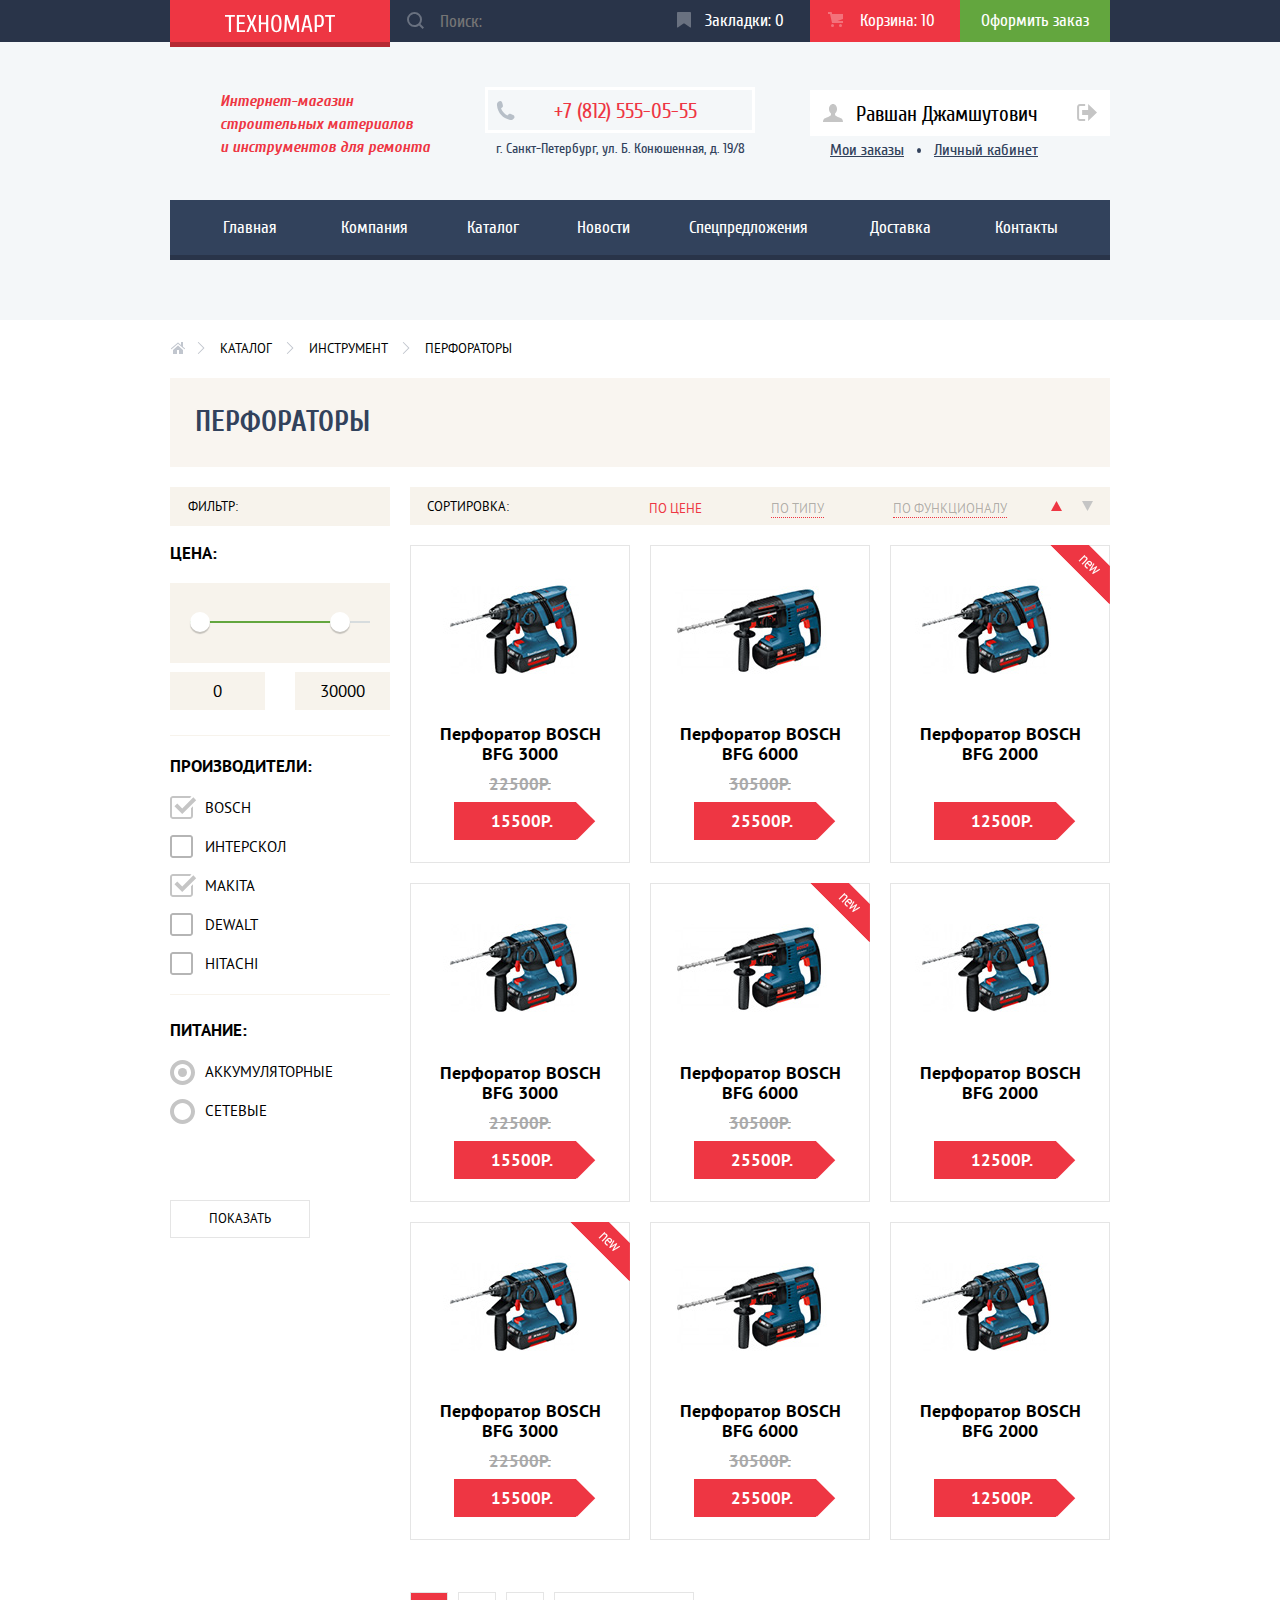
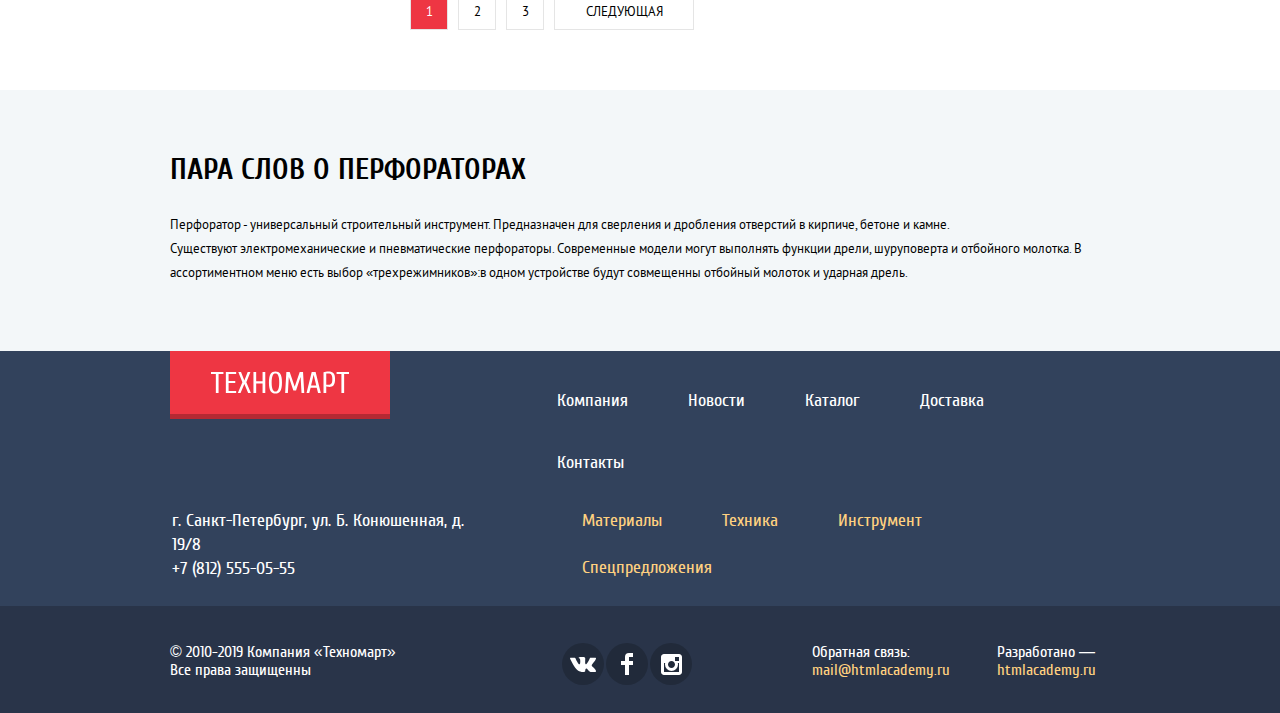
==== commit e324fdd4: "Защита, попытка#2" ====
--- a/catalog.html
+++ b/catalog.html
@@ -4,7 +4,7 @@
     <meta charset="UTF-8">
     <title>Каталог товаров в Техномарте</title>
     <link href="css/normilize.css" rel="stylesheet">
-    <link href="css/style.css" rel="stylesheet">
+    <link href="css/min-style.css" rel="stylesheet">
   </head>
   <body>
     <header class="main-header">
@@ -23,7 +23,7 @@
               <svg class="bookmarks-icon" xmlns="http://www.w3.org/2000/svg" width="14" height="16" viewBox="0 0 14 16"><path d="M14 15c0 .55-.368.741-.818.426l-5.363-3.765c-.45-.315-1.187-.315-1.637 0L.818 15.426C.368 15.741 0 15.55 0 15V1c0-.55.45-1 1-1h12c.55 0 1 .45 1 1v14z"/></svg>
             </div>
             <div class="basket-block">
-              <a href="#" class="basket basket-active">Корзина: 0</a>
+              <a href="#" class="basket basket-active">Корзина: 10</a>
               <svg class="basket-icon" xmlns="http://www.w3.org/2000/svg" width="15" height="15" viewBox="0 0 15 15"><circle cx="4.5" cy="13.5" r="1.5"/><circle cx="12.5" cy="13.5" r="1.5"/><path d="M15 2H4.07l-.422-2H0v2h2.031l1.985 9H15V9H9.441L15 6.951z"/></svg>
             </div>
             <a href="#" class="make-an-order">Оформить заказ</a>
@@ -32,7 +32,7 @@
       </div>
       <div class="header-background-2">
         <div class="wrapper">
-          <div class="header-second-lvl">           
+          <div class="header-second-lvl catalog-header-second-lvl">           
             <h1>
                Интернет-магазин строительных материалов<br> и инструментов для ремонта
             </h1>
@@ -90,7 +90,9 @@
           <li><a href="#">Перфораторы</a></li>
         </ul>
         <div class="gray-block">
-          <h2>Перфораторы</h2>  
+          <div class="h2-wrapper">
+            <h2>Перфораторы</h2>
+          </div>  
         </div>
         <div class="catalog-flex-wrapper">
           <section class="filters">
@@ -100,15 +102,21 @@
             <form action="https://echo.htmlacademy.ru" method="post">
               <fieldset class="price-filter">
                 <legend>Цена:</legend>
-                <div  class="range-price">
-                  <input type="range" min="0" max="30000" name="price">
+                <div class="range-controls">
+                  <div class="scale">
+                    <div class="bar"></div>
+                  </div>
+                  <div class="range-toggle range-toggle-min"></div>
+                  <div class="range-toggle range-toggle-max"></div>
                 </div>
                 <div class="price-flex-container">
                   <div class="min-price">
-                    <input type="text" value="0" name="min-price">
+                    <label for="min-price" class="visually-hidden">Выставьте минимальную цену</label>
+                    <input type="text" value="0" name="min-price" id="min-price">
                   </div>
                   <div class="max-price"> 
-                    <input type="text" value="30000" name="max-price">
+                    <label for="max-price" class="visually-hidden">Выставьте максимальную цену</label>
+                    <input type="text" value="30000" name="max-price" id="max-price">
                   </div>
                 </div>
               </fieldset>   
@@ -207,12 +215,14 @@
               </ul>
             </section>
             <div class="goods-wrapper">
-              <div class="goods-first-column">
                 <ul class="popular-item-list">
                   <li class="popular-item">
                     <img src="img/perforator-3000.jpg" alt="Перфоратор BOSCH BFG 3000" class="popular-item-photo" width="218" height="170">
                     <div class="popular-item-hover">
-                      <a href="catalog-popup.html" class="to-buy modal-link">Купить</a>
+                      <div class="to-buy-block">
+                        <a href="catalog-popup.html" class="to-buy modal-link">Купить</a>
+                        <svg class="basket-icon" xmlns="http://www.w3.org/2000/svg" width="15" height="15" viewBox="0 0 15 15"><circle cx="4.5" cy="13.5" r="1.5"/><circle cx="12.5" cy="13.5" r="1.5"/><path d="M15 2H4.07l-.422-2H0v2h2.031l1.985 9H15V9H9.441L15 6.951z"/></svg>
+                      </div>
                       <a href="#" class="add-to-bookmarks">В закладки</a>
                     </div>
                     <h3 class="popular-item-name"><a href="#">Перфоратор BOSCH BFG 3000</a></h3>
@@ -222,18 +232,23 @@
                   <li class="popular-item">
                     <img src="img/perforator-6000.jpg" alt="Перфоратор BOSCH BFG 6000" class="popular-item-photo" width="218" height="170">
                     <div class="popular-item-hover">
-                      <a href="catalog-popup.html" class="to-buy modal-link">Купить</a>
+                      <div class="to-buy-block">
+                        <a href="catalog-popup.html" class="to-buy modal-link">Купить</a>
+                        <svg class="basket-icon" xmlns="http://www.w3.org/2000/svg" width="15" height="15" viewBox="0 0 15 15"><circle cx="4.5" cy="13.5" r="1.5"/><circle cx="12.5" cy="13.5" r="1.5"/><path d="M15 2H4.07l-.422-2H0v2h2.031l1.985 9H15V9H9.441L15 6.951z"/></svg>
+                      </div>
                       <a href="#" class="add-to-bookmarks">В закладки</a>
                     </div>
                     <h3 class="popular-item-name"><a href="#">Перфоратор BOSCH BFG 6000</a></h3>
                       <span class="old-price">30500Р.</span>
                     <span class="current-price">25500Р.</span>
                   </li>
-                  <li class="popular-item">
-                    <div class="new"></div>
+                  <li class="popular-item new">
                     <img src="img/perforator-2000.jpg" alt="Перфоратор BOSCH BFG 2000" class="popular-item-photo" width="218" height="170">
                     <div class="popular-item-hover">
-                      <a href="catalog-popup.html" class="to-buy modal-link">Купить</a>
+                      <div class="to-buy-block">
+                        <a href="catalog-popup.html" class="to-buy modal-link">Купить</a>
+                        <svg class="basket-icon" xmlns="http://www.w3.org/2000/svg" width="15" height="15" viewBox="0 0 15 15"><circle cx="4.5" cy="13.5" r="1.5"/><circle cx="12.5" cy="13.5" r="1.5"/><path d="M15 2H4.07l-.422-2H0v2h2.031l1.985 9H15V9H9.441L15 6.951z"/></svg>
+                      </div>
                       <a href="#" class="add-to-bookmarks">В закладки</a>
                     </div>
                     <h3 class="popular-item-name"><a href="#">Перфоратор BOSCH BFG 2000</a></h3>
@@ -241,24 +256,27 @@
                     <span class="current-price">12500Р.</span>
                   </li>
                 </ul>
-              </div>
-              <div class="goods-second-column">
                 <ul class="popular-item-list">
                   <li class="popular-item">
                     <img src="img/perforator-3000.jpg" alt="Перфоратор BOSCH BFG 3000" class="popular-item-photo" width="218" height="170">
                     <div class="popular-item-hover">
-                      <a href="catalog-popup.html" class="to-buy modal-link">Купить</a>
+                      <div class="to-buy-block">
+                        <a href="catalog-popup.html" class="to-buy modal-link">Купить</a>
+                        <svg class="basket-icon" xmlns="http://www.w3.org/2000/svg" width="15" height="15" viewBox="0 0 15 15"><circle cx="4.5" cy="13.5" r="1.5"/><circle cx="12.5" cy="13.5" r="1.5"/><path d="M15 2H4.07l-.422-2H0v2h2.031l1.985 9H15V9H9.441L15 6.951z"/></svg>
+                      </div>
                       <a href="#" class="add-to-bookmarks">В закладки</a>
                     </div>
                     <h3 class="popular-item-name"><a href="#">Перфоратор BOSCH BFG 3000</a></h3>
                     <span class="old-price">22500Р.</span>
                     <span class="current-price">15500Р.</span>
                   </li>
-                  <li class="popular-item">
-                    <div class="new"></div>
+                  <li class="popular-item new">
                     <img src="img/perforator-6000.jpg" alt="Перфоратор BOSCH BFG 6000" class="popular-item-photo" width="218" height="170">
                     <div class="popular-item-hover">
-                      <a href="catalog-popup.html" class="to-buy modal-link">Купить</a>
+                      <div class="to-buy-block">
+                        <a href="catalog-popup.html" class="to-buy modal-link">Купить</a>
+                        <svg class="basket-icon" xmlns="http://www.w3.org/2000/svg" width="15" height="15" viewBox="0 0 15 15"><circle cx="4.5" cy="13.5" r="1.5"/><circle cx="12.5" cy="13.5" r="1.5"/><path d="M15 2H4.07l-.422-2H0v2h2.031l1.985 9H15V9H9.441L15 6.951z"/></svg>
+                      </div>
                       <a href="#" class="add-to-bookmarks">В закладки</a>
                     </div>
                     <h3 class="popular-item-name"><a href="#">Перфоратор BOSCH BFG 6000</a></h3>
@@ -268,7 +286,10 @@
                   <li class="popular-item">
                     <img src="img/perforator-2000.jpg" alt="Перфоратор BOSCH BFG 2000" class="popular-item-photo" width="218" height="170">
                     <div class="popular-item-hover">
-                      <a href="catalog-popup.html" class="to-buy modal-link">Купить</a>
+                      <div class="to-buy-block">
+                        <a href="catalog-popup.html" class="to-buy modal-link">Купить</a>
+                        <svg class="basket-icon" xmlns="http://www.w3.org/2000/svg" width="15" height="15" viewBox="0 0 15 15"><circle cx="4.5" cy="13.5" r="1.5"/><circle cx="12.5" cy="13.5" r="1.5"/><path d="M15 2H4.07l-.422-2H0v2h2.031l1.985 9H15V9H9.441L15 6.951z"/></svg>
+                      </div>
                       <a href="#" class="add-to-bookmarks">В закладки</a>
                     </div>
                     <h3 class="popular-item-name"><a href="#">Перфоратор BOSCH BFG 2000</a></h3>
@@ -276,14 +297,14 @@
                     <span class="current-price">12500Р.</span>
                   </li>
                 </ul>
-              </div>
-              <div class="goods-third-column">
                 <ul class="popular-item-list">
-                  <li class="popular-item">
-                    <div class="new"></div>
+                  <li class="popular-item new">
                     <img src="img/perforator-3000.jpg" alt="Перфоратор BOSCH BFG 3000" class="popular-item-photo" width="218" height="170">
                     <div class="popular-item-hover">
-                      <a href="catalog-popup.html" class="to-buy modal-link">Купить</a>
+                      <div class="to-buy-block">
+                        <a href="catalog-popup.html" class="to-buy modal-link">Купить</a>
+                        <svg class="basket-icon" xmlns="http://www.w3.org/2000/svg" width="15" height="15" viewBox="0 0 15 15"><circle cx="4.5" cy="13.5" r="1.5"/><circle cx="12.5" cy="13.5" r="1.5"/><path d="M15 2H4.07l-.422-2H0v2h2.031l1.985 9H15V9H9.441L15 6.951z"/></svg>
+                      </div>
                       <a href="#" class="add-to-bookmarks">В закладки</a>
                     </div>
                     <h3 class="popular-item-name"><a href="#">Перфоратор BOSCH BFG 3000</a></h3>
@@ -293,7 +314,10 @@
                   <li class="popular-item">
                     <img src="img/perforator-6000.jpg" alt="Перфоратор BOSCH BFG 6000" class="popular-item-photo" width="218" height="170">
                     <div class="popular-item-hover">
-                      <a href="catalog-popup.html" class="to-buy modal-link">Купить</a>
+                      <div class="to-buy-block">
+                        <a href="catalog-popup.html" class="to-buy modal-link">Купить</a>
+                        <svg class="basket-icon" xmlns="http://www.w3.org/2000/svg" width="15" height="15" viewBox="0 0 15 15"><circle cx="4.5" cy="13.5" r="1.5"/><circle cx="12.5" cy="13.5" r="1.5"/><path d="M15 2H4.07l-.422-2H0v2h2.031l1.985 9H15V9H9.441L15 6.951z"/></svg>
+                      </div>
                       <a href="#" class="add-to-bookmarks">В закладки</a>
                     </div>
                     <h3 class="popular-item-name"><a href="#">Перфоратор BOSCH BFG 6000</a></h3>
@@ -303,7 +327,10 @@
                   <li class="popular-item">
                     <img src="img/perforator-2000.jpg" alt="Перфоратор BOSCH BFG 2000" class="popular-item-photo" width="218" height="170">
                     <div class="popular-item-hover">
-                      <a href="catalog-popup.html" class="to-buy modal-link">Купить</a>
+                      <div class="to-buy-block">
+                        <a href="catalog-popup.html" class="to-buy modal-link">Купить</a>
+                        <svg class="basket-icon" xmlns="http://www.w3.org/2000/svg" width="15" height="15" viewBox="0 0 15 15"><circle cx="4.5" cy="13.5" r="1.5"/><circle cx="12.5" cy="13.5" r="1.5"/><path d="M15 2H4.07l-.422-2H0v2h2.031l1.985 9H15V9H9.441L15 6.951z"/></svg>
+                      </div>
                       <a href="#" class="add-to-bookmarks">В закладки</a>
                     </div>
                     <h3 class="popular-item-name"><a href="#">Перфоратор BOSCH BFG 2000</a></h3>
@@ -311,7 +338,6 @@
                     <span class="current-price">12500Р.</span>
                   </li>
                 </ul>
-              </div>   
             </div>
             <div class="paginator">
               <ul class="paginator-pages">
@@ -338,7 +364,7 @@
         </div>
       </div>
     </main>
-    <footer class="catalog-footer">
+    <footer class="main-footer catalog-footer">
       <div class="footer-background-1">
         <div class="wrapper">
           <div class="footer-first-lvl">
@@ -391,6 +417,6 @@
       </div>
       <button type="button" class="modal-close">Закрыть</button>
     </section>
-    <script src="js/script.js"></script>
+    <script src="js/min-script.js"></script>
   </body>
 </html>--- a/css/min-style.css
+++ b/css/min-style.css
@@ -0,0 +1 @@
+@font-face{font-family:"Cuprum";src:local(Cuprum),url(../fonts/cuprum.woff2) format("woff2"),url(../fonts/cuprum.woff) format("woff");font-weight:400;font-style:normal}@font-face{font-family:"Cuprum";src:local(Cuprum),url(../fonts/cuprumbold.woff2) format("woff2"),url(../fonts/cuprumbold.woff) format("woff");font-weight:700;font-style:normal}@font-face{font-family:"Cuprum";src:local(Cuprum),url(../fonts/cuprumitalic.woff2) format("woff2"),url(../fonts/cuprumitalic.woff) format("woff");font-weight:400;font-style:italic}@font-face{font-family:"Cuprum";src:local(Cuprum),url(../fonts/cuprumbolditalic.woff2) format("woff2"),url(../fonts/cuprumbolditalic.woff) format("woff");font-weight:700;font-style:italic}@font-face{font-family:"PTSans";src:local(PTSans),url(../fonts/ptsans.woff2) format("woff2"),url(../fonts/ptsans.woff) format("woff");font-weight:400;font-style:normal}@font-face{font-family:"PTSans";src:local(PTSans),url(../fonts/ptsansbold.woff2) format("woff2"),url(../fonts/ptsansbold.woff) format("woff");font-weight:700;font-style:normal}html{-webkit-box-sizing:border-box;box-sizing:border-box}*,::before,::after{-webkit-box-sizing:inherit;box-sizing:inherit}body{margin:0;padding:0;font-family:"Cuprum","Arial",sans-serif;font-weight:400}a{text-decoration:none;color:#fff;background-color:#293449}.visually-hidden{position:absolute;clip:rect(0 0 0 0);width:1px;height:1px;margin:-1px}.main-header{display:-webkit-box;display:-ms-flexbox;display:flex;-webkit-box-orient:vertical;-webkit-box-direction:normal;-ms-flex-direction:column;flex-direction:column;min-width:960px}.header-background-1{background-color:#293449}.header-background-2{background-color:#f4f7f9;padding-bottom:60px}.wrapper{margin:0 auto;width:960px;padding:0 10px}.header-first-lvl{background-color:#293449;color:#fff;font-size:17px;line-height:18px;display:-webkit-box;display:-ms-flexbox;display:flex}.logo{background-color:#ee3643}.logo-wrapper{display:block;background-color:transparent;width:220px}.header-logo{position:absolute;-webkit-box-shadow:0 -5px 0 0 rgba(0,0,0,0.24) inset;box-shadow:0 -5px 0 0 rgba(0,0,0,0.24) inset;width:220px;height:47px;padding:12px 55px}.logo:hover{background-color:#ca2c37}.logo:active{background-color:#ba2732}.search{font:inherit;background-color:#293449;border:0;width:270px;height:42px;padding:15px;padding-left:50px}.search-block{position:relative}.search-icon{width:17px;height:17px;fill:#fff;fill-opacity:.3;position:absolute;top:12px;left:17px}.search:hover + .search-icon{fill:#fff;fill-opacity:1}.search:focus + .search-icon{fill-opacity:1;fill:#ee3643}.search:hover{background-color:#212a3a}.search:focus{background-color:#fff;color:#000}.make-an-order{background-color:#63a63e;width:150px;min-height:42px;padding:12px 21px;padding-bottom:9px;margin-left:auto}.make-an-order:hover{background-color:#5fbb2d}.make-an-order:active{background-color:#518534;color:rgba(255,255,255,0.6)}.basket{display:block;width:150px;min-height:42px;padding:12px 24px 9px 50px}.basket-block{position:relative}.basket-icon{width:15px;height:15px;position:absolute;top:12px;left:18px;fill-opacity:.3;fill:#fff}.basket-active{background-color:#ee3643}.bookmarks{display:block;width:150px;min-height:42px;padding:12px 25px 9px 45px}.bookmarks-block{position:relative}.bookmarks-icon{width:14px;height:16px;position:absolute;top:12px;left:17px;fill-opacity:.3;fill:#fff}.bookmarks:hover + .bookmarks-icon,.basket:hover + .basket-icon{fill-opacity:1}.bookmarks:active + .bookmarks-icon,.basket:active + .basket-icon{fill-opacity:.5}.bookmarks:hover,.basket:hover{background-color:#212a3a}.bookmarks:active,.basket:active{background-color:#161d29;color:rgba(255,255,255,0.6)}.header-second-lvl{padding:0;margin:0;display:-webkit-box;display:-ms-flexbox;display:flex;-webkit-box-pack:justify;-ms-flex-pack:justify;justify-content:space-between;-webkit-box-align:center;-ms-flex-align:center;align-items:center;padding:45px 0;padding-bottom:39px}.header-second-lvl h1{margin:0;padding:0;color:#ee3643;font-size:16px;line-height:23px;font-style:italic;width:260px;min-height:60px;padding-left:50px}.header-contacts{margin:0;padding:0;width:270px}.header-telephone{display:block;margin:0;padding:0;color:#ee3643;font-size:21px;line-height:21px;background-color:transparent;border:3px solid #fff;width:270px;min-height:45px;padding-top:11px;padding-bottom:8px;padding-left:66px;padding-right:53px;position:relative}.header-telephone::before{content:"";position:absolute;background-image:url(../img/icon-phone.svg);background-repeat:no-repeat;width:19px;height:19px;top:11px;left:8px}.header-address{margin:0;padding:0;color:#32425c;font-size:14px;line-height:24px;font-style:normal;margin-top:4px;text-align:center}.user-buttons{margin:0;padding:0;list-style:none;font-size:21px;line-height:21px;width:280px;display:-webkit-box;display:-ms-flexbox;display:flex;-ms-flex-item-align:start;align-self:flex-start;position:relative}.user-buttons a{background:transparent;color:#000;background-color:#fff;min-height:45px}.to-log-in{display:block;margin:0;padding:0;margin-right:10px;padding-right:27px;padding-left:48px;padding-top:13px;padding-bottom:11px}.login-icon{position:absolute;width:20px;height:17px;top:14px;left:14px;fill:#c5c5c5}.to-sign-in{display:block;margin:0;padding:0;padding-left:25px;padding-right:21px;padding-top:13px;padding-bottom:11px}.to-log-in:hover + .login-icon{fill:#000}.to-log-in:active + .login-icon{fill:#c5c5c5}.to-log-in:hover,.to-sign-in:hover{color:#ee3643}.to-log-in:active,.to-sign-in:active{color:rgba(0,0,0,0.3)}.username-block{background-color:#fff;font-size:21px;line-height:21px;display:block;margin:0;width:300px;min-height:45px;display:-webkit-box;display:-ms-flexbox;display:flex;padding:14px 10px 11px 13px}.username-block a{background-color:transparent;color:#000}.profile{display:block;width:20px;height:18px;font-size:0;margin-right:13px}.deauthorization{display:block;width:20px;height:17px;font-size:0;margin-left:38px}.profile-icon,.deauthorization-icon{fill:#c5c5c5}.profile-icon:hover,.deauthorization-icon:hover{fill:#000}.profile-icon:active,.deauthorization-icon:active{fill:#c5c5c5}.username:active{color:rgba(0,0,0,0.3)}.username-block-2{display:block;margin:0;width:300px;padding-left:20px;padding-right:10px;margin-top:5px;display:-webkit-box;display:-ms-flexbox;display:flex}.orders{margin-right:30px;position:relative}.orders::after{content:"";position:absolute;width:4px;height:5px;border-radius:50%;background-color:#32425c;top:40%;left:87px}.orders,.personal-account{text-decoration:underline;color:#32425c;background-color:transparent;font-size:16px;line-height:18px}.orders:hover,.personal-account:hover{color:#ee3643}.orders:active,.personal-account:active{color:rgba(50,66,92,0.3)}.authorized-user{display:none}.catalog-header-second-lvl .user-buttons{display:none}.catalog-header-second-lvl .authorized-user{display:block}.main-navigation{margin:0;padding:0;list-style:none;display:-webkit-box;display:-ms-flexbox;display:flex;-ms-flex-wrap:wrap;flex-wrap:wrap;background-color:#32425c;-webkit-box-shadow:0 -5px 0 0 #293449 inset;box-shadow:0 -5px 0 0 #293449 inset}.main-navigation li{min-height:60px}.main-navigation a{background-color:transparent;display:block;padding:19px 31px;padding-bottom:24px;font-size:17px;line-height:17px}a.main-navigation-item-1{padding-left:53px;padding-right:28px}a.main-navigation-item-2{padding-left:36px;padding-right:30px}a.main-navigation-item-3{padding-left:29px;padding-right:22px}a.main-navigation-item-4{padding-left:36px;padding-right:31px}a.main-navigation-item-5{padding-left:28px;padding-right:20px}a.main-navigation-item-6{padding-left:42px;padding-right:32px}a.main-navigation-item-7{padding-left:32px;padding-right:51px}.main-navigation a:hover{background-color:#1d2739}.main-navigation a:active{background-color:#1d2739;color:rgba(255,255,255,0.5)}.breadcrumbs{color:#000;font-family:"PTSans","Arial",sans-serif;font-size:13px;line-height:18px;list-style:none;margin:0;padding:0;margin-top:20px;margin-bottom:20px;display:-webkit-box;display:-ms-flexbox;display:flex;-ms-flex-wrap:wrap;flex-wrap:wrap}.breadcrumbs a{display:block;background:transparent;text-transform:uppercase;color:#000;margin-right:37px}.breadcrumbs li{position:relative}.breadcrumbs li::after{content:"";position:absolute;right:15px;top:2px;width:8px;height:12px;background:url(../img/icon-right-small.svg) no-repeat}.breadcrumbs li:last-child::after{content:"";display:none}.breadcrumbs li:first-child{font-size:0;background:url(../img/icon-home.svg) no-repeat 0 40%;cursor:pointer;width:50px}.catalog-flex-wrapper{display:-webkit-box;display:-ms-flexbox;display:flex;margin-top:20px}.filters fieldset{border:0;padding:0;margin:0}.filters legend{color:#000;font-weight:700;font-size:17px;line-height:30px;margin-top:20px;margin-bottom:15px;text-transform:uppercase}.filters{font-family:"PTSans","Arial",sans-serif;width:220px;margin-right:20px}.filter-heading h3{margin:0;font-weight:400;text-transform:uppercase;font-size:13px;line-height:18px}.filters .filter-heading{display:block;color:#000;font-size:13px;line-height:18px;background-color:#f7f3ec;width:220px;min-height:38px;margin-bottom:12px;padding:11px 20px 10px 18px}fieldset.price-filter{width:220px;padding-bottom:25px;margin-bottom:15px;border-bottom:1px solid #f7f3ec}.price-filter .range-controls{width:220px;height:80px;background-color:#f7f3ec;padding-right:20px;padding-left:20px;padding-top:38px;margin-bottom:9px;position:relative}.range-controls .scale{width:180px;height:2px;background-color:#d7dcde}.scale .bar{height:2px;width:80%;background-color:#63a63e}.range-toggle{position:absolute;top:29px;width:4px;height:4px;background:#ababab;border:10px solid #fff;border-radius:50%;-webkit-box-shadow:0 2px 1px 0 rgba(0,1,1,0.2);box-shadow:0 2px 1px 0 rgba(0,1,1,0.2);cursor:pointer}.range-toggle-max{left:160px}.price-flex-container{display:-webkit-box;display:-ms-flexbox;display:flex;-ms-flex-wrap:wrap;flex-wrap:wrap;-webkit-box-pack:justify;-ms-flex-pack:justify;justify-content:space-between}.price-filter .min-price,.price-filter .max-price{width:95px;height:38px;padding-bottom:14px}.min-price input,.max-price input{width:100%;height:38px;margin:0;padding:0;border:0;background-color:#f7f3ec;font-size:17px;line-height:18px;font-family:inherit;text-align:center}.company-filter,.charge-filter{color:#000;font-size:15px;line-height:20px}fieldset.company-filter{width:220px;border-bottom:1px solid #f7f3ec;padding-bottom:3px;margin-bottom:20px}.company-filter ul{margin:0;padding:0;list-style:none}.company-filter legend{font-size:17px;line-height:30px;font-weight:700;margin-bottom:15px}.company-checkbox-label{position:relative;display:block;margin-bottom:17px;padding-left:35px;cursor:pointer;font:inherit;text-transform:uppercase;font-size:15px;line-height:20px;font-family:"PTSans" ,"Arial",sans-serif;padding-top:2px}.checkbox-indicator-active{display:none}.company-checkbox-label input[type="checkbox"] + .checkbox-indicator{position:absolute;top:0;left:0;width:27px;height:23px;fill:#b5b5b5;padding-right:4px}.company input[type="checkbox"]:checked + .checkbox-indicator{display:none}.company input[type="checkbox"]:checked + .checkbox-indicator + .checkbox-indicator-active{display:block;position:absolute;top:0;left:0;width:27px;height:23px;fill:#c5c5c5}.company input[type="checkbox"] + .checkbox-indicator:hover{fill:#c5c5c5}.company input[type="checkbox"]:focus + .checkbox-indicator{outline:thin dotted;outline:5px auto -webkit-focus-ring-color}.company input[type="checkbox"]:disabled + .checkbox-indicator{fill:#b5b5b5;fill-opacity:.3}.company input[type="checkbox"] + .checkbox-indicator + .checkbox-indicator-active:hover{fill:#b5b5b5}.company input[type="checkbox"]:focus + .checkbox-indicator + .checkbox-indicator-active{outline:thin dotted;outline:5px auto -webkit-focus-ring-color}.company input[type="checkbox"]:disabled + .checkbox-indicator + .checkbox-indicator-active{fill:#b5b5b5;fill-opacity:.3}.charge-filter legend{font-size:17px;line-height:30px;font-weight:700;margin-bottom:15px}.charge-radio-label{font:inherit;position:relative;display:block;margin-bottom:17px;padding-left:35px;cursor:pointer;text-transform:uppercase;font-size:15px;line-height:20px;font-family:"PTSans" ,"Arial",sans-serif;padding-top:2px}.radio-indicator-active{display:none}.charge-radio-label input[type="radio"] + .radio-indicator{position:absolute;top:0;left:0;width:25px;height:25px;fill:#c5c5c5}.charge input[type="radio"]:checked + .radio-indicator{display:none}.charge input[type="radio"]:checked + .radio-indicator + .radio-indicator-active{display:block;position:absolute;top:0;left:0;width:25px;height:25px;fill:#c5c5c5}.charge input[type="radio"] + .radio-indicator:hover{fill:#b5b5b5}.charge input[type="radio"]:focus + .radio-indicator{outline:thin dotted;outline:5px auto -webkit-focus-ring-color}.charge input[type="radio"]:disabled + .radio-indicator{fill:#b5b5b5;fill-opacity:.3}.charge input[type="radio"] + .radio-indicator + .radio-indicator-active:hover{fill:#b5b5b5}.charge input[type="radio"]:focus + .radio-indicator + .radio-indicator-active{outline:thin dotted;outline:5px auto -webkit-focus-ring-color}.charge input[type="radio"]:disabled + .radio-indicator + .radio-indicator-active{fill:#b5b5b5;fill-opacity:.3}.charge-filter ul{margin:0;padding:0;list-style:none}.filters .show-result{padding:8px;font:inherit;margin-top:62px;background-color:transparent;color:#000;font-size:13px;line-height:18px;min-height:38px;width:140px;text-align:center;vertical-align:middle;border:1px solid #e5e5e5;text-transform:uppercase}.catalog-big-column{width:700px}.assortment{background-color:#f7f3ec;font-family:"PTSans","Arial",sans-serif;display:-webkit-box;display:-ms-flexbox;display:flex;min-height:38px;padding-top:11px;padding-left:17px;padding-right:17px}.assortment h3{margin:0;font-size:13px;line-height:18px;text-transform:uppercase;font-weight:400}.assortment ul{list-style:none;margin:0;padding:0}ul.assortment-list{display:-webkit-box;display:-ms-flexbox;display:flex;-ms-flex-wrap:wrap;flex-wrap:wrap;margin-left:140px;margin-right:40px;width:560px}.assortment-list li{margin-right:69px}.assortment-list li:nth-child(3n){margin-right:0}.assortment-list li:nth-child(n + 4){margin-top:10px}.assortment-list a{background-color:transparent;color:rgba(0,0,0,0.3);font-size:13px;line-height:18px;border-bottom:1px dotted #ee3643;text-transform:uppercase}.assortment-list a.active{color:#ee3643;border:0}.assortment-list a.inactive{color:rgba(0,0,0,0.3);border-bottom:1px dotted #ee3643}.assortment-list a:hover{color:#000;border-bottom:1px solid #ee3643}ul.assortment-buttons{font-size:0;display:-webkit-box;display:-ms-flexbox;display:flex;-webkit-box-pack:justify;-ms-flex-pack:justify;justify-content:space-between;width:65px;padding-top:3px}.arrow-up,.arrow-down{display:none}.assortment-buttons .inactive{display:block;width:11px;height:12px;background-color:transparent;background-position:100% 3px}.inactive .arrow-down{display:block;fill:#c5c5c5}.assortment-buttons .active{display:block;width:11px;height:12px;background-color:transparent;background-position:100% 3px}.active .arrow-up{display:block;fill:#ee3643}.arrow-down:hover,.arrow-up:hover{fill:#000}.about-perforators-background{background-color:#f3f7f9}.about-perforators{background-color:#f3f7f9;color:#000;padding-top:65px;padding-bottom:53px;padding-right:20px}.about-perforators h2{padding:0;margin:0;font-size:30px;line-height:30px;margin-bottom:28px;text-transform:uppercase}.about-perforators p{font-size:13px;line-height:24px;font-family:"PTSans" ,"Arial",sans-serif}.paginator{margin-top:52px;margin-bottom:60px}.paginator-pages{list-style:none;margin:0;padding:0;display:-webkit-box;display:-ms-flexbox;display:flex}.paginator-pages li{font-size:13px;line-height:18px;color:#000;text-transform:uppercase;margin-right:10px}.paginator-pages a{font-family:"PTSans" ,"Arial",sans-serif;color:#000;background-color:transparent;display:block;min-width:38px;height:38px;border:1px solid #e5e5e5;text-align:center;line-height:38px;padding:5px;padding-top:0}.paginator-pages a:hover{border:1px solid #bdc6ca}.paginator-pages a:active{border:1px solid #ee3643}.paginator-pages .current-page{background-color:#ee3643;color:#fff}.paginator-pages .next-page{min-width:140px}.advantages{text-transform:uppercase;color:#fff;font-size:13px;line-height:18px}.advantages-list{margin:0;padding:0}.advantage-item{width:300px;min-height:123px;padding-top:20px;padding-left:23px;padding-bottom:22px;position:relative}.advantages-first-lvl{padding-top:60px;width:940px;display:-webkit-box;display:-ms-flexbox;display:flex;-webkit-box-pack:justify;-ms-flex-pack:justify;justify-content:space-between}.advantages-second-lvl{display:-webkit-box;display:-ms-flexbox;display:flex;-webkit-box-orient:horizontal;-webkit-box-direction:reverse;-ms-flex-direction:row-reverse;flex-direction:row-reverse}.goods{background-color:#ffbf47;background-image:url(../img/icon-1.svg);background-repeat:no-repeat;background-position:213px 31px}.instruments{background-color:#3bbce3;background-image:url(../img/icon-2.svg);background-repeat:no-repeat;background-position:197px 33px}.equipment{background-color:#dc91d8;background-image:url(../img/icon-3.svg);background-repeat:no-repeat;background-position:191px 31px}.discounts{background-color:#8ed78f;background-image:url(../img/icon-4.svg);background-repeat:no-repeat;background-position:196px 26px}.delivery{background-color:#ffc047;background-image:url(../img/icon-5.svg);background-repeat:no-repeat;background-position:191px 32px}.advantage-item h3{margin:0;font-weight:700;text-transform:none;font-size:24px;line-height:30px;margin-bottom:12px}.advantage-item a{display:block;font-size:14px;line-height:18px;color:#fff;background-color:rgba(0,0,0,0.1);width:135px;padding:5px;min-height:38px;padding-bottom:9px;padding-top:12px;text-align:center}.advantage-item a:hover{color:#fff;background-color:rgba(0,0,0,0.2)}.advantage-item a:active{color:#fff;background-color:rgba(0,0,0,0.3)}.first-slider{list-style:none;margin:0;padding:0}.first-slider b{font-size:36px;line-height:36px}.first-slider span{font-size:18px;line-height:24px;text-transform:none}.top-slider{width:620px;position:relative}.top-slider .radio-first,.top-slider .radio-second{position:absolute;z-index:3;bottom:36px;width:10px;height:10px;border:2px solid #fff;border-radius:50%;font-size:0;background-color:#fff}.radio-first{left:295px}.radio-second{left:315px}.slide-item{display:none}#slide-back:checked ~ .first-slider #slide1,#slide-next:checked ~ .first-slider #slide2{display:block}#slide-next:checked ~ label.radio-second,#slide-back:checked ~ label.radio-first{z-index:15;background-color:red}.slide-item{position:relative;height:266px}.slide-item b,.slide-item span{position:absolute;left:24px}.slide-item b{top:23px}.slide-item span{top:61px}.slide-item a{position:absolute;bottom:22px;left:25px;display:block;width:195px;min-height:38px;padding:46px;padding-bottom:9px;padding-top:12px}label[for="slide-next"].button-second{width:22px;height:40px;font-size:0;background-image:url(../img/icon-right.svg);background-repeat:no-repeat;position:absolute;top:114px;right:20px;z-index:5;cursor:pointer}label[for="slide-back"].button-first{font-size:0;width:22px;height:40px;background-image:url(../img/icon-left.svg);background-repeat:no-repeat;position:absolute;top:114px;left:25px;z-index:5;cursor:pointer}.advantages-second-lvl{margin-top:20px}.flex-wrapper{margin-left:20px;display:-webkit-box;display:-ms-flexbox;display:flex;-webkit-box-orient:vertical;-webkit-box-direction:normal;-ms-flex-direction:column;flex-direction:column}.flex-wrapper .discounts{margin-bottom:20px}.popular-items{margin-top:53px}.gray-block{background-color:#f9f5f0;min-height:89px;display:-webkit-box;display:-ms-flexbox;display:flex;-webkit-box-align:center;-ms-flex-align:center;align-items:center;-webkit-box-pack:justify;-ms-flex-pack:justify;justify-content:space-between;-ms-flex-wrap:wrap;flex-wrap:wrap;padding:25px 24px 25px 25px}.gray-block a{width:253px;min-height:38px;text-align:center;display:block;padding:11px 7px 9px}.gray-block h2{padding:0;margin:0;font-size:29px;line-height:29px;color:#32425c;text-transform:uppercase;min-width:600px}.h2-wrapper h2:not(:first-child){margin-top:5px}.link-wrapper a:not(:first-child){margin-top:10px}.goods-wrapper{display:-webkit-box;display:-ms-flexbox;display:flex;-ms-flex-wrap:wrap;flex-wrap:wrap}.popular-item-list{list-style:none;padding:0;margin:0;display:-webkit-box;display:-ms-flexbox;display:flex;-ms-flex-wrap:wrap;flex-wrap:wrap}.popular-item{font-family:"PTSans" ,"Arial",sans-serif;width:220px;min-height:316px;border:1px solid #e5e5e5;margin-right:20px;margin-top:20px;text-align:center;position:relative}.popular-item:nth-child(4n){margin-right:0}.goods-wrapper .popular-item:nth-child(4n){margin-right:20px}.goods-wrapper .popular-item:nth-child(3n){margin-right:0}.popular-item img{min-height:170px;width:218px}.old-price-hidden{visibility:hidden}.popular-item h3{width:175px;min-height:33px;margin:0 auto;margin-top:5px}.popular-item-name a{background-color:transparent;color:#000}.popular-item .current-price{display:block;width:122px;min-height:38px;padding:10px 0;padding-left:13px;text-align:center;position:relative;margin-left:43px;margin-right:41px;margin-bottom:22px}.popular-item .current-price::after{content:"";width:27px;height:26px;background-color:#ee3643;-webkit-transform:rotate(45deg);-ms-transform:rotate(45deg);transform:rotate(45deg);position:absolute;top:6px;left:109px}.popular-item-hover{display:none;padding-top:44px;padding-left:41px;padding-right:42px}.to-buy,.add-to-bookmarks{display:none}.to-buy-block{position:relative}.to-buy-block .basket-icon{width:15px;height:15px;position:absolute;top:11px;left:12px;fill-opacity:.3;fill:#fff}.to-buy{width:135px;min-height:38px;background-color:#63a63e;color:#fff;-webkit-box-shadow:inset 0 -3px 0 0 #367315;box-shadow:inset 0 -3px 0 0 #367315;text-transform:uppercase;font-size:14px;line-height:18px;font-family:"Cuprum","Arial",sans-serif;margin-bottom:7px;padding:11px 45px 9px 49px}.to-buy:hover{background-color:#5fbb2d}.to-buy:active{background-color:#518534}.to-buy:hover + .basket-icon,.to-buy:active + .basket-icon{fill-opacity:1}.popular-item:hover{-webkit-box-shadow:0 10px 25px 0 rgba(41,52,73,0.5);box-shadow:0 10px 25px 0 rgba(41,52,73,0.5)}.popular-item:hover img{display:none}.popular-item:hover .popular-item-hover{display:block;width:218px;height:173px}.popular-item:hover .to-buy,.popular-item:hover .add-to-bookmarks{display:block}.add-to-bookmarks{width:135px;height:38px;background-color:#fff;color:#32425c;text-transform:uppercase;border:3px solid #63a63e;font-size:14px;line-height:18px;font-family:"Cuprum","Arial",sans-serif;padding-top:9px;padding-left:33px;padding-right:28px}.add-to-bookmarks:hover{border:3px solid #32425c}.add-to-bookmarks:active{border:3px solid #32425c;opacity:.3;color:rgba(50,66,92,0.3)}.popular-item h3{color:#000;font-size:18px;line-height:20px}.old-price{font-size:17px;line-height:18px;color:#a9a9a9;text-decoration:line-through;font-weight:700;margin-bottom:9px;margin-top:11px;display:block}.current-price{background-color:#ee3643;font-size:17px;line-height:18px;color:#fff;font-weight:700}.popular-manufactures > div{background-color:#f9f5f0;font-size:30px;line-height:30px;color:#32425c;text-transform:uppercase}.popular-manufactures-list{list-style:none;padding:0;margin:0;padding-top:20px;display:-webkit-box;display:-ms-flexbox;display:flex;-ms-flex-wrap:wrap;flex-wrap:wrap}.popular-manufactures{padding-top:21px}.popular-manufactures-item{width:220px;min-height:143px;border:1px solid #eaeaea;margin-right:20px;margin-bottom:20px}.popular-manufactures-item a{background:transparent;display:block;width:220px;height:145px}.popular-manufactures-item-1 a{padding:53px 47px 55px}.popular-manufactures-item-2 a{padding:50px 48px 55px}.popular-manufactures-item-3 a{padding:48px 37px 53px}.popular-manufactures-item-4 a{padding:21px 10px 36px}.popular-manufactures-item-5 a{padding:58px 23px 56px 28px}.popular-manufactures-item-6 a{padding:35px 48px 37px}.popular-manufactures-item-7 a{padding:23px 34px 26px}.popular-manufactures-item-8 a{padding:34px 6px 42px 10px}.popular-manufactures-item:nth-child(4n){margin-right:0}.popular-manufactures-item a:hover{-webkit-box-shadow:0 10px 25px 0 rgba(41,52,73,0.5);box-shadow:0 10px 25px 0 rgba(41,52,73,0.5)}.popular-manufactures-item a:active{-webkit-box-shadow:0 4px 10px 0 rgba(41,52,73,0.5);box-shadow:0 4px 10px 0 rgba(41,52,73,0.5)}.services-background{background-color:#f4f7f9}.services{background-color:#f4f7f9;margin-top:65px}.top-block{width:400px;min-height:100px;padding-top:63px;margin-bottom:68px}.top-block h2{margin:0;padding:0;font-size:30px;line-height:30px;text-align:left;color:#000;text-transform:uppercase;font-size:30px;line-height:30px}.top-block p{margin:0;padding:0;margin-top:25px;font-family:"PTSans" ,"Arial",sans-serif;font-size:13px;line-height:24px;text-align:left;color:#000}.second-slider-buttons{list-style:none;padding:0;padding-bottom:15px;margin:0;min-height:180px;width:240px}.second-slider-button label{display:block;width:240px;min-height:61px;background-color:#32425c;color:#fff;font-weight:700;font-size:21px;line-height:30px;cursor:pointer;-webkit-box-shadow:0 1px 0 0 #293449,inset 0 1px 0 0 #405069;box-shadow:0 1px 0 0 #293449,inset 0 1px 0 0 #405069;padding:15px 10px 16px 23px}.second-slider-button label:hover{background-color:#293449}.second-slider{list-style:none;padding:0;margin:0;width:620px;min-height:282px;margin-left:80px}.second-slider p{display:block;margin:0;margin-top:25px;font-family:"PTSans" ,"Arial",sans-serif;font-size:13px;line-height:24px}.second-slider b{color:#32425c;font-weight:400;font-size:36px;line-height:36px;text-transform:uppercase}.second-slider-container{display:-webkit-box;display:-ms-flexbox;display:flex}.second-slider-slide{display:none;width:620px;min-height:282px;padding-bottom:15px}#second-slider-slide-1 p{width:275px}#second-slider-slide-2 p{width:379px}#second-slider-slide-3 p{width:279px}#second-slider-slide-3 .button{display:block;margin-top:30px;text-align:center;width:195px;height:38px;padding:11px 15px 14px}#second-slider-slide-1{background:url(../img/delivery-background.png) no-repeat 151px 21px}#second-slider-slide-2{background:url(../img/garancy-background.png) no-repeat 239px 0}#second-slider-slide-3{background:url(../img/credit-background.png) no-repeat 165px 0}#delivery-slide:checked ~ .second-slider #second-slider-slide-1,#garancy-slide:checked ~ .second-slider #second-slider-slide-2,#credit-slide:checked ~ .second-slider #second-slider-slide-3{display:block}#delivery-slide:checked ~ .second-slider-buttons label[for="delivery-slide"],#garancy-slide:checked ~ .second-slider-buttons label[for="garancy-slide"],#credit-slide:checked ~ .second-slider-buttons label[for="credit-slide"]{background-color:#fff;color:#32425c;-webkit-box-shadow:0 1px 0 0 #ffffff,inset 0 1px 0 0 #fff;box-shadow:0 1px 0 0 #ffffff,inset 0 1px 0 0 #fff}.about-us{width:960px;padding:0 10px;padding-bottom:82px;margin:0 auto;padding-top:80px;display:-webkit-box;display:-ms-flexbox;display:flex}.about-us h2{padding:0;margin:0;color:#000;font-size:30px;line-height:30px;font-weight:400;text-transform:uppercase}.about-us p{padding:0;margin:0;font-family:"PTSans","Arial",sans-serif}.about-us a{display:block}.our-benefits{color:#000;font-size:13px;line-height:24px;width:525px;min-height:375px}.our-benefits a{width:220px;text-align:center;padding:11px 10px 9px}p.first-paragraph{margin-top:27px;margin-bottom:23px}p.second-paragraph{width:400px}.transport-companies{list-style-type:none;margin:0;padding:0;color:#000;font-size:18px;line-height:20px;padding-left:35px;margin-top:20px;margin-bottom:37px}.transport-companies li{position:relative;margin-top:20px}.transport-companies li::before{content:"";width:25px;height:2px;background-color:#ee3643;position:absolute;top:50%;left:-35px}.contacts{width:300px;min-height:375px;margin-left:120px}.contacts p{margin-top:27px;width:180px}.contacts a:not(.map-link){text-align:center;padding:11px 10px 9px 15px}a.map-link{height:158px;background-color:transparent;margin-top:30px;margin-bottom:40px}.contacts h2{text-transform:uppercase;color:#000;font-size:30px;line-height:30px}.contacts p{font-family:"PTSans","Arial",sans-serif;color:#000;font-size:13px;line-height:24px}.main-footer{background-color:#32425c;display:-webkit-box;display:-ms-flexbox;display:flex;-webkit-box-orient:vertical;-webkit-box-direction:normal;-ms-flex-direction:column;flex-direction:column;min-width:960px}.catalog-footer{margin-top:0}.main-footer ul{list-style:none}.main-footer a{background-color:transparent}.footer-background-1{background-color:#32425c}.footer-background-2{background-color:#293449}.footer-first-lvl{display:-webkit-box;display:-ms-flexbox;display:flex;min-height:100px;-webkit-box-pack:justify;-ms-flex-pack:justify;justify-content:space-between}.footer-first-lvl > a{height:68px;width:220px}.footer-first-lvl .footer-logo{padding:20px 41px;padding-bottom:25px;position:absolute;-webkit-box-shadow:0 -5px 0 0 rgba(0,0,0,0.24) inset;box-shadow:0 -5px 0 0 rgba(0,0,0,0.24) inset;width:220px;height:68px}.footer-first-lvl .site-navigation{display:-webkit-box;display:-ms-flexbox;display:flex;-ms-flex-wrap:wrap;flex-wrap:wrap;width:600px;margin:0;padding:0;padding-bottom:38px;padding-left:47px}.site-navigation li{color:#f3f7f9;font-size:18px;line-height:24px;margin-right:60px;padding-top:38px}.site-navigation a{background-color:transparent}.site-navigation li:last-child{margin-right:0}.site-navigation a:hover,.footer-catalog-navigation a:hover{text-decoration:underline}.site-navigation a:active{color:rgba(241,245,247,0.5);text-decoration:none}.footer-catalog-navigation a:active{color:rgba(255,209,128,0.5);text-decoration:none}.footer-catalog-navigation a{color:#ffd180}.footer-second-lvl{display:-webkit-box;display:-ms-flexbox;display:flex;-webkit-box-pack:justify;-ms-flex-pack:justify;justify-content:space-between;min-height:93px;font-size:18px;line-height:24px}.footer-contacts{width:325px;padding-left:2px;margin-top:-4px}.footer-address{font-style:normal}.footer-catalog-navigation{width:600px;padding:0;padding-left:72px;margin:0;display:-webkit-box;display:-ms-flexbox;display:flex;-ms-flex-wrap:wrap;flex-wrap:wrap;-webkit-box-align:start;-ms-flex-align:start;align-items:flex-start}.footer-catalog-navigation li{margin-right:60px;margin-top:-4px}.footer-catalog-navigation li:nth-child(4){margin-right:0}.footer-catalog-navigation li:nth-child(n + 5){padding-top:38px}.footer-address{color:#fff;font-size:18px;line-height:24px}.catalog-navigation{color:#ffd180;font-size:18px;line-height:24px}.footer-third-lvl{display:-webkit-box;display:-ms-flexbox;display:flex;padding-top:37px;padding-bottom:28px}.all-rights{color:#fff;font-size:16px;line-height:18px;padding:0;margin:0;width:230px}.social-btns-list{list-style:none;margin:0;padding:0;width:130px;display:-webkit-box;display:-ms-flexbox;display:flex;-ms-flex-wrap:wrap;flex-wrap:wrap;margin-left:162px;margin-right:120px}.social-btns-list li{width:42px;height:42px;margin-right:2px}.social-btns-list li:nth-child(3n){margin-right:0}.social-btns-list li:nth-child(n + 4){margin-top:3px}a.social-btn{display:block;background-color:#212a3a;width:42px;height:42px;border-radius:50%}.social-btn-vk{background:url(../img/icon-vk.svg) no-repeat;background-position:50% 50%}.social-btn-fb{background:url(../img/icon-fb.svg) no-repeat;background-position:50% 50%}.social-btn-inst{background:url(../img/icon-insta.svg) no-repeat;background-position:50% 50%}.social-btn:hover,.social-btn:active{background-color:#ee3643}.developer-block{display:-webkit-box;display:-ms-flexbox;display:flex;-webkit-box-pack:justify;-ms-flex-pack:justify;justify-content:space-between;width:285px}p.feedback{margin:0;width:135px;min-height:35px}p.site-developer{margin:0;width:100px;min-height:35px}.feedback,.site-developer{font-size:16px;line-height:18px;color:#fff}.feedback a,.site-developer a{color:#ffd180}.feedback a:hover,.site-developer a:hover{text-decoration:underline}.feedback a:active,.site-developer a:active{color:#ee3643}.button{background-color:#ee3643;font-size:14px;line-height:18px;color:#fff;text-transform:uppercase;border-radius:3px}.button:hover{background-color:#ca2c37}.button:active{background-color:#ba2732}.modal-feedback,.modal-map,.modal-added-in-basket{display:none}.modal-feedback{position:fixed;top:50%;left:50%;margin-left:-310px;margin-top:-210px;width:620px;min-height:423px;border-top:7px solid #ee3643;background-color:#fff;z-index:100;-webkit-box-shadow:0 20px 40px 0 rgba(0,0,0,0.75);box-shadow:0 20px 40px 0 rgba(0,0,0,0.75)}.modal-feedback .input-container{margin:0;min-height:321px;border:0;display:-webkit-box;display:-ms-flexbox;display:flex;-ms-flex-wrap:wrap;flex-wrap:wrap;text-align:left;padding:47px 80px 37px}.modal-feedback input{width:100%;font-family:"PTSans","Arial",sans-serif;font-size:13px;line-height:18px;color:#a9a9a9;outline:none}.login-container,.e-mail-container{width:220px}.modal-feedback label{color:#000;font-size:18px;line-height:18px}.login-container input,.e-mail-container input{height:38px;padding:0;border:2px solid #dee3e4;padding-left:16px;padding-top:14px;padding-bottom:14px;margin-top:13px}.e-mail-container{margin-left:20px}.letter-container{width:460px;margin-top:22px}.letter-container textarea{width:100%;padding:0;padding-top:13px;padding-left:16px;min-height:114px;margin-top:13px;border:2px solid #dee3e4;outline:none}.modal-submit-container{background-color:#f4f4f4;padding:37px 80px}.modal-submit-container button{padding:0;border:0;padding-top:13px;padding-bottom:11px;width:100%;min-height:38px}.modal-feedback input:hover{border:2px solid #b5b5b5}.modal-feedback input:focus,.modal-feedback textarea:focus{border:2px solid #ee3643}.modal-close{position:absolute;top:8px;right:7px;width:21px;height:21px;font-size:0;background-color:transparent;border:0;cursor:pointer;outline:0}.modal-close::after{content:"";width:25px;height:4px;-webkit-transform:rotate(45deg);-ms-transform:rotate(45deg);transform:rotate(45deg);background-color:#ee3643;position:absolute;top:8px;left:-4px;border-radius:2px}.modal-close::before{content:"";width:25px;height:4px;-webkit-transform:rotate(-45deg);-ms-transform:rotate(-45deg);transform:rotate(-45deg);background-color:#ee3643;position:absolute;top:8px;left:-4px;border-radius:2px}.modal-map{position:fixed;width:940px;height:446px;top:50%;left:50%;margin-left:-470px;margin-top:-223px}.modal-added-in-basket{position:fixed;top:50%;left:50%;margin-top:-141px;margin-left:-310px;width:620px;min-height:282px;border-top:7px solid #ee3643;background-color:#fff;z-index:90;-webkit-box-shadow:0 20px 40px 0 rgba(41,52,73,0.75);box-shadow:0 20px 40px 0 rgba(41,52,73,0.75)}.modal-added-in-basket .next-actions{width:100%;min-height:112px;display:-webkit-box;display:-ms-flexbox;display:flex;background-color:#f1f1f1;-webkit-box-align:center;-ms-flex-align:center;align-items:center;padding-left:80px;padding-right:80px}.next-actions a{display:block;min-height:38px;width:220px;text-transform:uppercase;font-size:14px;line-height:18px;padding-top:12px;padding-bottom:12px;text-align:center}.next-actions .continue-shopping{margin-left:20px;background-color:#fff;color:#000;border-radius:2px}.modal-added-in-basket p{margin:0;color:#000;font-size:30px;line-height:30px;display:block;min-height:170px;padding:68px 125px 68px 179px}.modal-added-in-basket p::before{content:"";position:absolute;top:48px;left:81px;width:66px;height:66px;background:url(../img/green-check-mark.svg) no-repeat}.new::after{content:"";position:absolute;top:-1px;right:-1px;width:60px;height:60px;text-indent:-1000px;overflow:hidden;z-index:20;background:url(../img/new-flag.png) no-repeat 0 0}@-webkit-keyframes bounce{0%{-webkit-transform:translateY(-2000px);transform:translateY(-2000px)}70%{-webkit-transform:translateY(50px);transform:translateY(50px)}90%{-webkit-transform:translateY(-20px);transform:translateY(-20px)}100%{-webkit-transform:translateY(0);transform:translateY(0)}}@keyframes bounce{0%{-webkit-transform:translateY(-2000px);transform:translateY(-2000px)}70%{-webkit-transform:translateY(50px);transform:translateY(50px)}90%{-webkit-transform:translateY(-20px);transform:translateY(-20px)}100%{-webkit-transform:translateY(0);transform:translateY(0)}}.modal-show{display:block;-webkit-animation-name:bounce;animation-name:bounce;-webkit-animation-duration:.6s;animation-duration:.6s}@-webkit-keyframes shake{0%,100%{-webkit-transform:translateX(0px);transform:translateX(0px)}10%,30%,50%,70%,90%{-webkit-transform:translateX(10px);transform:translateX(10px)}20%,40%,60%,80%{-webkit-transform:translateX(-10px);transform:translateX(-10px)}}@keyframes shake{0%,100%{-webkit-transform:translateX(0px);transform:translateX(0px)}10%,30%,50%,70%,90%{-webkit-transform:translateX(10px);transform:translateX(10px)}20%,40%,60%,80%{-webkit-transform:translateX(-10px);transform:translateX(-10px)}}.modal-error{-webkit-animation-name:shake;animation-name:shake;-webkit-animation-duration:.6s;animation-duration:.6s}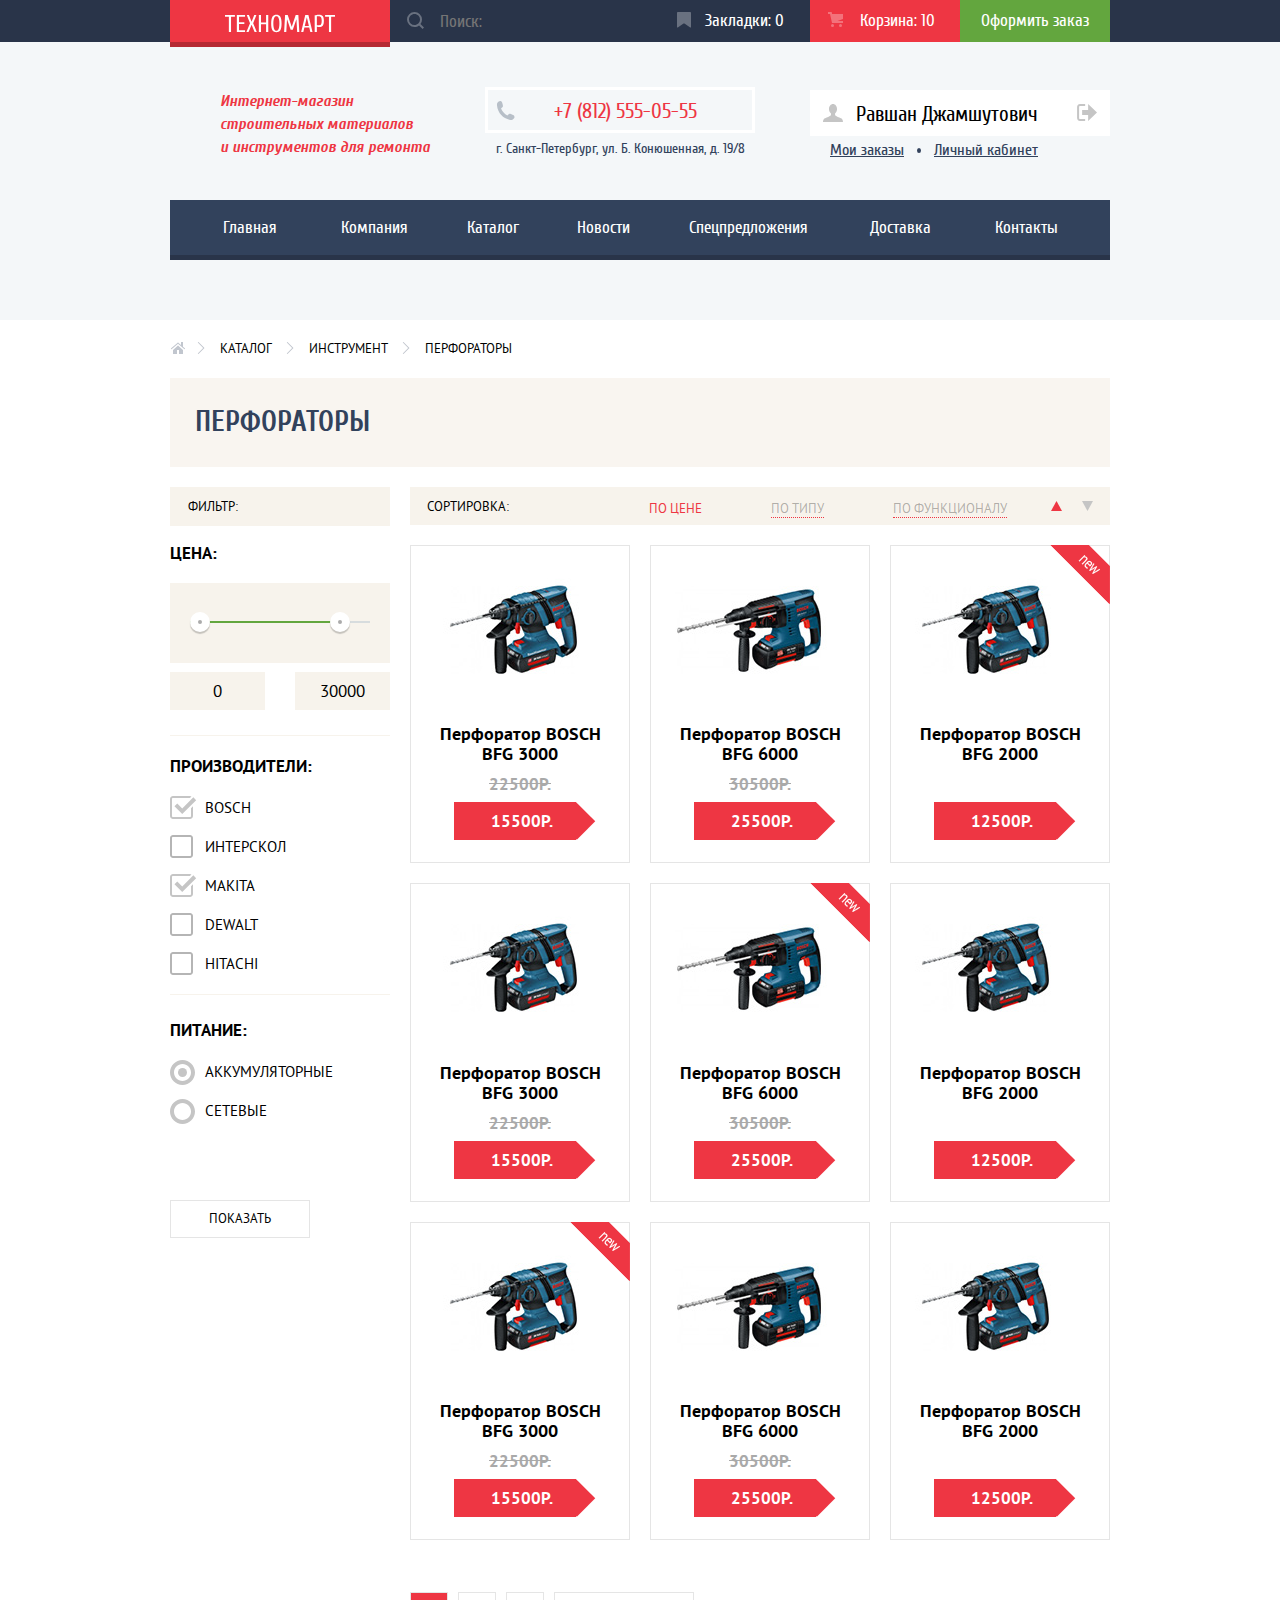
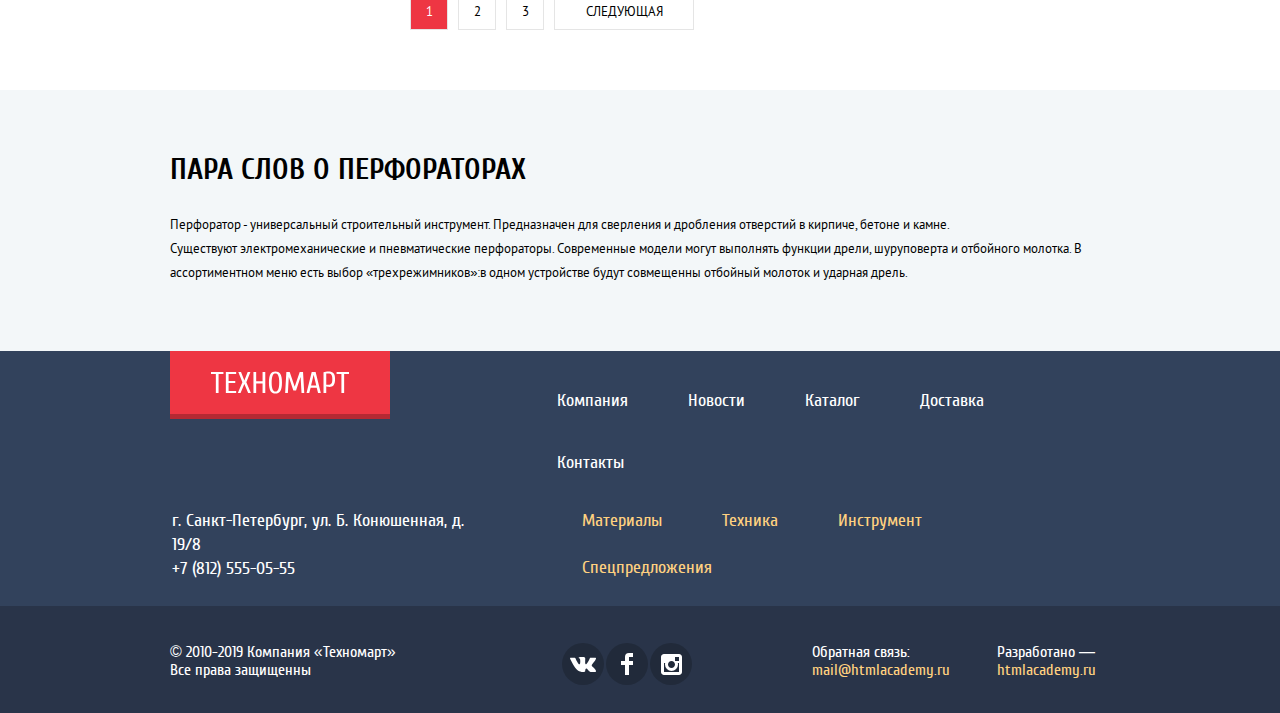
==== commit 0a0fc484: "Защита проекта, финальная попытка" ====
--- a/catalog.html
+++ b/catalog.html
@@ -15,8 +15,11 @@
               <img src="img/logo-technomart.svg" alt="Логотип Техномарта" class="logo header-logo" width="111" height="38">
             </a>
             <form action="https://echo.htmlacademy.ru" method="get" class="search-block">
+              <label for="header-search" class="visually-hidden">Поиск по сайту</label>
               <input type="search" name="search" class="search" placeholder="Поиск:">
-              <svg class="search-icon" xmlns="http://www.w3.org/2000/svg" width="17" height="17" viewBox="0 0 17 17"><path d="M17 15.586l-3.542-3.542A7.465 7.465 0 0 0 15 7.5 7.5 7.5 0 1 0 7.5 15c1.71 0 3.282-.579 4.544-1.542L15.586 17 17 15.586zM2 7.5C2 4.467 4.467 2 7.5 2 10.532 2 13 4.467 13 7.5c0 3.032-2.468 5.5-5.5 5.5A5.506 5.506 0 0 1 2 7.5z"/></svg>
+              <label for="header-search" class="search-icon-label">
+                <svg class="search-icon" xmlns="http://www.w3.org/2000/svg" width="17" height="17" viewBox="0 0 17 17"><path d="M17 15.586l-3.542-3.542A7.465 7.465 0 0 0 15 7.5 7.5 7.5 0 1 0 7.5 15c1.71 0 3.282-.579 4.544-1.542L15.586 17 17 15.586zM2 7.5C2 4.467 4.467 2 7.5 2 10.532 2 13 4.467 13 7.5c0 3.032-2.468 5.5-5.5 5.5A5.506 5.506 0 0 1 2 7.5z"/></svg>
+              </label>
             </form>
             <div class="bookmarks-block">
               <a href="#" class="bookmarks">Закладки: 0</a>
@@ -255,8 +258,6 @@
                     <span class="old-price old-price-hidden">22500Р.</span>
                     <span class="current-price">12500Р.</span>
                   </li>
-                </ul>
-                <ul class="popular-item-list">
                   <li class="popular-item">
                     <img src="img/perforator-3000.jpg" alt="Перфоратор BOSCH BFG 3000" class="popular-item-photo" width="218" height="170">
                     <div class="popular-item-hover">
@@ -296,8 +297,6 @@
                     <span class="old-price old-price-hidden">22500Р.</span>
                     <span class="current-price">12500Р.</span>
                   </li>
-                </ul>
-                <ul class="popular-item-list">
                   <li class="popular-item new">
                     <img src="img/perforator-3000.jpg" alt="Перфоратор BOSCH BFG 3000" class="popular-item-photo" width="218" height="170">
                     <div class="popular-item-hover">
@@ -339,8 +338,8 @@
                   </li>
                 </ul>
             </div>
-            <div class="paginator">
-              <ul class="paginator-pages">
+            <div class="pagination">
+              <ul class="pagination-pages">
                 <li class="visually-hidden"><a href="#" class="previous-page">Предыдущая</a></li>
                 <li><a href="#" class="current-page">1</a></li>
                 <li><a href="#">2</a></li>
--- a/css/min-style.css
+++ b/css/min-style.css
@@ -1 +1 @@
-@font-face{font-family:"Cuprum";src:local(Cuprum),url(../fonts/cuprum.woff2) format("woff2"),url(../fonts/cuprum.woff) format("woff");font-weight:400;font-style:normal}@font-face{font-family:"Cuprum";src:local(Cuprum),url(../fonts/cuprumbold.woff2) format("woff2"),url(../fonts/cuprumbold.woff) format("woff");font-weight:700;font-style:normal}@font-face{font-family:"Cuprum";src:local(Cuprum),url(../fonts/cuprumitalic.woff2) format("woff2"),url(../fonts/cuprumitalic.woff) format("woff");font-weight:400;font-style:italic}@font-face{font-family:"Cuprum";src:local(Cuprum),url(../fonts/cuprumbolditalic.woff2) format("woff2"),url(../fonts/cuprumbolditalic.woff) format("woff");font-weight:700;font-style:italic}@font-face{font-family:"PTSans";src:local(PTSans),url(../fonts/ptsans.woff2) format("woff2"),url(../fonts/ptsans.woff) format("woff");font-weight:400;font-style:normal}@font-face{font-family:"PTSans";src:local(PTSans),url(../fonts/ptsansbold.woff2) format("woff2"),url(../fonts/ptsansbold.woff) format("woff");font-weight:700;font-style:normal}html{-webkit-box-sizing:border-box;box-sizing:border-box}*,::before,::after{-webkit-box-sizing:inherit;box-sizing:inherit}body{margin:0;padding:0;font-family:"Cuprum","Arial",sans-serif;font-weight:400}a{text-decoration:none;color:#fff;background-color:#293449}.visually-hidden{position:absolute;clip:rect(0 0 0 0);width:1px;height:1px;margin:-1px}.main-header{display:-webkit-box;display:-ms-flexbox;display:flex;-webkit-box-orient:vertical;-webkit-box-direction:normal;-ms-flex-direction:column;flex-direction:column;min-width:960px}.header-background-1{background-color:#293449}.header-background-2{background-color:#f4f7f9;padding-bottom:60px}.wrapper{margin:0 auto;width:960px;padding:0 10px}.header-first-lvl{background-color:#293449;color:#fff;font-size:17px;line-height:18px;display:-webkit-box;display:-ms-flexbox;display:flex}.logo{background-color:#ee3643}.logo-wrapper{display:block;background-color:transparent;width:220px}.header-logo{position:absolute;-webkit-box-shadow:0 -5px 0 0 rgba(0,0,0,0.24) inset;box-shadow:0 -5px 0 0 rgba(0,0,0,0.24) inset;width:220px;height:47px;padding:12px 55px}.logo:hover{background-color:#ca2c37}.logo:active{background-color:#ba2732}.search{font:inherit;background-color:#293449;border:0;width:270px;height:42px;padding:15px;padding-left:50px}.search-block{position:relative}.search-icon{width:17px;height:17px;fill:#fff;fill-opacity:.3;position:absolute;top:12px;left:17px}.search:hover + .search-icon{fill:#fff;fill-opacity:1}.search:focus + .search-icon{fill-opacity:1;fill:#ee3643}.search:hover{background-color:#212a3a}.search:focus{background-color:#fff;color:#000}.make-an-order{background-color:#63a63e;width:150px;min-height:42px;padding:12px 21px;padding-bottom:9px;margin-left:auto}.make-an-order:hover{background-color:#5fbb2d}.make-an-order:active{background-color:#518534;color:rgba(255,255,255,0.6)}.basket{display:block;width:150px;min-height:42px;padding:12px 24px 9px 50px}.basket-block{position:relative}.basket-icon{width:15px;height:15px;position:absolute;top:12px;left:18px;fill-opacity:.3;fill:#fff}.basket-active{background-color:#ee3643}.bookmarks{display:block;width:150px;min-height:42px;padding:12px 25px 9px 45px}.bookmarks-block{position:relative}.bookmarks-icon{width:14px;height:16px;position:absolute;top:12px;left:17px;fill-opacity:.3;fill:#fff}.bookmarks:hover + .bookmarks-icon,.basket:hover + .basket-icon{fill-opacity:1}.bookmarks:active + .bookmarks-icon,.basket:active + .basket-icon{fill-opacity:.5}.bookmarks:hover,.basket:hover{background-color:#212a3a}.bookmarks:active,.basket:active{background-color:#161d29;color:rgba(255,255,255,0.6)}.header-second-lvl{padding:0;margin:0;display:-webkit-box;display:-ms-flexbox;display:flex;-webkit-box-pack:justify;-ms-flex-pack:justify;justify-content:space-between;-webkit-box-align:center;-ms-flex-align:center;align-items:center;padding:45px 0;padding-bottom:39px}.header-second-lvl h1{margin:0;padding:0;color:#ee3643;font-size:16px;line-height:23px;font-style:italic;width:260px;min-height:60px;padding-left:50px}.header-contacts{margin:0;padding:0;width:270px}.header-telephone{display:block;margin:0;padding:0;color:#ee3643;font-size:21px;line-height:21px;background-color:transparent;border:3px solid #fff;width:270px;min-height:45px;padding-top:11px;padding-bottom:8px;padding-left:66px;padding-right:53px;position:relative}.header-telephone::before{content:"";position:absolute;background-image:url(../img/icon-phone.svg);background-repeat:no-repeat;width:19px;height:19px;top:11px;left:8px}.header-address{margin:0;padding:0;color:#32425c;font-size:14px;line-height:24px;font-style:normal;margin-top:4px;text-align:center}.user-buttons{margin:0;padding:0;list-style:none;font-size:21px;line-height:21px;width:280px;display:-webkit-box;display:-ms-flexbox;display:flex;-ms-flex-item-align:start;align-self:flex-start;position:relative}.user-buttons a{background:transparent;color:#000;background-color:#fff;min-height:45px}.to-log-in{display:block;margin:0;padding:0;margin-right:10px;padding-right:27px;padding-left:48px;padding-top:13px;padding-bottom:11px}.login-icon{position:absolute;width:20px;height:17px;top:14px;left:14px;fill:#c5c5c5}.to-sign-in{display:block;margin:0;padding:0;padding-left:25px;padding-right:21px;padding-top:13px;padding-bottom:11px}.to-log-in:hover + .login-icon{fill:#000}.to-log-in:active + .login-icon{fill:#c5c5c5}.to-log-in:hover,.to-sign-in:hover{color:#ee3643}.to-log-in:active,.to-sign-in:active{color:rgba(0,0,0,0.3)}.username-block{background-color:#fff;font-size:21px;line-height:21px;display:block;margin:0;width:300px;min-height:45px;display:-webkit-box;display:-ms-flexbox;display:flex;padding:14px 10px 11px 13px}.username-block a{background-color:transparent;color:#000}.profile{display:block;width:20px;height:18px;font-size:0;margin-right:13px}.deauthorization{display:block;width:20px;height:17px;font-size:0;margin-left:38px}.profile-icon,.deauthorization-icon{fill:#c5c5c5}.profile-icon:hover,.deauthorization-icon:hover{fill:#000}.profile-icon:active,.deauthorization-icon:active{fill:#c5c5c5}.username:active{color:rgba(0,0,0,0.3)}.username-block-2{display:block;margin:0;width:300px;padding-left:20px;padding-right:10px;margin-top:5px;display:-webkit-box;display:-ms-flexbox;display:flex}.orders{margin-right:30px;position:relative}.orders::after{content:"";position:absolute;width:4px;height:5px;border-radius:50%;background-color:#32425c;top:40%;left:87px}.orders,.personal-account{text-decoration:underline;color:#32425c;background-color:transparent;font-size:16px;line-height:18px}.orders:hover,.personal-account:hover{color:#ee3643}.orders:active,.personal-account:active{color:rgba(50,66,92,0.3)}.authorized-user{display:none}.catalog-header-second-lvl .user-buttons{display:none}.catalog-header-second-lvl .authorized-user{display:block}.main-navigation{margin:0;padding:0;list-style:none;display:-webkit-box;display:-ms-flexbox;display:flex;-ms-flex-wrap:wrap;flex-wrap:wrap;background-color:#32425c;-webkit-box-shadow:0 -5px 0 0 #293449 inset;box-shadow:0 -5px 0 0 #293449 inset}.main-navigation li{min-height:60px}.main-navigation a{background-color:transparent;display:block;padding:19px 31px;padding-bottom:24px;font-size:17px;line-height:17px}a.main-navigation-item-1{padding-left:53px;padding-right:28px}a.main-navigation-item-2{padding-left:36px;padding-right:30px}a.main-navigation-item-3{padding-left:29px;padding-right:22px}a.main-navigation-item-4{padding-left:36px;padding-right:31px}a.main-navigation-item-5{padding-left:28px;padding-right:20px}a.main-navigation-item-6{padding-left:42px;padding-right:32px}a.main-navigation-item-7{padding-left:32px;padding-right:51px}.main-navigation a:hover{background-color:#1d2739}.main-navigation a:active{background-color:#1d2739;color:rgba(255,255,255,0.5)}.breadcrumbs{color:#000;font-family:"PTSans","Arial",sans-serif;font-size:13px;line-height:18px;list-style:none;margin:0;padding:0;margin-top:20px;margin-bottom:20px;display:-webkit-box;display:-ms-flexbox;display:flex;-ms-flex-wrap:wrap;flex-wrap:wrap}.breadcrumbs a{display:block;background:transparent;text-transform:uppercase;color:#000;margin-right:37px}.breadcrumbs li{position:relative}.breadcrumbs li::after{content:"";position:absolute;right:15px;top:2px;width:8px;height:12px;background:url(../img/icon-right-small.svg) no-repeat}.breadcrumbs li:last-child::after{content:"";display:none}.breadcrumbs li:first-child{font-size:0;background:url(../img/icon-home.svg) no-repeat 0 40%;cursor:pointer;width:50px}.catalog-flex-wrapper{display:-webkit-box;display:-ms-flexbox;display:flex;margin-top:20px}.filters fieldset{border:0;padding:0;margin:0}.filters legend{color:#000;font-weight:700;font-size:17px;line-height:30px;margin-top:20px;margin-bottom:15px;text-transform:uppercase}.filters{font-family:"PTSans","Arial",sans-serif;width:220px;margin-right:20px}.filter-heading h3{margin:0;font-weight:400;text-transform:uppercase;font-size:13px;line-height:18px}.filters .filter-heading{display:block;color:#000;font-size:13px;line-height:18px;background-color:#f7f3ec;width:220px;min-height:38px;margin-bottom:12px;padding:11px 20px 10px 18px}fieldset.price-filter{width:220px;padding-bottom:25px;margin-bottom:15px;border-bottom:1px solid #f7f3ec}.price-filter .range-controls{width:220px;height:80px;background-color:#f7f3ec;padding-right:20px;padding-left:20px;padding-top:38px;margin-bottom:9px;position:relative}.range-controls .scale{width:180px;height:2px;background-color:#d7dcde}.scale .bar{height:2px;width:80%;background-color:#63a63e}.range-toggle{position:absolute;top:29px;width:4px;height:4px;background:#ababab;border:10px solid #fff;border-radius:50%;-webkit-box-shadow:0 2px 1px 0 rgba(0,1,1,0.2);box-shadow:0 2px 1px 0 rgba(0,1,1,0.2);cursor:pointer}.range-toggle-max{left:160px}.price-flex-container{display:-webkit-box;display:-ms-flexbox;display:flex;-ms-flex-wrap:wrap;flex-wrap:wrap;-webkit-box-pack:justify;-ms-flex-pack:justify;justify-content:space-between}.price-filter .min-price,.price-filter .max-price{width:95px;height:38px;padding-bottom:14px}.min-price input,.max-price input{width:100%;height:38px;margin:0;padding:0;border:0;background-color:#f7f3ec;font-size:17px;line-height:18px;font-family:inherit;text-align:center}.company-filter,.charge-filter{color:#000;font-size:15px;line-height:20px}fieldset.company-filter{width:220px;border-bottom:1px solid #f7f3ec;padding-bottom:3px;margin-bottom:20px}.company-filter ul{margin:0;padding:0;list-style:none}.company-filter legend{font-size:17px;line-height:30px;font-weight:700;margin-bottom:15px}.company-checkbox-label{position:relative;display:block;margin-bottom:17px;padding-left:35px;cursor:pointer;font:inherit;text-transform:uppercase;font-size:15px;line-height:20px;font-family:"PTSans" ,"Arial",sans-serif;padding-top:2px}.checkbox-indicator-active{display:none}.company-checkbox-label input[type="checkbox"] + .checkbox-indicator{position:absolute;top:0;left:0;width:27px;height:23px;fill:#b5b5b5;padding-right:4px}.company input[type="checkbox"]:checked + .checkbox-indicator{display:none}.company input[type="checkbox"]:checked + .checkbox-indicator + .checkbox-indicator-active{display:block;position:absolute;top:0;left:0;width:27px;height:23px;fill:#c5c5c5}.company input[type="checkbox"] + .checkbox-indicator:hover{fill:#c5c5c5}.company input[type="checkbox"]:focus + .checkbox-indicator{outline:thin dotted;outline:5px auto -webkit-focus-ring-color}.company input[type="checkbox"]:disabled + .checkbox-indicator{fill:#b5b5b5;fill-opacity:.3}.company input[type="checkbox"] + .checkbox-indicator + .checkbox-indicator-active:hover{fill:#b5b5b5}.company input[type="checkbox"]:focus + .checkbox-indicator + .checkbox-indicator-active{outline:thin dotted;outline:5px auto -webkit-focus-ring-color}.company input[type="checkbox"]:disabled + .checkbox-indicator + .checkbox-indicator-active{fill:#b5b5b5;fill-opacity:.3}.charge-filter legend{font-size:17px;line-height:30px;font-weight:700;margin-bottom:15px}.charge-radio-label{font:inherit;position:relative;display:block;margin-bottom:17px;padding-left:35px;cursor:pointer;text-transform:uppercase;font-size:15px;line-height:20px;font-family:"PTSans" ,"Arial",sans-serif;padding-top:2px}.radio-indicator-active{display:none}.charge-radio-label input[type="radio"] + .radio-indicator{position:absolute;top:0;left:0;width:25px;height:25px;fill:#c5c5c5}.charge input[type="radio"]:checked + .radio-indicator{display:none}.charge input[type="radio"]:checked + .radio-indicator + .radio-indicator-active{display:block;position:absolute;top:0;left:0;width:25px;height:25px;fill:#c5c5c5}.charge input[type="radio"] + .radio-indicator:hover{fill:#b5b5b5}.charge input[type="radio"]:focus + .radio-indicator{outline:thin dotted;outline:5px auto -webkit-focus-ring-color}.charge input[type="radio"]:disabled + .radio-indicator{fill:#b5b5b5;fill-opacity:.3}.charge input[type="radio"] + .radio-indicator + .radio-indicator-active:hover{fill:#b5b5b5}.charge input[type="radio"]:focus + .radio-indicator + .radio-indicator-active{outline:thin dotted;outline:5px auto -webkit-focus-ring-color}.charge input[type="radio"]:disabled + .radio-indicator + .radio-indicator-active{fill:#b5b5b5;fill-opacity:.3}.charge-filter ul{margin:0;padding:0;list-style:none}.filters .show-result{padding:8px;font:inherit;margin-top:62px;background-color:transparent;color:#000;font-size:13px;line-height:18px;min-height:38px;width:140px;text-align:center;vertical-align:middle;border:1px solid #e5e5e5;text-transform:uppercase}.catalog-big-column{width:700px}.assortment{background-color:#f7f3ec;font-family:"PTSans","Arial",sans-serif;display:-webkit-box;display:-ms-flexbox;display:flex;min-height:38px;padding-top:11px;padding-left:17px;padding-right:17px}.assortment h3{margin:0;font-size:13px;line-height:18px;text-transform:uppercase;font-weight:400}.assortment ul{list-style:none;margin:0;padding:0}ul.assortment-list{display:-webkit-box;display:-ms-flexbox;display:flex;-ms-flex-wrap:wrap;flex-wrap:wrap;margin-left:140px;margin-right:40px;width:560px}.assortment-list li{margin-right:69px}.assortment-list li:nth-child(3n){margin-right:0}.assortment-list li:nth-child(n + 4){margin-top:10px}.assortment-list a{background-color:transparent;color:rgba(0,0,0,0.3);font-size:13px;line-height:18px;border-bottom:1px dotted #ee3643;text-transform:uppercase}.assortment-list a.active{color:#ee3643;border:0}.assortment-list a.inactive{color:rgba(0,0,0,0.3);border-bottom:1px dotted #ee3643}.assortment-list a:hover{color:#000;border-bottom:1px solid #ee3643}ul.assortment-buttons{font-size:0;display:-webkit-box;display:-ms-flexbox;display:flex;-webkit-box-pack:justify;-ms-flex-pack:justify;justify-content:space-between;width:65px;padding-top:3px}.arrow-up,.arrow-down{display:none}.assortment-buttons .inactive{display:block;width:11px;height:12px;background-color:transparent;background-position:100% 3px}.inactive .arrow-down{display:block;fill:#c5c5c5}.assortment-buttons .active{display:block;width:11px;height:12px;background-color:transparent;background-position:100% 3px}.active .arrow-up{display:block;fill:#ee3643}.arrow-down:hover,.arrow-up:hover{fill:#000}.about-perforators-background{background-color:#f3f7f9}.about-perforators{background-color:#f3f7f9;color:#000;padding-top:65px;padding-bottom:53px;padding-right:20px}.about-perforators h2{padding:0;margin:0;font-size:30px;line-height:30px;margin-bottom:28px;text-transform:uppercase}.about-perforators p{font-size:13px;line-height:24px;font-family:"PTSans" ,"Arial",sans-serif}.paginator{margin-top:52px;margin-bottom:60px}.paginator-pages{list-style:none;margin:0;padding:0;display:-webkit-box;display:-ms-flexbox;display:flex}.paginator-pages li{font-size:13px;line-height:18px;color:#000;text-transform:uppercase;margin-right:10px}.paginator-pages a{font-family:"PTSans" ,"Arial",sans-serif;color:#000;background-color:transparent;display:block;min-width:38px;height:38px;border:1px solid #e5e5e5;text-align:center;line-height:38px;padding:5px;padding-top:0}.paginator-pages a:hover{border:1px solid #bdc6ca}.paginator-pages a:active{border:1px solid #ee3643}.paginator-pages .current-page{background-color:#ee3643;color:#fff}.paginator-pages .next-page{min-width:140px}.advantages{text-transform:uppercase;color:#fff;font-size:13px;line-height:18px}.advantages-list{margin:0;padding:0}.advantage-item{width:300px;min-height:123px;padding-top:20px;padding-left:23px;padding-bottom:22px;position:relative}.advantages-first-lvl{padding-top:60px;width:940px;display:-webkit-box;display:-ms-flexbox;display:flex;-webkit-box-pack:justify;-ms-flex-pack:justify;justify-content:space-between}.advantages-second-lvl{display:-webkit-box;display:-ms-flexbox;display:flex;-webkit-box-orient:horizontal;-webkit-box-direction:reverse;-ms-flex-direction:row-reverse;flex-direction:row-reverse}.goods{background-color:#ffbf47;background-image:url(../img/icon-1.svg);background-repeat:no-repeat;background-position:213px 31px}.instruments{background-color:#3bbce3;background-image:url(../img/icon-2.svg);background-repeat:no-repeat;background-position:197px 33px}.equipment{background-color:#dc91d8;background-image:url(../img/icon-3.svg);background-repeat:no-repeat;background-position:191px 31px}.discounts{background-color:#8ed78f;background-image:url(../img/icon-4.svg);background-repeat:no-repeat;background-position:196px 26px}.delivery{background-color:#ffc047;background-image:url(../img/icon-5.svg);background-repeat:no-repeat;background-position:191px 32px}.advantage-item h3{margin:0;font-weight:700;text-transform:none;font-size:24px;line-height:30px;margin-bottom:12px}.advantage-item a{display:block;font-size:14px;line-height:18px;color:#fff;background-color:rgba(0,0,0,0.1);width:135px;padding:5px;min-height:38px;padding-bottom:9px;padding-top:12px;text-align:center}.advantage-item a:hover{color:#fff;background-color:rgba(0,0,0,0.2)}.advantage-item a:active{color:#fff;background-color:rgba(0,0,0,0.3)}.first-slider{list-style:none;margin:0;padding:0}.first-slider b{font-size:36px;line-height:36px}.first-slider span{font-size:18px;line-height:24px;text-transform:none}.top-slider{width:620px;position:relative}.top-slider .radio-first,.top-slider .radio-second{position:absolute;z-index:3;bottom:36px;width:10px;height:10px;border:2px solid #fff;border-radius:50%;font-size:0;background-color:#fff}.radio-first{left:295px}.radio-second{left:315px}.slide-item{display:none}#slide-back:checked ~ .first-slider #slide1,#slide-next:checked ~ .first-slider #slide2{display:block}#slide-next:checked ~ label.radio-second,#slide-back:checked ~ label.radio-first{z-index:15;background-color:red}.slide-item{position:relative;height:266px}.slide-item b,.slide-item span{position:absolute;left:24px}.slide-item b{top:23px}.slide-item span{top:61px}.slide-item a{position:absolute;bottom:22px;left:25px;display:block;width:195px;min-height:38px;padding:46px;padding-bottom:9px;padding-top:12px}label[for="slide-next"].button-second{width:22px;height:40px;font-size:0;background-image:url(../img/icon-right.svg);background-repeat:no-repeat;position:absolute;top:114px;right:20px;z-index:5;cursor:pointer}label[for="slide-back"].button-first{font-size:0;width:22px;height:40px;background-image:url(../img/icon-left.svg);background-repeat:no-repeat;position:absolute;top:114px;left:25px;z-index:5;cursor:pointer}.advantages-second-lvl{margin-top:20px}.flex-wrapper{margin-left:20px;display:-webkit-box;display:-ms-flexbox;display:flex;-webkit-box-orient:vertical;-webkit-box-direction:normal;-ms-flex-direction:column;flex-direction:column}.flex-wrapper .discounts{margin-bottom:20px}.popular-items{margin-top:53px}.gray-block{background-color:#f9f5f0;min-height:89px;display:-webkit-box;display:-ms-flexbox;display:flex;-webkit-box-align:center;-ms-flex-align:center;align-items:center;-webkit-box-pack:justify;-ms-flex-pack:justify;justify-content:space-between;-ms-flex-wrap:wrap;flex-wrap:wrap;padding:25px 24px 25px 25px}.gray-block a{width:253px;min-height:38px;text-align:center;display:block;padding:11px 7px 9px}.gray-block h2{padding:0;margin:0;font-size:29px;line-height:29px;color:#32425c;text-transform:uppercase;min-width:600px}.h2-wrapper h2:not(:first-child){margin-top:5px}.link-wrapper a:not(:first-child){margin-top:10px}.goods-wrapper{display:-webkit-box;display:-ms-flexbox;display:flex;-ms-flex-wrap:wrap;flex-wrap:wrap}.popular-item-list{list-style:none;padding:0;margin:0;display:-webkit-box;display:-ms-flexbox;display:flex;-ms-flex-wrap:wrap;flex-wrap:wrap}.popular-item{font-family:"PTSans" ,"Arial",sans-serif;width:220px;min-height:316px;border:1px solid #e5e5e5;margin-right:20px;margin-top:20px;text-align:center;position:relative}.popular-item:nth-child(4n){margin-right:0}.goods-wrapper .popular-item:nth-child(4n){margin-right:20px}.goods-wrapper .popular-item:nth-child(3n){margin-right:0}.popular-item img{min-height:170px;width:218px}.old-price-hidden{visibility:hidden}.popular-item h3{width:175px;min-height:33px;margin:0 auto;margin-top:5px}.popular-item-name a{background-color:transparent;color:#000}.popular-item .current-price{display:block;width:122px;min-height:38px;padding:10px 0;padding-left:13px;text-align:center;position:relative;margin-left:43px;margin-right:41px;margin-bottom:22px}.popular-item .current-price::after{content:"";width:27px;height:26px;background-color:#ee3643;-webkit-transform:rotate(45deg);-ms-transform:rotate(45deg);transform:rotate(45deg);position:absolute;top:6px;left:109px}.popular-item-hover{display:none;padding-top:44px;padding-left:41px;padding-right:42px}.to-buy,.add-to-bookmarks{display:none}.to-buy-block{position:relative}.to-buy-block .basket-icon{width:15px;height:15px;position:absolute;top:11px;left:12px;fill-opacity:.3;fill:#fff}.to-buy{width:135px;min-height:38px;background-color:#63a63e;color:#fff;-webkit-box-shadow:inset 0 -3px 0 0 #367315;box-shadow:inset 0 -3px 0 0 #367315;text-transform:uppercase;font-size:14px;line-height:18px;font-family:"Cuprum","Arial",sans-serif;margin-bottom:7px;padding:11px 45px 9px 49px}.to-buy:hover{background-color:#5fbb2d}.to-buy:active{background-color:#518534}.to-buy:hover + .basket-icon,.to-buy:active + .basket-icon{fill-opacity:1}.popular-item:hover{-webkit-box-shadow:0 10px 25px 0 rgba(41,52,73,0.5);box-shadow:0 10px 25px 0 rgba(41,52,73,0.5)}.popular-item:hover img{display:none}.popular-item:hover .popular-item-hover{display:block;width:218px;height:173px}.popular-item:hover .to-buy,.popular-item:hover .add-to-bookmarks{display:block}.add-to-bookmarks{width:135px;height:38px;background-color:#fff;color:#32425c;text-transform:uppercase;border:3px solid #63a63e;font-size:14px;line-height:18px;font-family:"Cuprum","Arial",sans-serif;padding-top:9px;padding-left:33px;padding-right:28px}.add-to-bookmarks:hover{border:3px solid #32425c}.add-to-bookmarks:active{border:3px solid #32425c;opacity:.3;color:rgba(50,66,92,0.3)}.popular-item h3{color:#000;font-size:18px;line-height:20px}.old-price{font-size:17px;line-height:18px;color:#a9a9a9;text-decoration:line-through;font-weight:700;margin-bottom:9px;margin-top:11px;display:block}.current-price{background-color:#ee3643;font-size:17px;line-height:18px;color:#fff;font-weight:700}.popular-manufactures > div{background-color:#f9f5f0;font-size:30px;line-height:30px;color:#32425c;text-transform:uppercase}.popular-manufactures-list{list-style:none;padding:0;margin:0;padding-top:20px;display:-webkit-box;display:-ms-flexbox;display:flex;-ms-flex-wrap:wrap;flex-wrap:wrap}.popular-manufactures{padding-top:21px}.popular-manufactures-item{width:220px;min-height:143px;border:1px solid #eaeaea;margin-right:20px;margin-bottom:20px}.popular-manufactures-item a{background:transparent;display:block;width:220px;height:145px}.popular-manufactures-item-1 a{padding:53px 47px 55px}.popular-manufactures-item-2 a{padding:50px 48px 55px}.popular-manufactures-item-3 a{padding:48px 37px 53px}.popular-manufactures-item-4 a{padding:21px 10px 36px}.popular-manufactures-item-5 a{padding:58px 23px 56px 28px}.popular-manufactures-item-6 a{padding:35px 48px 37px}.popular-manufactures-item-7 a{padding:23px 34px 26px}.popular-manufactures-item-8 a{padding:34px 6px 42px 10px}.popular-manufactures-item:nth-child(4n){margin-right:0}.popular-manufactures-item a:hover{-webkit-box-shadow:0 10px 25px 0 rgba(41,52,73,0.5);box-shadow:0 10px 25px 0 rgba(41,52,73,0.5)}.popular-manufactures-item a:active{-webkit-box-shadow:0 4px 10px 0 rgba(41,52,73,0.5);box-shadow:0 4px 10px 0 rgba(41,52,73,0.5)}.services-background{background-color:#f4f7f9}.services{background-color:#f4f7f9;margin-top:65px}.top-block{width:400px;min-height:100px;padding-top:63px;margin-bottom:68px}.top-block h2{margin:0;padding:0;font-size:30px;line-height:30px;text-align:left;color:#000;text-transform:uppercase;font-size:30px;line-height:30px}.top-block p{margin:0;padding:0;margin-top:25px;font-family:"PTSans" ,"Arial",sans-serif;font-size:13px;line-height:24px;text-align:left;color:#000}.second-slider-buttons{list-style:none;padding:0;padding-bottom:15px;margin:0;min-height:180px;width:240px}.second-slider-button label{display:block;width:240px;min-height:61px;background-color:#32425c;color:#fff;font-weight:700;font-size:21px;line-height:30px;cursor:pointer;-webkit-box-shadow:0 1px 0 0 #293449,inset 0 1px 0 0 #405069;box-shadow:0 1px 0 0 #293449,inset 0 1px 0 0 #405069;padding:15px 10px 16px 23px}.second-slider-button label:hover{background-color:#293449}.second-slider{list-style:none;padding:0;margin:0;width:620px;min-height:282px;margin-left:80px}.second-slider p{display:block;margin:0;margin-top:25px;font-family:"PTSans" ,"Arial",sans-serif;font-size:13px;line-height:24px}.second-slider b{color:#32425c;font-weight:400;font-size:36px;line-height:36px;text-transform:uppercase}.second-slider-container{display:-webkit-box;display:-ms-flexbox;display:flex}.second-slider-slide{display:none;width:620px;min-height:282px;padding-bottom:15px}#second-slider-slide-1 p{width:275px}#second-slider-slide-2 p{width:379px}#second-slider-slide-3 p{width:279px}#second-slider-slide-3 .button{display:block;margin-top:30px;text-align:center;width:195px;height:38px;padding:11px 15px 14px}#second-slider-slide-1{background:url(../img/delivery-background.png) no-repeat 151px 21px}#second-slider-slide-2{background:url(../img/garancy-background.png) no-repeat 239px 0}#second-slider-slide-3{background:url(../img/credit-background.png) no-repeat 165px 0}#delivery-slide:checked ~ .second-slider #second-slider-slide-1,#garancy-slide:checked ~ .second-slider #second-slider-slide-2,#credit-slide:checked ~ .second-slider #second-slider-slide-3{display:block}#delivery-slide:checked ~ .second-slider-buttons label[for="delivery-slide"],#garancy-slide:checked ~ .second-slider-buttons label[for="garancy-slide"],#credit-slide:checked ~ .second-slider-buttons label[for="credit-slide"]{background-color:#fff;color:#32425c;-webkit-box-shadow:0 1px 0 0 #ffffff,inset 0 1px 0 0 #fff;box-shadow:0 1px 0 0 #ffffff,inset 0 1px 0 0 #fff}.about-us{width:960px;padding:0 10px;padding-bottom:82px;margin:0 auto;padding-top:80px;display:-webkit-box;display:-ms-flexbox;display:flex}.about-us h2{padding:0;margin:0;color:#000;font-size:30px;line-height:30px;font-weight:400;text-transform:uppercase}.about-us p{padding:0;margin:0;font-family:"PTSans","Arial",sans-serif}.about-us a{display:block}.our-benefits{color:#000;font-size:13px;line-height:24px;width:525px;min-height:375px}.our-benefits a{width:220px;text-align:center;padding:11px 10px 9px}p.first-paragraph{margin-top:27px;margin-bottom:23px}p.second-paragraph{width:400px}.transport-companies{list-style-type:none;margin:0;padding:0;color:#000;font-size:18px;line-height:20px;padding-left:35px;margin-top:20px;margin-bottom:37px}.transport-companies li{position:relative;margin-top:20px}.transport-companies li::before{content:"";width:25px;height:2px;background-color:#ee3643;position:absolute;top:50%;left:-35px}.contacts{width:300px;min-height:375px;margin-left:120px}.contacts p{margin-top:27px;width:180px}.contacts a:not(.map-link){text-align:center;padding:11px 10px 9px 15px}a.map-link{height:158px;background-color:transparent;margin-top:30px;margin-bottom:40px}.contacts h2{text-transform:uppercase;color:#000;font-size:30px;line-height:30px}.contacts p{font-family:"PTSans","Arial",sans-serif;color:#000;font-size:13px;line-height:24px}.main-footer{background-color:#32425c;display:-webkit-box;display:-ms-flexbox;display:flex;-webkit-box-orient:vertical;-webkit-box-direction:normal;-ms-flex-direction:column;flex-direction:column;min-width:960px}.catalog-footer{margin-top:0}.main-footer ul{list-style:none}.main-footer a{background-color:transparent}.footer-background-1{background-color:#32425c}.footer-background-2{background-color:#293449}.footer-first-lvl{display:-webkit-box;display:-ms-flexbox;display:flex;min-height:100px;-webkit-box-pack:justify;-ms-flex-pack:justify;justify-content:space-between}.footer-first-lvl > a{height:68px;width:220px}.footer-first-lvl .footer-logo{padding:20px 41px;padding-bottom:25px;position:absolute;-webkit-box-shadow:0 -5px 0 0 rgba(0,0,0,0.24) inset;box-shadow:0 -5px 0 0 rgba(0,0,0,0.24) inset;width:220px;height:68px}.footer-first-lvl .site-navigation{display:-webkit-box;display:-ms-flexbox;display:flex;-ms-flex-wrap:wrap;flex-wrap:wrap;width:600px;margin:0;padding:0;padding-bottom:38px;padding-left:47px}.site-navigation li{color:#f3f7f9;font-size:18px;line-height:24px;margin-right:60px;padding-top:38px}.site-navigation a{background-color:transparent}.site-navigation li:last-child{margin-right:0}.site-navigation a:hover,.footer-catalog-navigation a:hover{text-decoration:underline}.site-navigation a:active{color:rgba(241,245,247,0.5);text-decoration:none}.footer-catalog-navigation a:active{color:rgba(255,209,128,0.5);text-decoration:none}.footer-catalog-navigation a{color:#ffd180}.footer-second-lvl{display:-webkit-box;display:-ms-flexbox;display:flex;-webkit-box-pack:justify;-ms-flex-pack:justify;justify-content:space-between;min-height:93px;font-size:18px;line-height:24px}.footer-contacts{width:325px;padding-left:2px;margin-top:-4px}.footer-address{font-style:normal}.footer-catalog-navigation{width:600px;padding:0;padding-left:72px;margin:0;display:-webkit-box;display:-ms-flexbox;display:flex;-ms-flex-wrap:wrap;flex-wrap:wrap;-webkit-box-align:start;-ms-flex-align:start;align-items:flex-start}.footer-catalog-navigation li{margin-right:60px;margin-top:-4px}.footer-catalog-navigation li:nth-child(4){margin-right:0}.footer-catalog-navigation li:nth-child(n + 5){padding-top:38px}.footer-address{color:#fff;font-size:18px;line-height:24px}.catalog-navigation{color:#ffd180;font-size:18px;line-height:24px}.footer-third-lvl{display:-webkit-box;display:-ms-flexbox;display:flex;padding-top:37px;padding-bottom:28px}.all-rights{color:#fff;font-size:16px;line-height:18px;padding:0;margin:0;width:230px}.social-btns-list{list-style:none;margin:0;padding:0;width:130px;display:-webkit-box;display:-ms-flexbox;display:flex;-ms-flex-wrap:wrap;flex-wrap:wrap;margin-left:162px;margin-right:120px}.social-btns-list li{width:42px;height:42px;margin-right:2px}.social-btns-list li:nth-child(3n){margin-right:0}.social-btns-list li:nth-child(n + 4){margin-top:3px}a.social-btn{display:block;background-color:#212a3a;width:42px;height:42px;border-radius:50%}.social-btn-vk{background:url(../img/icon-vk.svg) no-repeat;background-position:50% 50%}.social-btn-fb{background:url(../img/icon-fb.svg) no-repeat;background-position:50% 50%}.social-btn-inst{background:url(../img/icon-insta.svg) no-repeat;background-position:50% 50%}.social-btn:hover,.social-btn:active{background-color:#ee3643}.developer-block{display:-webkit-box;display:-ms-flexbox;display:flex;-webkit-box-pack:justify;-ms-flex-pack:justify;justify-content:space-between;width:285px}p.feedback{margin:0;width:135px;min-height:35px}p.site-developer{margin:0;width:100px;min-height:35px}.feedback,.site-developer{font-size:16px;line-height:18px;color:#fff}.feedback a,.site-developer a{color:#ffd180}.feedback a:hover,.site-developer a:hover{text-decoration:underline}.feedback a:active,.site-developer a:active{color:#ee3643}.button{background-color:#ee3643;font-size:14px;line-height:18px;color:#fff;text-transform:uppercase;border-radius:3px}.button:hover{background-color:#ca2c37}.button:active{background-color:#ba2732}.modal-feedback,.modal-map,.modal-added-in-basket{display:none}.modal-feedback{position:fixed;top:50%;left:50%;margin-left:-310px;margin-top:-210px;width:620px;min-height:423px;border-top:7px solid #ee3643;background-color:#fff;z-index:100;-webkit-box-shadow:0 20px 40px 0 rgba(0,0,0,0.75);box-shadow:0 20px 40px 0 rgba(0,0,0,0.75)}.modal-feedback .input-container{margin:0;min-height:321px;border:0;display:-webkit-box;display:-ms-flexbox;display:flex;-ms-flex-wrap:wrap;flex-wrap:wrap;text-align:left;padding:47px 80px 37px}.modal-feedback input{width:100%;font-family:"PTSans","Arial",sans-serif;font-size:13px;line-height:18px;color:#a9a9a9;outline:none}.login-container,.e-mail-container{width:220px}.modal-feedback label{color:#000;font-size:18px;line-height:18px}.login-container input,.e-mail-container input{height:38px;padding:0;border:2px solid #dee3e4;padding-left:16px;padding-top:14px;padding-bottom:14px;margin-top:13px}.e-mail-container{margin-left:20px}.letter-container{width:460px;margin-top:22px}.letter-container textarea{width:100%;padding:0;padding-top:13px;padding-left:16px;min-height:114px;margin-top:13px;border:2px solid #dee3e4;outline:none}.modal-submit-container{background-color:#f4f4f4;padding:37px 80px}.modal-submit-container button{padding:0;border:0;padding-top:13px;padding-bottom:11px;width:100%;min-height:38px}.modal-feedback input:hover{border:2px solid #b5b5b5}.modal-feedback input:focus,.modal-feedback textarea:focus{border:2px solid #ee3643}.modal-close{position:absolute;top:8px;right:7px;width:21px;height:21px;font-size:0;background-color:transparent;border:0;cursor:pointer;outline:0}.modal-close::after{content:"";width:25px;height:4px;-webkit-transform:rotate(45deg);-ms-transform:rotate(45deg);transform:rotate(45deg);background-color:#ee3643;position:absolute;top:8px;left:-4px;border-radius:2px}.modal-close::before{content:"";width:25px;height:4px;-webkit-transform:rotate(-45deg);-ms-transform:rotate(-45deg);transform:rotate(-45deg);background-color:#ee3643;position:absolute;top:8px;left:-4px;border-radius:2px}.modal-map{position:fixed;width:940px;height:446px;top:50%;left:50%;margin-left:-470px;margin-top:-223px}.modal-added-in-basket{position:fixed;top:50%;left:50%;margin-top:-141px;margin-left:-310px;width:620px;min-height:282px;border-top:7px solid #ee3643;background-color:#fff;z-index:90;-webkit-box-shadow:0 20px 40px 0 rgba(41,52,73,0.75);box-shadow:0 20px 40px 0 rgba(41,52,73,0.75)}.modal-added-in-basket .next-actions{width:100%;min-height:112px;display:-webkit-box;display:-ms-flexbox;display:flex;background-color:#f1f1f1;-webkit-box-align:center;-ms-flex-align:center;align-items:center;padding-left:80px;padding-right:80px}.next-actions a{display:block;min-height:38px;width:220px;text-transform:uppercase;font-size:14px;line-height:18px;padding-top:12px;padding-bottom:12px;text-align:center}.next-actions .continue-shopping{margin-left:20px;background-color:#fff;color:#000;border-radius:2px}.modal-added-in-basket p{margin:0;color:#000;font-size:30px;line-height:30px;display:block;min-height:170px;padding:68px 125px 68px 179px}.modal-added-in-basket p::before{content:"";position:absolute;top:48px;left:81px;width:66px;height:66px;background:url(../img/green-check-mark.svg) no-repeat}.new::after{content:"";position:absolute;top:-1px;right:-1px;width:60px;height:60px;text-indent:-1000px;overflow:hidden;z-index:20;background:url(../img/new-flag.png) no-repeat 0 0}@-webkit-keyframes bounce{0%{-webkit-transform:translateY(-2000px);transform:translateY(-2000px)}70%{-webkit-transform:translateY(50px);transform:translateY(50px)}90%{-webkit-transform:translateY(-20px);transform:translateY(-20px)}100%{-webkit-transform:translateY(0);transform:translateY(0)}}@keyframes bounce{0%{-webkit-transform:translateY(-2000px);transform:translateY(-2000px)}70%{-webkit-transform:translateY(50px);transform:translateY(50px)}90%{-webkit-transform:translateY(-20px);transform:translateY(-20px)}100%{-webkit-transform:translateY(0);transform:translateY(0)}}.modal-show{display:block;-webkit-animation-name:bounce;animation-name:bounce;-webkit-animation-duration:.6s;animation-duration:.6s}@-webkit-keyframes shake{0%,100%{-webkit-transform:translateX(0px);transform:translateX(0px)}10%,30%,50%,70%,90%{-webkit-transform:translateX(10px);transform:translateX(10px)}20%,40%,60%,80%{-webkit-transform:translateX(-10px);transform:translateX(-10px)}}@keyframes shake{0%,100%{-webkit-transform:translateX(0px);transform:translateX(0px)}10%,30%,50%,70%,90%{-webkit-transform:translateX(10px);transform:translateX(10px)}20%,40%,60%,80%{-webkit-transform:translateX(-10px);transform:translateX(-10px)}}.modal-error{-webkit-animation-name:shake;animation-name:shake;-webkit-animation-duration:.6s;animation-duration:.6s}+@font-face{font-family:"Cuprum";src:local(Cuprum),url(../fonts/cuprum.woff2) format("woff2"),url(../fonts/cuprum.woff) format("woff");font-weight:400;font-style:normal}@font-face{font-family:"Cuprum";src:local(Cuprum),url(../fonts/cuprumbold.woff2) format("woff2"),url(../fonts/cuprumbold.woff) format("woff");font-weight:700;font-style:normal}@font-face{font-family:"Cuprum";src:local(Cuprum),url(../fonts/cuprumitalic.woff2) format("woff2"),url(../fonts/cuprumitalic.woff) format("woff");font-weight:400;font-style:italic}@font-face{font-family:"Cuprum";src:local(Cuprum),url(../fonts/cuprumbolditalic.woff2) format("woff2"),url(../fonts/cuprumbolditalic.woff) format("woff");font-weight:700;font-style:italic}@font-face{font-family:"PTSans";src:local(PTSans),url(../fonts/ptsans.woff2) format("woff2"),url(../fonts/ptsans.woff) format("woff");font-weight:400;font-style:normal}@font-face{font-family:"PTSans";src:local(PTSans),url(../fonts/ptsansbold.woff2) format("woff2"),url(../fonts/ptsansbold.woff) format("woff");font-weight:700;font-style:normal}html{-webkit-box-sizing:border-box;box-sizing:border-box}*,::before,::after{-webkit-box-sizing:inherit;box-sizing:inherit}body{margin:0;padding:0;font-family:"Cuprum","Arial",sans-serif;font-weight:400}a{text-decoration:none;color:#fff;background-color:#293449}.visually-hidden{position:absolute;clip:rect(0 0 0 0);width:1px;height:1px;margin:-1px}.main-header{display:-webkit-box;display:-ms-flexbox;display:flex;-webkit-box-orient:vertical;-webkit-box-direction:normal;-ms-flex-direction:column;flex-direction:column;min-width:960px}.header-background-1{background-color:#293449}.header-background-2{background-color:#f4f7f9;padding-bottom:60px}.wrapper{margin:0 auto;width:960px;padding:0 10px}.header-first-lvl{background-color:#293449;color:#fff;font-size:17px;line-height:18px;display:-webkit-box;display:-ms-flexbox;display:flex}.logo{background-color:#ee3643}.logo-wrapper{display:block;background-color:transparent;width:220px}.header-logo{position:absolute;-webkit-box-shadow:0 -5px 0 0 rgba(0,0,0,0.24) inset;box-shadow:0 -5px 0 0 rgba(0,0,0,0.24) inset;width:220px;height:47px;padding:12px 55px}.logo:hover{background-color:#ca2c37}.logo:active{background-color:#ba2732}.search{font:inherit;background-color:#293449;border:0;width:270px;height:42px;padding:15px;padding-left:50px}.search-block{position:relative}.search-icon{width:17px;height:17px;fill:#fff;fill-opacity:.3;position:absolute;top:12px;left:17px}.search:hover + .search-icon-label .search-icon{fill:#fff;fill-opacity:1}.search:focus + .search-icon-label .search-icon{fill-opacity:1;fill:#ee3643}.search:hover{background-color:#212a3a}.search:focus{background-color:#fff;color:#000}.make-an-order{background-color:#63a63e;width:150px;min-height:42px;padding:12px 21px;padding-bottom:9px;margin-left:auto}.make-an-order:hover{background-color:#5fbb2d}.make-an-order:active{background-color:#518534;color:rgba(255,255,255,0.6)}.basket{display:block;width:150px;min-height:42px;padding:12px 24px 9px 50px}.basket-block{position:relative}.basket-icon{width:15px;height:15px;position:absolute;top:12px;left:18px;fill-opacity:.3;fill:#fff}.basket-active{background-color:#ee3643}.bookmarks{display:block;width:150px;min-height:42px;padding:12px 25px 9px 45px}.bookmarks-block{position:relative}.bookmarks-icon{width:14px;height:16px;position:absolute;top:12px;left:17px;fill-opacity:.3;fill:#fff}.bookmarks:hover + .bookmarks-icon,.basket:hover + .basket-icon{fill-opacity:1}.bookmarks:active + .bookmarks-icon,.basket:active + .basket-icon{fill-opacity:.5}.bookmarks:hover,.basket:hover{background-color:#212a3a}.bookmarks:active,.basket:active{background-color:#161d29;color:rgba(255,255,255,0.6)}.header-second-lvl{padding:0;margin:0;display:-webkit-box;display:-ms-flexbox;display:flex;-webkit-box-pack:justify;-ms-flex-pack:justify;justify-content:space-between;-webkit-box-align:center;-ms-flex-align:center;align-items:center;padding:45px 0;padding-bottom:39px}.header-second-lvl h1{margin:0;padding:0;color:#ee3643;font-size:16px;line-height:23px;font-style:italic;width:260px;min-height:60px;padding-left:50px}.header-contacts{margin:0;padding:0;width:270px}.header-telephone{display:block;margin:0;padding:0;color:#ee3643;font-size:21px;line-height:21px;background-color:transparent;border:3px solid #fff;width:270px;min-height:45px;padding-top:11px;padding-bottom:8px;padding-left:66px;padding-right:53px;position:relative}.header-telephone::before{content:"";position:absolute;background-image:url(../img/icon-phone.svg);background-repeat:no-repeat;width:19px;height:19px;top:11px;left:8px}.header-address{margin:0;padding:0;color:#32425c;font-size:14px;line-height:24px;font-style:normal;margin-top:4px;text-align:center}.user-buttons{margin:0;padding:0;list-style:none;font-size:21px;line-height:21px;width:280px;display:-webkit-box;display:-ms-flexbox;display:flex;-ms-flex-item-align:start;align-self:flex-start;position:relative}.user-buttons a{background:transparent;color:#000;background-color:#fff;min-height:45px}.to-log-in{display:block;margin:0;padding:0;margin-right:10px;padding-right:27px;padding-left:48px;padding-top:13px;padding-bottom:11px}.login-icon{position:absolute;width:20px;height:17px;top:14px;left:14px;fill:#c5c5c5}.to-sign-in{display:block;margin:0;padding:0;padding-left:25px;padding-right:21px;padding-top:13px;padding-bottom:11px}.to-log-in:hover + .login-icon{fill:#000}.to-log-in:active + .login-icon{fill:#c5c5c5}.to-log-in:hover,.to-sign-in:hover{color:#ee3643}.to-log-in:active,.to-sign-in:active{color:rgba(0,0,0,0.3)}.username-block{background-color:#fff;font-size:21px;line-height:21px;display:block;margin:0;width:300px;min-height:45px;display:-webkit-box;display:-ms-flexbox;display:flex;padding:14px 10px 11px 13px}.username-block a{background-color:transparent;color:#000}.profile{display:block;width:20px;height:18px;font-size:0;margin-right:13px}.deauthorization{display:block;width:20px;height:17px;font-size:0;margin-left:38px}.profile-icon,.deauthorization-icon{fill:#c5c5c5}.profile-icon:hover,.deauthorization-icon:hover{fill:#000}.profile-icon:active,.deauthorization-icon:active{fill:#c5c5c5}.username:active{color:rgba(0,0,0,0.3)}.username-block-2{display:block;margin:0;width:300px;padding-left:20px;padding-right:10px;margin-top:5px;display:-webkit-box;display:-ms-flexbox;display:flex}.orders{margin-right:30px;position:relative}.orders::after{content:"";position:absolute;width:4px;height:5px;border-radius:50%;background-color:#32425c;top:40%;left:87px}.orders,.personal-account{text-decoration:underline;color:#32425c;background-color:transparent;font-size:16px;line-height:18px}.orders:hover,.personal-account:hover{color:#ee3643}.orders:active,.personal-account:active{color:rgba(50,66,92,0.3)}.authorized-user{display:none}.catalog-header-second-lvl .user-buttons{display:none}.catalog-header-second-lvl .authorized-user{display:block}.main-navigation{margin:0;padding:0;list-style:none;display:-webkit-box;display:-ms-flexbox;display:flex;-ms-flex-wrap:wrap;flex-wrap:wrap;background-color:#32425c;-webkit-box-shadow:0 -5px 0 0 #293449 inset;box-shadow:0 -5px 0 0 #293449 inset}.main-navigation li{min-height:60px}.main-navigation a{background-color:transparent;display:block;padding:19px 31px;padding-bottom:24px;font-size:17px;line-height:17px}a.main-navigation-item-1{padding-left:53px;padding-right:28px}a.main-navigation-item-2{padding-left:36px;padding-right:30px}a.main-navigation-item-3{padding-left:29px;padding-right:22px}a.main-navigation-item-4{padding-left:36px;padding-right:31px}a.main-navigation-item-5{padding-left:28px;padding-right:20px}a.main-navigation-item-6{padding-left:42px;padding-right:32px}a.main-navigation-item-7{padding-left:32px;padding-right:51px}.main-navigation a:hover{background-color:#1d2739}.main-navigation a:active{background-color:#1d2739;color:rgba(255,255,255,0.5)}.breadcrumbs{color:#000;font-family:"PTSans","Arial",sans-serif;font-size:13px;line-height:18px;list-style:none;margin:0;padding:0;margin-top:20px;margin-bottom:20px;display:-webkit-box;display:-ms-flexbox;display:flex;-ms-flex-wrap:wrap;flex-wrap:wrap}.breadcrumbs a{display:block;background:transparent;text-transform:uppercase;color:#000;margin-right:37px}.breadcrumbs li{position:relative}.breadcrumbs li::after{content:"";position:absolute;right:15px;top:2px;width:8px;height:12px;background:url(../img/icon-right-small.svg) no-repeat}.breadcrumbs li:last-child::after{content:"";display:none}.breadcrumbs li:first-child{font-size:0;background:url(../img/icon-home.svg) no-repeat 0 40%;cursor:pointer;width:50px}.catalog-flex-wrapper{display:-webkit-box;display:-ms-flexbox;display:flex;margin-top:20px}.filters fieldset{border:0;padding:0;margin:0}.filters legend{color:#000;font-weight:700;font-size:17px;line-height:30px;margin-top:20px;margin-bottom:15px;text-transform:uppercase}.filters{font-family:"PTSans","Arial",sans-serif;width:220px;margin-right:20px}.filter-heading h3{margin:0;font-weight:400;text-transform:uppercase;font-size:13px;line-height:18px}.filters .filter-heading{display:block;color:#000;font-size:13px;line-height:18px;background-color:#f7f3ec;width:220px;min-height:38px;margin-bottom:12px;padding:11px 20px 10px 18px}fieldset.price-filter{width:220px;padding-bottom:25px;margin-bottom:15px;border-bottom:1px solid #f7f3ec}.price-filter .range-controls{width:220px;height:80px;background-color:#f7f3ec;padding-right:20px;padding-left:20px;padding-top:38px;margin-bottom:9px;position:relative}.range-controls .scale{width:180px;height:2px;background-color:#d7dcde}.scale .bar{height:2px;width:80%;background-color:#63a63e}.range-toggle{position:absolute;top:29px;width:20px;height:20px;background:#ababab;border:8px solid #fff;border-radius:50%;-webkit-box-shadow:0 2px 1px 0 rgba(0,1,1,0.2);box-shadow:0 2px 1px 0 rgba(0,1,1,0.2);cursor:pointer}.range-toggle-max{left:160px}.price-flex-container{display:-webkit-box;display:-ms-flexbox;display:flex;-ms-flex-wrap:wrap;flex-wrap:wrap;-webkit-box-pack:justify;-ms-flex-pack:justify;justify-content:space-between}.price-filter .min-price,.price-filter .max-price{width:95px;height:38px;padding-bottom:14px}.min-price input,.max-price input{width:100%;height:38px;margin:0;padding:0;border:0;background-color:#f7f3ec;font-size:17px;line-height:18px;font-family:inherit;text-align:center}.company-filter,.charge-filter{color:#000;font-size:15px;line-height:20px}fieldset.company-filter{width:220px;border-bottom:1px solid #f7f3ec;padding-bottom:3px;margin-bottom:20px}.company-filter ul{margin:0;padding:0;list-style:none}.company-filter legend{font-size:17px;line-height:30px;font-weight:700;margin-bottom:15px}.company-checkbox-label{position:relative;display:block;margin-bottom:17px;padding-left:35px;cursor:pointer;font:inherit;text-transform:uppercase;font-size:15px;line-height:20px;font-family:"PTSans" ,"Arial",sans-serif;padding-top:2px}.checkbox-indicator-active{display:none}.company-checkbox-label input[type="checkbox"] + .checkbox-indicator{position:absolute;top:0;left:0;width:27px;height:23px;fill:#b5b5b5;padding-right:4px}.company input[type="checkbox"]:checked + .checkbox-indicator{display:none}.company input[type="checkbox"]:checked + .checkbox-indicator + .checkbox-indicator-active{display:block;position:absolute;top:0;left:0;width:27px;height:23px;fill:#c5c5c5}.company input[type="checkbox"] + .checkbox-indicator:hover{fill:#c5c5c5}.company input[type="checkbox"]:focus + .checkbox-indicator{outline:thin dotted;outline:5px auto -webkit-focus-ring-color}.company input[type="checkbox"]:disabled + .checkbox-indicator{fill:#b5b5b5;fill-opacity:.3}.company input[type="checkbox"] + .checkbox-indicator + .checkbox-indicator-active:hover{fill:#b5b5b5}.company input[type="checkbox"]:focus + .checkbox-indicator + .checkbox-indicator-active{outline:thin dotted;outline:5px auto -webkit-focus-ring-color}.company input[type="checkbox"]:disabled + .checkbox-indicator + .checkbox-indicator-active{fill:#b5b5b5;fill-opacity:.3}.charge-filter legend{font-size:17px;line-height:30px;font-weight:700;margin-bottom:15px}.charge-radio-label{font:inherit;position:relative;display:block;margin-bottom:17px;padding-left:35px;cursor:pointer;text-transform:uppercase;font-size:15px;line-height:20px;font-family:"PTSans" ,"Arial",sans-serif;padding-top:2px}.radio-indicator-active{display:none}.charge-radio-label input[type="radio"] + .radio-indicator{position:absolute;top:0;left:0;width:25px;height:25px;fill:#c5c5c5}.charge input[type="radio"]:checked + .radio-indicator{display:none}.charge input[type="radio"]:checked + .radio-indicator + .radio-indicator-active{display:block;position:absolute;top:0;left:0;width:25px;height:25px;fill:#c5c5c5}.charge input[type="radio"] + .radio-indicator:hover{fill:#b5b5b5}.charge input[type="radio"]:focus + .radio-indicator{outline:thin dotted;outline:5px auto -webkit-focus-ring-color}.charge input[type="radio"]:disabled + .radio-indicator{fill:#b5b5b5;fill-opacity:.3}.charge input[type="radio"] + .radio-indicator + .radio-indicator-active:hover{fill:#b5b5b5}.charge input[type="radio"]:focus + .radio-indicator + .radio-indicator-active{outline:thin dotted;outline:5px auto -webkit-focus-ring-color}.charge input[type="radio"]:disabled + .radio-indicator + .radio-indicator-active{fill:#b5b5b5;fill-opacity:.3}.charge-filter ul{margin:0;padding:0;list-style:none}.filters .show-result{padding:8px;font:inherit;margin-top:62px;background-color:transparent;color:#000;font-size:13px;line-height:18px;min-height:38px;width:140px;text-align:center;vertical-align:middle;border:1px solid #e5e5e5;text-transform:uppercase}.catalog-big-column{width:700px}.assortment{background-color:#f7f3ec;font-family:"PTSans","Arial",sans-serif;display:-webkit-box;display:-ms-flexbox;display:flex;min-height:38px;padding-top:11px;padding-left:17px;padding-right:17px}.assortment h3{margin:0;font-size:13px;line-height:18px;text-transform:uppercase;font-weight:400}.assortment ul{list-style:none;margin:0;padding:0}ul.assortment-list{display:-webkit-box;display:-ms-flexbox;display:flex;-ms-flex-wrap:wrap;flex-wrap:wrap;margin-left:140px;margin-right:40px;width:560px}.assortment-list li{margin-right:69px}.assortment-list li:nth-child(3n){margin-right:0}.assortment-list li:nth-child(n + 4){margin-top:10px}.assortment-list a{background-color:transparent;color:rgba(0,0,0,0.3);font-size:13px;line-height:18px;border-bottom:1px dotted #ee3643;text-transform:uppercase}.assortment-list a.active{color:#ee3643;border:0}.assortment-list a.inactive{color:rgba(0,0,0,0.3);border-bottom:1px dotted #ee3643}.assortment-list a:hover{color:#000;border-bottom:1px solid #ee3643}ul.assortment-buttons{font-size:0;display:-webkit-box;display:-ms-flexbox;display:flex;-webkit-box-pack:justify;-ms-flex-pack:justify;justify-content:space-between;width:65px;padding-top:3px}.arrow-up,.arrow-down{display:none}.assortment-buttons .inactive{display:block;width:11px;height:12px;background-color:transparent;background-position:100% 3px}.inactive .arrow-down{display:block;fill:#c5c5c5}.assortment-buttons .active{display:block;width:11px;height:12px;background-color:transparent;background-position:100% 3px}.active .arrow-up{display:block;fill:#ee3643}.arrow-down:hover,.arrow-up:hover{fill:#000}.about-perforators-background{background-color:#f3f7f9}.about-perforators{background-color:#f3f7f9;color:#000;padding-top:65px;padding-bottom:53px;padding-right:20px}.about-perforators h2{padding:0;margin:0;font-size:30px;line-height:30px;margin-bottom:28px;text-transform:uppercase}.about-perforators p{font-size:13px;line-height:24px;font-family:"PTSans" ,"Arial",sans-serif}.pagination{margin-top:52px;margin-bottom:60px}.pagination-pages{list-style:none;margin:0;padding:0;display:-webkit-box;display:-ms-flexbox;display:flex}.pagination-pages li{font-size:13px;line-height:18px;color:#000;text-transform:uppercase;margin-right:10px}.pagination-pages a{font-family:"PTSans" ,"Arial",sans-serif;color:#000;background-color:transparent;display:block;min-width:38px;height:38px;border:1px solid #e5e5e5;text-align:center;line-height:38px;padding:5px;padding-top:0}.pagination-pages a:hover{border:1px solid #bdc6ca}.pagination-pages a:active{border:1px solid #ee3643}.pagination-pages .current-page{background-color:#ee3643;color:#fff}.pagination-pages .next-page{min-width:140px}.advantages{text-transform:uppercase;color:#fff;font-size:13px;line-height:18px}.advantages-list{margin:0;padding:0}.advantage-item{width:300px;min-height:123px;padding-top:20px;padding-left:23px;padding-bottom:22px;position:relative}.advantages-first-lvl{padding-top:60px;width:940px;display:-webkit-box;display:-ms-flexbox;display:flex;-webkit-box-pack:justify;-ms-flex-pack:justify;justify-content:space-between}.advantages-second-lvl{display:-webkit-box;display:-ms-flexbox;display:flex;-webkit-box-orient:horizontal;-webkit-box-direction:reverse;-ms-flex-direction:row-reverse;flex-direction:row-reverse}.goods{background-color:#ffbf47;background-image:url(../img/icon-1.svg);background-repeat:no-repeat;background-position:213px 31px}.instruments{background-color:#3bbce3;background-image:url(../img/icon-2.svg);background-repeat:no-repeat;background-position:197px 33px}.equipment{background-color:#dc91d8;background-image:url(../img/icon-3.svg);background-repeat:no-repeat;background-position:191px 31px}.discounts{background-color:#8ed78f;background-image:url(../img/icon-4.svg);background-repeat:no-repeat;background-position:196px 26px}.delivery{background-color:#ffc047;background-image:url(../img/icon-5.svg);background-repeat:no-repeat;background-position:191px 32px}.advantage-item h3{margin:0;font-weight:700;text-transform:none;font-size:24px;line-height:30px;margin-bottom:12px}.advantage-item a{display:block;font-size:14px;line-height:18px;color:#fff;background-color:rgba(0,0,0,0.1);width:135px;padding:5px;min-height:38px;padding-bottom:9px;padding-top:12px;text-align:center}.advantage-item a:hover{color:#fff;background-color:rgba(0,0,0,0.2)}.advantage-item a:active{color:#fff;background-color:rgba(0,0,0,0.3)}.first-slider{list-style:none;margin:0;padding:0}.first-slider b{font-size:36px;line-height:36px}.first-slider span{font-size:18px;line-height:24px;text-transform:none}.top-slider{width:620px;position:relative}.top-slider .radio-first,.top-slider .radio-second{position:absolute;z-index:3;bottom:36px;width:10px;height:10px;border:2px solid #fff;border-radius:50%;font-size:0;background-color:#fff}.radio-first{left:295px}.radio-second{left:315px}.slide-item{display:none}#slide-back:checked ~ .first-slider #slide1,#slide-next:checked ~ .first-slider #slide2{display:block}#slide-next:checked ~ label.radio-second,#slide-back:checked ~ label.radio-first{z-index:15;background-color:red}.slide-item{position:relative;height:266px}.slide-item b,.slide-item span{position:absolute;left:24px}.slide-item b{top:23px}.slide-item span{top:61px}.slide-item a{position:absolute;bottom:22px;left:25px;display:block;width:195px;min-height:38px;padding:46px;padding-bottom:9px;padding-top:12px}label[for="slide-next"].button-second{width:22px;height:40px;font-size:0;background-image:url(../img/icon-right.svg);background-repeat:no-repeat;position:absolute;top:114px;right:20px;z-index:5;cursor:pointer}label[for="slide-back"].button-first{font-size:0;width:22px;height:40px;background-image:url(../img/icon-left.svg);background-repeat:no-repeat;position:absolute;top:114px;left:25px;z-index:5;cursor:pointer}.advantages-second-lvl{margin-top:20px}.flex-wrapper{margin-left:20px;display:-webkit-box;display:-ms-flexbox;display:flex;-webkit-box-orient:vertical;-webkit-box-direction:normal;-ms-flex-direction:column;flex-direction:column}.flex-wrapper .discounts{margin-bottom:20px}.popular-items{margin-top:53px}.gray-block{background-color:#f9f5f0;min-height:89px;display:-webkit-box;display:-ms-flexbox;display:flex;-webkit-box-align:center;-ms-flex-align:center;align-items:center;-webkit-box-pack:justify;-ms-flex-pack:justify;justify-content:space-between;-ms-flex-wrap:wrap;flex-wrap:wrap;padding:25px 24px 25px 25px}.gray-block a{width:253px;min-height:38px;text-align:center;display:block;padding:11px 7px 9px}.gray-block h2{padding:0;margin:0;font-size:29px;line-height:29px;color:#32425c;text-transform:uppercase;width:600px}.h2-wrapper h2:not(:first-child){margin-top:5px}.link-wrapper a:not(:first-child){margin-top:10px}.goods-wrapper{display:-webkit-box;display:-ms-flexbox;display:flex;-ms-flex-wrap:wrap;flex-wrap:wrap}.popular-item-list{list-style:none;padding:0;margin:0;display:-webkit-box;display:-ms-flexbox;display:flex;-ms-flex-wrap:wrap;flex-wrap:wrap}.popular-item{font-family:"PTSans" ,"Arial",sans-serif;width:220px;min-height:316px;border:1px solid #e5e5e5;margin-right:20px;margin-top:20px;text-align:center;position:relative}.popular-item:nth-child(4n){margin-right:0}.goods-wrapper .popular-item:nth-child(4n){margin-right:20px}.goods-wrapper .popular-item:nth-child(3n){margin-right:0}.popular-item img{min-height:170px;width:218px}.old-price-hidden{visibility:hidden}.popular-item h3{width:175px;min-height:33px;margin:0 auto;margin-top:5px}.popular-item-name a{background-color:transparent;color:#000}.popular-item .current-price{display:block;width:122px;min-height:38px;padding:10px 0;padding-left:13px;text-align:center;position:relative;margin-left:43px;margin-right:41px;margin-bottom:22px}.popular-item .current-price::after{content:"";width:27px;height:26px;background-color:#ee3643;-webkit-transform:rotate(45deg);-ms-transform:rotate(45deg);transform:rotate(45deg);position:absolute;top:6px;left:109px}.popular-item-hover{display:none;padding-top:44px;padding-left:41px;padding-right:42px}.to-buy,.add-to-bookmarks{display:none}.to-buy-block{position:relative}.to-buy-block .basket-icon{width:15px;height:15px;position:absolute;top:11px;left:12px;fill-opacity:.3;fill:#fff}.to-buy{width:135px;min-height:38px;background-color:#63a63e;color:#fff;-webkit-box-shadow:inset 0 -3px 0 0 #367315;box-shadow:inset 0 -3px 0 0 #367315;text-transform:uppercase;font-size:14px;line-height:18px;font-family:"Cuprum","Arial",sans-serif;margin-bottom:7px;padding:11px 45px 9px 49px}.to-buy:hover{background-color:#5fbb2d}.to-buy:active{background-color:#518534}.to-buy:hover + .basket-icon,.to-buy:active + .basket-icon{fill-opacity:1}.popular-item:hover{-webkit-box-shadow:0 10px 25px 0 rgba(41,52,73,0.5);box-shadow:0 10px 25px 0 rgba(41,52,73,0.5)}.popular-item:hover img{display:none}.popular-item:hover .popular-item-hover{display:block;width:218px;height:173px}.popular-item:hover .to-buy,.popular-item:hover .add-to-bookmarks{display:block}.add-to-bookmarks{width:135px;height:38px;background-color:#fff;color:#32425c;text-transform:uppercase;border:3px solid #63a63e;font-size:14px;line-height:18px;font-family:"Cuprum","Arial",sans-serif;padding-top:9px;padding-left:33px;padding-right:28px}.add-to-bookmarks:hover{border:3px solid #32425c}.add-to-bookmarks:active{border:3px solid #32425c;opacity:.3;color:rgba(50,66,92,0.3)}.popular-item h3{color:#000;font-size:18px;line-height:20px}.old-price{font-size:17px;line-height:18px;color:#a9a9a9;text-decoration:line-through;font-weight:700;margin-bottom:9px;margin-top:11px;display:block}.current-price{background-color:#ee3643;font-size:17px;line-height:18px;color:#fff;font-weight:700}.popular-manufactures > div{background-color:#f9f5f0;font-size:30px;line-height:30px;color:#32425c;text-transform:uppercase}.popular-manufactures-list{list-style:none;padding:0;margin:0;padding-top:20px;display:-webkit-box;display:-ms-flexbox;display:flex;-ms-flex-wrap:wrap;flex-wrap:wrap}.popular-manufactures{padding-top:21px}.popular-manufactures-item{width:220px;min-height:143px;border:1px solid #eaeaea;margin-right:20px;margin-bottom:20px}.popular-manufactures-item a{background:transparent;display:block;width:220px;height:145px}.popular-manufactures-item-1 a{padding:53px 47px 55px}.popular-manufactures-item-2 a{padding:50px 48px 55px}.popular-manufactures-item-3 a{padding:48px 37px 53px}.popular-manufactures-item-4 a{padding:21px 10px 36px}.popular-manufactures-item-5 a{padding:58px 23px 56px 28px}.popular-manufactures-item-6 a{padding:35px 48px 37px}.popular-manufactures-item-7 a{padding:23px 34px 26px}.popular-manufactures-item-8 a{padding:34px 6px 42px 10px}.popular-manufactures-item:nth-child(4n){margin-right:0}.popular-manufactures-item a:hover{-webkit-box-shadow:0 10px 25px 0 rgba(41,52,73,0.5);box-shadow:0 10px 25px 0 rgba(41,52,73,0.5)}.popular-manufactures-item a:active{-webkit-box-shadow:0 4px 10px 0 rgba(41,52,73,0.5);box-shadow:0 4px 10px 0 rgba(41,52,73,0.5)}.services-background{background-color:#f4f7f9}.services{background-color:#f4f7f9;margin-top:65px}.top-block{width:400px;min-height:100px;padding-top:63px;margin-bottom:68px}.top-block h2{margin:0;padding:0;font-size:30px;line-height:30px;text-align:left;color:#000;text-transform:uppercase;font-size:30px;line-height:30px}.top-block p{margin:0;padding:0;margin-top:25px;font-family:"PTSans" ,"Arial",sans-serif;font-size:13px;line-height:24px;text-align:left;color:#000}.second-slider-buttons{list-style:none;padding:0;padding-bottom:15px;margin:0;min-height:180px;width:240px}.second-slider-button label{display:block;width:240px;min-height:61px;background-color:#32425c;color:#fff;font-weight:700;font-size:21px;line-height:30px;cursor:pointer;-webkit-box-shadow:0 1px 0 0 #293449,inset 0 1px 0 0 #405069;box-shadow:0 1px 0 0 #293449,inset 0 1px 0 0 #405069;padding:15px 10px 16px 23px}.second-slider-button label:hover{background-color:#293449}.second-slider{list-style:none;padding:0;margin:0;width:620px;min-height:282px;margin-left:80px}.second-slider p{display:block;margin:0;margin-top:25px;font-family:"PTSans" ,"Arial",sans-serif;font-size:13px;line-height:24px}.second-slider b{color:#32425c;font-weight:400;font-size:36px;line-height:36px;text-transform:uppercase}.second-slider-container{display:-webkit-box;display:-ms-flexbox;display:flex}.second-slider-slide{display:none;width:620px;min-height:282px;padding-bottom:15px}#second-slider-slide-1 p{width:275px}#second-slider-slide-2 p{width:379px}#second-slider-slide-3 p{width:279px}#second-slider-slide-3 .button{display:block;margin-top:30px;text-align:center;width:195px;height:38px;padding:11px 15px 14px}#second-slider-slide-1{background:url(../img/delivery-background.png) no-repeat 151px 21px}#second-slider-slide-2{background:url(../img/garancy-background.png) no-repeat 239px 0}#second-slider-slide-3{background:url(../img/credit-background.png) no-repeat 165px 0}#delivery-slide:checked ~ .second-slider #second-slider-slide-1,#garancy-slide:checked ~ .second-slider #second-slider-slide-2,#credit-slide:checked ~ .second-slider #second-slider-slide-3{display:block}#delivery-slide:checked ~ .second-slider-buttons label[for="delivery-slide"],#garancy-slide:checked ~ .second-slider-buttons label[for="garancy-slide"],#credit-slide:checked ~ .second-slider-buttons label[for="credit-slide"]{background-color:#fff;color:#32425c;-webkit-box-shadow:0 1px 0 0 #ffffff,inset 0 1px 0 0 #fff;box-shadow:0 1px 0 0 #ffffff,inset 0 1px 0 0 #fff}.about-us{width:960px;padding:0 10px;padding-bottom:82px;margin:0 auto;padding-top:80px;display:-webkit-box;display:-ms-flexbox;display:flex}.about-us h2{padding:0;margin:0;color:#000;font-size:30px;line-height:30px;font-weight:400;text-transform:uppercase}.about-us p{padding:0;margin:0;font-family:"PTSans","Arial",sans-serif}.about-us a{display:block}.our-benefits{color:#000;font-size:13px;line-height:24px;width:525px;min-height:375px}.our-benefits a{width:220px;text-align:center;padding:11px 10px 9px}p.first-paragraph{margin-top:27px;margin-bottom:23px}p.second-paragraph{width:400px}.transport-companies{list-style-type:none;margin:0;padding:0;color:#000;font-size:18px;line-height:20px;padding-left:35px;margin-top:20px;margin-bottom:37px}.transport-companies li{position:relative;margin-top:20px}.transport-companies li::before{content:"";width:25px;height:2px;background-color:#ee3643;position:absolute;top:50%;left:-35px}.contacts{width:300px;min-height:375px;margin-left:120px}.contacts p{margin-top:27px;width:180px}.contacts a:not(.map-link){text-align:center;padding:11px 10px 9px 15px}a.map-link{height:158px;background-color:transparent;margin-top:30px;margin-bottom:40px}.contacts h2{text-transform:uppercase;color:#000;font-size:30px;line-height:30px}.contacts p{font-family:"PTSans","Arial",sans-serif;color:#000;font-size:13px;line-height:24px}.main-footer{background-color:#32425c;display:-webkit-box;display:-ms-flexbox;display:flex;-webkit-box-orient:vertical;-webkit-box-direction:normal;-ms-flex-direction:column;flex-direction:column;min-width:960px}.catalog-footer{margin-top:0}.main-footer ul{list-style:none}.main-footer a{background-color:transparent}.footer-background-1{background-color:#32425c}.footer-background-2{background-color:#293449}.footer-first-lvl{display:-webkit-box;display:-ms-flexbox;display:flex;min-height:100px;-webkit-box-pack:justify;-ms-flex-pack:justify;justify-content:space-between}.footer-first-lvl > a{height:68px;width:220px}.footer-first-lvl .footer-logo{padding:20px 41px;padding-bottom:25px;position:absolute;-webkit-box-shadow:0 -5px 0 0 rgba(0,0,0,0.24) inset;box-shadow:0 -5px 0 0 rgba(0,0,0,0.24) inset;width:220px;height:68px}.footer-first-lvl .site-navigation{display:-webkit-box;display:-ms-flexbox;display:flex;-ms-flex-wrap:wrap;flex-wrap:wrap;width:600px;margin:0;padding:0;padding-bottom:38px;padding-left:47px}.site-navigation li{color:#f3f7f9;font-size:18px;line-height:24px;margin-right:60px;padding-top:38px}.site-navigation a{background-color:transparent}.site-navigation li:last-child{margin-right:0}.site-navigation a:hover,.footer-catalog-navigation a:hover{text-decoration:underline}.site-navigation a:active{color:rgba(241,245,247,0.5);text-decoration:none}.footer-catalog-navigation a:active{color:rgba(255,209,128,0.5);text-decoration:none}.footer-catalog-navigation a{color:#ffd180}.footer-second-lvl{display:-webkit-box;display:-ms-flexbox;display:flex;-webkit-box-pack:justify;-ms-flex-pack:justify;justify-content:space-between;min-height:93px;font-size:18px;line-height:24px}.footer-contacts{width:325px;padding-left:2px;margin-top:-4px}.footer-address{font-style:normal}.footer-catalog-navigation{width:600px;padding:0;padding-left:72px;margin:0;display:-webkit-box;display:-ms-flexbox;display:flex;-ms-flex-wrap:wrap;flex-wrap:wrap;-webkit-box-align:start;-ms-flex-align:start;align-items:flex-start}.footer-catalog-navigation li{margin-right:60px;margin-top:-4px}.footer-catalog-navigation li:nth-child(4){margin-right:0}.footer-catalog-navigation li:nth-child(n + 5){padding-top:38px}.footer-address{color:#fff;font-size:18px;line-height:24px}.catalog-navigation{color:#ffd180;font-size:18px;line-height:24px}.footer-third-lvl{display:-webkit-box;display:-ms-flexbox;display:flex;padding-top:37px;padding-bottom:28px}.all-rights{color:#fff;font-size:16px;line-height:18px;padding:0;margin:0;width:230px}.social-btns-list{list-style:none;margin:0;padding:0;width:130px;display:-webkit-box;display:-ms-flexbox;display:flex;-ms-flex-wrap:wrap;flex-wrap:wrap;margin-left:162px;margin-right:120px}.social-btns-list li{width:42px;height:42px;margin-right:2px}.social-btns-list li:nth-child(3n){margin-right:0}.social-btns-list li:nth-child(n + 4){margin-top:3px}a.social-btn{display:block;background-color:#212a3a;width:42px;height:42px;border-radius:50%}.social-btn-vk{background:url(../img/icon-vk.svg) no-repeat;background-position:50% 50%}.social-btn-fb{background:url(../img/icon-fb.svg) no-repeat;background-position:50% 50%}.social-btn-inst{background:url(../img/icon-insta.svg) no-repeat;background-position:50% 50%}.social-btn:hover,.social-btn:active{background-color:#ee3643}.developer-block{display:-webkit-box;display:-ms-flexbox;display:flex;-webkit-box-pack:justify;-ms-flex-pack:justify;justify-content:space-between;width:285px}p.feedback{margin:0;width:135px;min-height:35px}p.site-developer{margin:0;width:100px;min-height:35px}.feedback,.site-developer{font-size:16px;line-height:18px;color:#fff}.feedback a,.site-developer a{color:#ffd180}.feedback a:hover,.site-developer a:hover{text-decoration:underline}.feedback a:active,.site-developer a:active{color:#ee3643}.button{background-color:#ee3643;font-size:14px;line-height:18px;color:#fff;text-transform:uppercase;border-radius:3px}.button:hover{background-color:#ca2c37}.button:active{background-color:#ba2732}.modal-feedback,.modal-map,.modal-added-in-basket{display:none}.modal-feedback{position:fixed;top:50%;left:50%;margin-left:-310px;margin-top:-210px;width:620px;min-height:423px;border-top:7px solid #ee3643;background-color:#fff;z-index:100;-webkit-box-shadow:0 20px 40px 0 rgba(0,0,0,0.75);box-shadow:0 20px 40px 0 rgba(0,0,0,0.75)}.modal-feedback .input-container{margin:0;min-height:321px;border:0;display:-webkit-box;display:-ms-flexbox;display:flex;-ms-flex-wrap:wrap;flex-wrap:wrap;text-align:left;padding:47px 80px 37px}.modal-feedback input{width:100%;font-family:"PTSans","Arial",sans-serif;font-size:13px;line-height:18px;color:#a9a9a9;outline:none}.login-container,.e-mail-container{width:220px}.modal-feedback label{color:#000;font-size:18px;line-height:18px}.login-container input,.e-mail-container input{height:38px;padding:0;border:2px solid #dee3e4;padding-left:16px;padding-top:14px;padding-bottom:14px;margin-top:13px}.e-mail-container{margin-left:20px}.letter-container{width:460px;margin-top:22px}.letter-container textarea{width:100%;padding:0;padding-top:13px;padding-left:16px;min-height:114px;margin-top:13px;border:2px solid #dee3e4;outline:none}.modal-submit-container{background-color:#f4f4f4;padding:37px 80px}.modal-submit-container button{padding:0;border:0;padding-top:13px;padding-bottom:11px;width:100%;min-height:38px}.modal-feedback input:hover{border:2px solid #b5b5b5}.modal-feedback input:focus,.modal-feedback textarea:focus{border:2px solid #ee3643}.modal-close{position:absolute;top:8px;right:7px;width:21px;height:21px;font-size:0;background-color:transparent;border:0;cursor:pointer;outline:0}.modal-close::after{content:"";width:25px;height:4px;-webkit-transform:rotate(45deg);-ms-transform:rotate(45deg);transform:rotate(45deg);background-color:#ee3643;position:absolute;top:8px;left:-4px;border-radius:2px}.modal-close::before{content:"";width:25px;height:4px;-webkit-transform:rotate(-45deg);-ms-transform:rotate(-45deg);transform:rotate(-45deg);background-color:#ee3643;position:absolute;top:8px;left:-4px;border-radius:2px}.modal-map{position:fixed;width:940px;height:446px;top:50%;left:50%;margin-left:-470px;margin-top:-223px}.modal-added-in-basket{position:fixed;top:50%;left:50%;margin-top:-141px;margin-left:-310px;width:620px;min-height:282px;border-top:7px solid #ee3643;background-color:#fff;z-index:90;-webkit-box-shadow:0 20px 40px 0 rgba(41,52,73,0.75);box-shadow:0 20px 40px 0 rgba(41,52,73,0.75)}.modal-added-in-basket .next-actions{width:100%;min-height:112px;display:-webkit-box;display:-ms-flexbox;display:flex;background-color:#f1f1f1;-webkit-box-align:center;-ms-flex-align:center;align-items:center;padding-left:80px;padding-right:80px}.next-actions a{display:block;min-height:38px;width:220px;text-transform:uppercase;font-size:14px;line-height:18px;padding-top:12px;padding-bottom:12px;text-align:center}.next-actions .continue-shopping{margin-left:20px;background-color:#fff;color:#000;border-radius:2px}.modal-added-in-basket p{margin:0;color:#000;font-size:30px;line-height:30px;display:block;min-height:170px;padding:68px 125px 68px 179px}.modal-added-in-basket p::before{content:"";position:absolute;top:48px;left:81px;width:66px;height:66px;background:url(../img/green-check-mark.svg) no-repeat}.new::after{content:"";position:absolute;top:-1px;right:-1px;width:60px;height:60px;text-indent:-1000px;overflow:hidden;z-index:20;background:url(../img/new-flag.png) no-repeat 0 0}@-webkit-keyframes bounce{0%{-webkit-transform:translateY(-2000px);transform:translateY(-2000px)}70%{-webkit-transform:translateY(50px);transform:translateY(50px)}90%{-webkit-transform:translateY(-20px);transform:translateY(-20px)}100%{-webkit-transform:translateY(0);transform:translateY(0)}}@keyframes bounce{0%{-webkit-transform:translateY(-2000px);transform:translateY(-2000px)}70%{-webkit-transform:translateY(50px);transform:translateY(50px)}90%{-webkit-transform:translateY(-20px);transform:translateY(-20px)}100%{-webkit-transform:translateY(0);transform:translateY(0)}}.modal-show{display:block;-webkit-animation-name:bounce;animation-name:bounce;-webkit-animation-duration:.6s;animation-duration:.6s}@-webkit-keyframes shake{0%,100%{-webkit-transform:translateX(0px);transform:translateX(0px)}10%,30%,50%,70%,90%{-webkit-transform:translateX(10px);transform:translateX(10px)}20%,40%,60%,80%{-webkit-transform:translateX(-10px);transform:translateX(-10px)}}@keyframes shake{0%,100%{-webkit-transform:translateX(0px);transform:translateX(0px)}10%,30%,50%,70%,90%{-webkit-transform:translateX(10px);transform:translateX(10px)}20%,40%,60%,80%{-webkit-transform:translateX(-10px);transform:translateX(-10px)}}.modal-error{-webkit-animation-name:shake;animation-name:shake;-webkit-animation-duration:.6s;animation-duration:.6s}